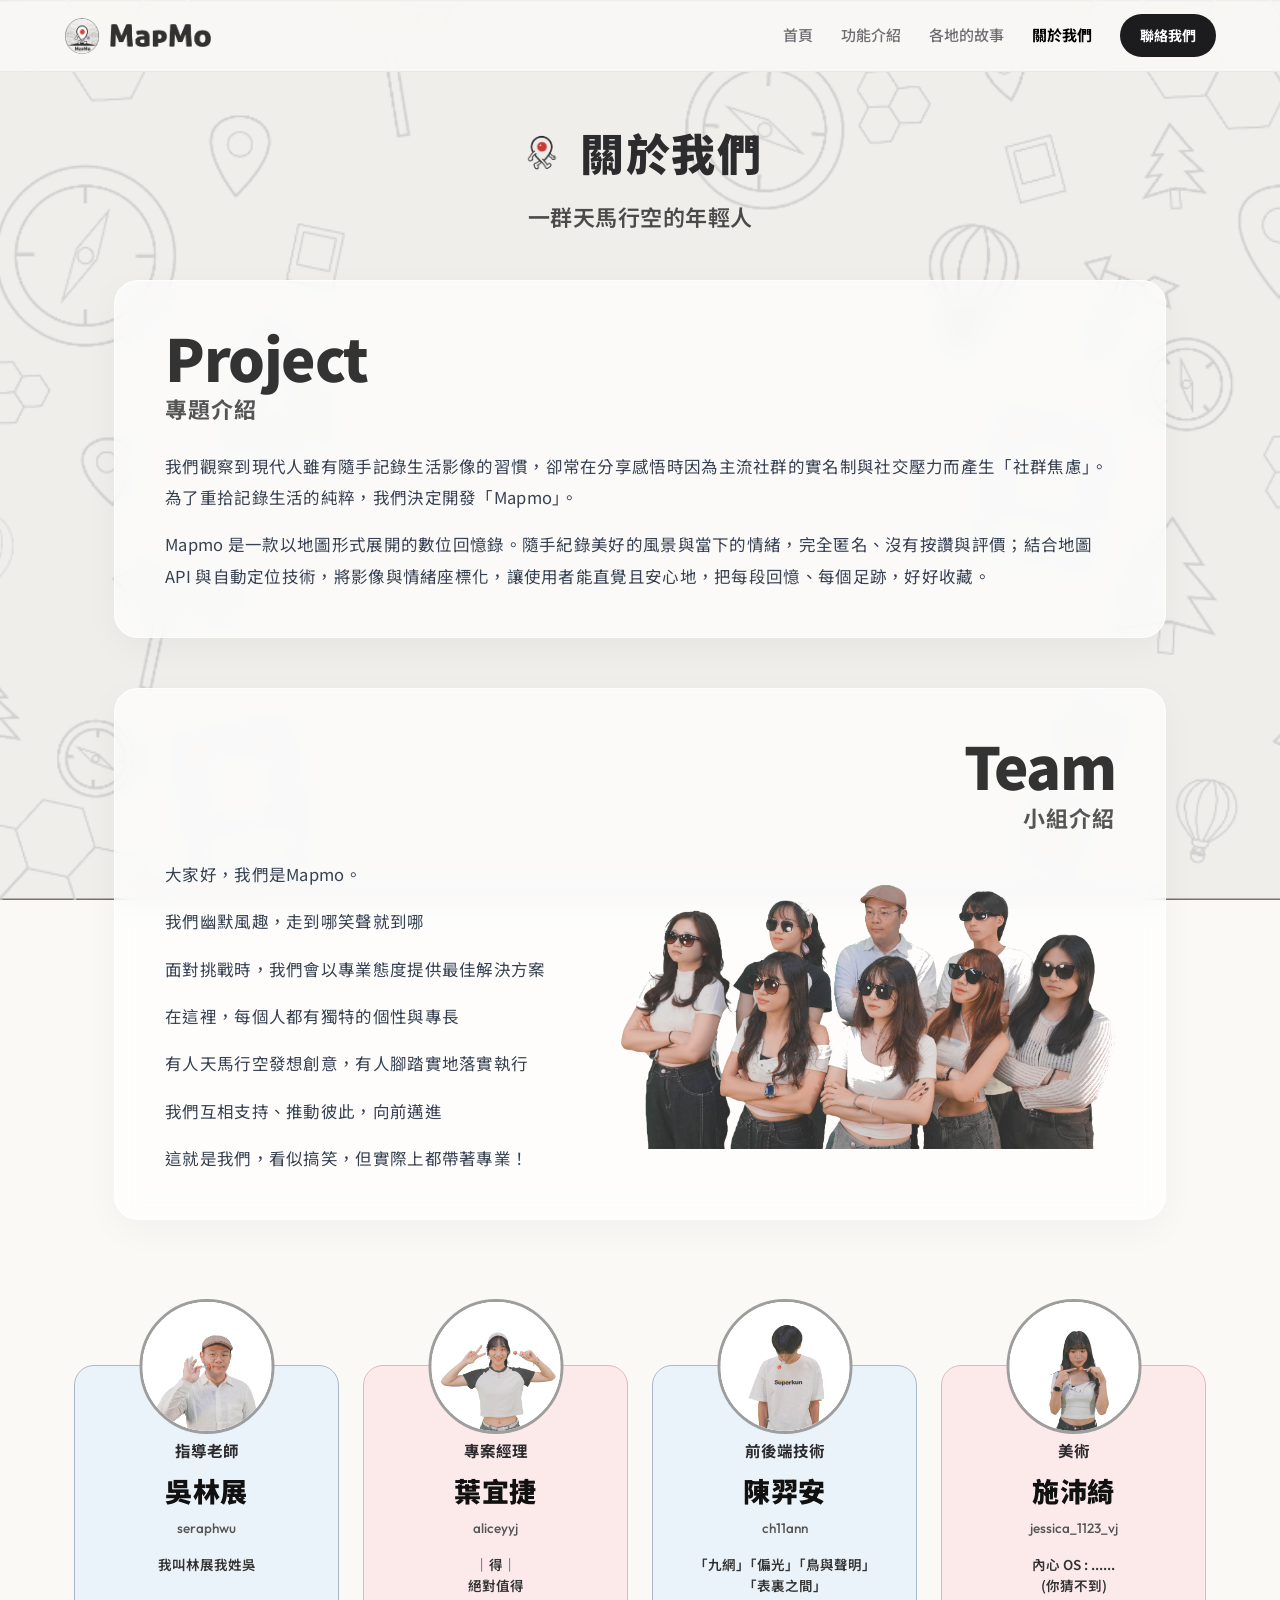
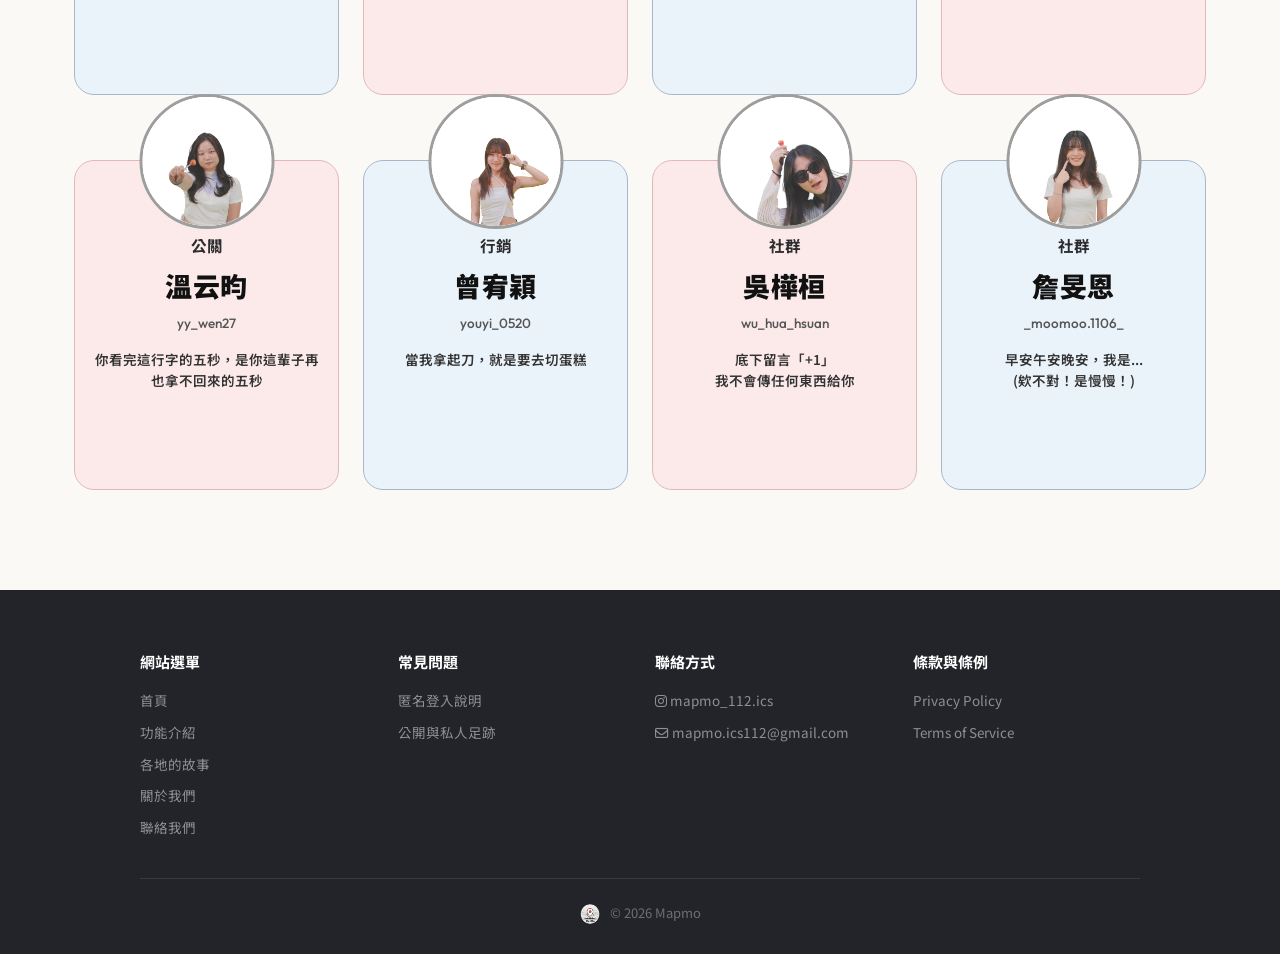
==== about.html @ b504cc84 "Deploy MapMo official introduction website" ====
<!DOCTYPE html>
<html lang="zh-TW">
<head>
    <meta charset="UTF-8">
    <meta name="viewport" content="width=device-width, initial-scale=1.0">
    <title>關於我們 - MapMo | 遇見我們的團隊</title>
    <link rel="preconnect" href="https://fonts.googleapis.com">
    <link rel="preconnect" href="https://fonts.gstatic.com" crossorigin>
    <link href="https://fonts.googleapis.com/css2?family=Noto+Sans+TC:wght@300;400;500;700;900&family=Outfit:wght@400;600;800;900&display=swap" rel="stylesheet">
    <link rel="stylesheet" href="assets/vendor/fontawesome/css/all.min.css">
    <link rel="stylesheet" href="style.css?v=20261004_about">
</head>
<body class="about-page">

    <!-- 1. 吸頂導覽列 -->
    <nav class="navbar" id="navbar">
        <div class="nav-container">
            <a href="index.html" class="logo-box">
                <div class="logo-avatar">
                    <img src="assets/icon.png" alt="MapMo Logo" class="logo-img">
                </div>
                <img src="assets/logo-text.png" alt="MapMo" class="logo-text-img">
            </a>

            <div class="nav-links" id="navLinks">
                <a href="index.html" class="nav-link">首頁</a>
                <a href="features.html" class="nav-link">功能介紹</a>
                <a href="post.html" class="nav-link">各地的故事</a>
                <a href="about.html" class="nav-link active">關於我們</a>
                <a href="contact.html" class="nav-btn-highlight">聯絡我們</a>
            </div>

            <button class="mobile-menu-toggle" id="menuToggle" aria-label="選單">
                <i class="fas fa-bars"></i>
            </button>
        </div>
    </nav>

    <!-- 2. 關於我們頁面開頭標題區 (Header Hero) -->
    <header class="about-header-hero">
        <div class="about-title-group">
            <img src="assets/Red.png" alt="MapMo Mascot" class="about-title-icon">
            <h1 class="about-title-text">關於我們</h1>
        </div>
        <p class="about-subtitle-text">一群天馬行空的年輕人</p>
    </header>

    <!-- 3. Project 專題介紹 & Team 小組介紹 區塊 -->
    <main class="about-sections-wrapper">

        <!-- 3-1. Project 專題介紹 (對齊 圖一) -->
        <article class="about-intro-card">
            <h2 class="about-section-en">Project</h2>
            <h3 class="about-section-cn">專題介紹</h3>
            <div class="about-intro-text">
                <p>我們觀察到現代人雖有隨手記錄生活影像的習慣，卻常在分享感悟時因為主流社群的實名制與社交壓力而產生「社群焦慮」。為了重拾記錄生活的純粹，我們決定開發「Mapmo」。</p>
                <p>Mapmo 是一款以地圖形式展開的數位回憶錄。隨手紀錄美好的風景與當下的情緒，完全匿名、沒有按讚與評價；結合地圖 API 與自動定位技術，將影像與情緒座標化，讓使用者能直覺且安心地，把每段回憶、每個足跡，好好收藏。</p>
            </div>
        </article>

        <!-- 3-2. Team 小組介紹 (對齊 圖二 + 右側去背團體照精緻微縮擺放) -->
        <article class="about-intro-card align-right">
            <h2 class="about-section-en">Team</h2>
            <h3 class="about-section-cn">小組介紹</h3>
            
            <div class="team-card-content-grid">
                <div class="about-intro-text">
                    <p>大家好，我們是Mapmo。</p>
                    <p>我們幽默風趣，走到哪笑聲就到哪</p>
                    <p>面對挑戰時，我們會以專業態度提供最佳解決方案</p>
                    <p>在這裡，每個人都有獨特的個性與專長</p>
                    <p>有人天馬行空發想創意，有人腳踏實地落實執行</p>
                    <p>我們互相支持、推動彼此，向前邁進</p>
                    <p>這就是我們，看似搞笑，但實際上都帶著專業！</p>
                </div>

                <!-- 文字右側：精緻團隊合照卡片 (去背無白框 + 放大排版) -->
                <div class="team-photo-frame">
                    <img src="assets/團體照-無白框.png" alt="MapMo 團隊合照" class="team-photo-img">
                </div>
            </div>
        </article>

    </main>

    <!-- 4. 8 大團隊組員介紹 Grid (對齊 圖三 & 圖四) -->
    <section class="team-grid-section">
        <div class="team-pastel-grid">

            <!-- Card 1: 指導老師 - 吳林展 (藍色主題) -->
            <div class="team-pastel-card blue-theme">
                <div class="team-circle-avatar">
                    <img src="assets/avatar_1.png" alt="吳林展" class="team-avatar-img">
                </div>
                <span class="member-role">指導老師</span>
                <h3 class="member-name">吳林展</h3>
                <span class="member-ig">seraphwu</span>
                <p class="member-quote">我叫林展我姓吳</p>
            </div>

            <!-- Card 2: 專案經理 - 葉宜捷 (粉色主題) -->
            <div class="team-pastel-card pink-theme">
                <div class="team-circle-avatar">
                    <img src="assets/avatar_2.png" alt="葉宜捷" class="team-avatar-img">
                </div>
                <span class="member-role">專案經理</span>
                <h3 class="member-name">葉宜捷</h3>
                <span class="member-ig">aliceyyj</span>
                <p class="member-quote">｜得｜<br>絕對值得</p>
            </div>

            <!-- Card 3: 前後端技術 - 陳羿安 (藍色主題) -->
            <div class="team-pastel-card blue-theme">
                <div class="team-circle-avatar">
                    <img src="assets/avatar_3.png" alt="陳羿安" class="team-avatar-img">
                </div>
                <span class="member-role">前後端技術</span>
                <h3 class="member-name">陳羿安</h3>
                <span class="member-ig">ch11ann</span>
                <p class="member-quote">「九網」「偏光」「鳥與聲明」<br>「表裏之間」</p>
            </div>

            <!-- Card 4: 美術 - 施沛綺 (粉色主題) -->
            <div class="team-pastel-card pink-theme">
                <div class="team-circle-avatar">
                    <img src="assets/avatar_4.png" alt="施沛綺" class="team-avatar-img">
                </div>
                <span class="member-role">美術</span>
                <h3 class="member-name">施沛綺</h3>
                <span class="member-ig">jessica_1123_vj</span>
                <p class="member-quote">內心 OS : ......<br>(你猜不到)</p>
            </div>

            <!-- Card 5: 公關 - 溫云昀 (粉色主題) -->
            <div class="team-pastel-card pink-theme">
                <div class="team-circle-avatar">
                    <img src="assets/avatar_5.png" alt="溫云昀" class="team-avatar-img">
                </div>
                <span class="member-role">公關</span>
                <h3 class="member-name">溫云昀</h3>
                <span class="member-ig">yy_wen27</span>
                <p class="member-quote">你看完這行字的五秒，是你這輩子再也拿不回來的五秒</p>
            </div>

            <!-- Card 6: 行銷 - 曾宥穎 (藍色主題) -->
            <div class="team-pastel-card blue-theme">
                <div class="team-circle-avatar">
                    <img src="assets/avatar_6.png" alt="曾宥穎" class="team-avatar-img">
                </div>
                <span class="member-role">行銷</span>
                <h3 class="member-name">曾宥穎</h3>
                <span class="member-ig">youyi_0520</span>
                <p class="member-quote">當我拿起刀，就是要去切蛋糕</p>
            </div>

            <!-- Card 7: 社群 - 吳樺桓 (粉色主題) -->
            <div class="team-pastel-card pink-theme">
                <div class="team-circle-avatar">
                    <img src="assets/avatar_7.png" alt="吳樺桓" class="team-avatar-img">
                </div>
                <span class="member-role">社群</span>
                <h3 class="member-name">吳樺桓</h3>
                <span class="member-ig">wu_hua_hsuan</span>
                <p class="member-quote">底下留言「+1」<br>我不會傳任何東西給你</p>
            </div>

            <!-- Card 8: 社群 - 詹旻恩 (藍色主題) -->
            <div class="team-pastel-card blue-theme">
                <div class="team-circle-avatar">
                    <img src="assets/avatar_8.png" alt="詹旻恩" class="team-avatar-img">
                </div>
                <span class="member-role">社群</span>
                <h3 class="member-name">詹旻恩</h3>
                <span class="member-ig">_moomoo.1106_</span>
                <p class="member-quote">早安午安晚安，我是...<br>(欸不對！是慢慢！)</p>
            </div>

        </div>
    </section>

    <!-- 5. 頁尾 -->
    <footer class="site-footer">
        <div class="footer-container">
            <div class="pdf-footer-row">
                <div class="pdf-footer-col">
                    <h4 class="pdf-footer-heading">網站選單</h4>
                    <ul class="pdf-footer-list">
                        <li><a href="index.html">首頁</a></li>
                        <li><a href="features.html">功能介紹</a></li>
                        <li><a href="post.html">各地的故事</a></li>
                        <li><a href="about.html">關於我們</a></li>
                        <li><a href="contact.html">聯絡我們</a></li>
                    </ul>
                </div>
                <div class="pdf-footer-col">
                    <h4 class="pdf-footer-heading">常見問題</h4>
                    <ul class="pdf-footer-list">
                        <li><a href="faq.html">匿名登入說明</a></li>
                        <li><a href="faq.html">公開與私人足跡</a></li>
                    </ul>
                </div>
                <div class="pdf-footer-col">
                    <h4 class="pdf-footer-heading">聯絡方式</h4>
                    <ul class="pdf-footer-list">
                        <li><i class="fab fa-instagram"></i> <a href="https://instagram.com/mapmo_112.ics" target="_blank">mapmo_112.ics</a></li>
                        <li><i class="far fa-envelope"></i> <a href="mailto:mapmo.ics112@gmail.com">mapmo.ics112@gmail.com</a></li>
                    </ul>
                </div>
                <div class="pdf-footer-col">
                    <h4 class="pdf-footer-heading">條款與條例</h4>
                    <ul class="pdf-footer-list">
                        <li><a href="privacy-policy.html" target="_blank">Privacy Policy</a></li>
                        <li><a href="terms-of-service.html" target="_blank">Terms of Service</a></li>
                    </ul>
                </div>
            </div>

            <div class="pdf-footer-bottom">
                <img src="assets/icon.png" class="pdf-footer-mini-logo" alt="Logo">
                <span>© 2026 Mapmo</span>
            </div>
        </div>
    </footer>

    <script src="script.js?v=20261004_about"></script>
</body>
</html>
---- style.css ----
/* ==========================================================================
   MapMo Web - Style Sheet (Hand-Drawn Wireframe & Native App Map UI Specs)
   Color Palette: Warm Off-White (#FAF9F6), Dark Carbon (#1C1C1E), Mood Accents
   ========================================================================== */

:root {
    --bg-primary: #FAF9F6;
    --bg-secondary: #F3F1EC;
    --card-bg: #FFFFFF;
    --card-dark: #23242A;
    --text-primary: #2C2C2E;
    --text-muted: #6E6E73;
    --text-light: #F2F2F7;
    --accent-red: #EA4335;
    --accent-yellow: #FBBD04;
    --accent-pink: #F48FB1;
    --accent-blue: #4285F4;
    --accent-green: #30D158;
    --accent-gray: #9E9E9E;
    --nav-height: 72px;
    --radius-lg: 24px;
    --radius-md: 16px;
    --shadow-soft: 0 10px 30px rgba(0, 0, 0, 0.04);
    --shadow-hover: 0 20px 40px rgba(0, 0, 0, 0.12);
    --font-heading: 'Outfit', 'Noto Sans TC', sans-serif;
    --font-body: 'Noto Sans TC', sans-serif;
}

* {
    margin: 0;
    padding: 0;
    box-sizing: border-box;
    scroll-behavior: smooth;
}

body {
    background-color: #FAF9F6;
    background-image: url('assets/bg-pattern.png');
    background-repeat: no-repeat;
    background-position: center top;
    background-size: cover;
    background-attachment: fixed;
    color: var(--text-primary);
    font-family: var(--font-body);
    line-height: 1.6;
    overflow-x: hidden;
}

a {
    text-decoration: none;
    color: inherit;
}

/* Hide Leaflet copyright text completely */
.leaflet-control-attribution, .leaflet-attribution-flag {
    display: none !important;
}

/* ==========================================================================
   1. 吸頂導覽列 (Sticky Top Navbar - 依據 PDF Page 2 / Page 5 手稿還原)
   ========================================================================== */
.navbar {
    position: fixed;
    top: 0;
    left: 0;
    width: 100%;
    height: var(--nav-height);
    background: rgba(250, 249, 246, 0.88);
    backdrop-filter: blur(16px);
    -webkit-backdrop-filter: blur(16px);
    border-bottom: 1px solid rgba(0, 0, 0, 0.06);
    z-index: 1000;
    transition: all 0.3s ease;
}

.nav-container {
    max-width: 1200px;
    height: 100%;
    margin: 0 auto;
    padding: 0 24px;
    display: flex;
    align-items: center;
    justify-content: space-between;
}

.logo-box {
    display: flex;
    align-items: center;
    gap: 10px;
    cursor: pointer;
    text-decoration: none;
}

.logo-avatar {
    width: 36px;
    height: 36px;
    border-radius: 50%;
    overflow: hidden;
    background: transparent;
    box-shadow: none;
    display: flex;
    align-items: center;
    justify-content: center;
    flex-shrink: 0;
}

.logo-img {
    width: 100%;
    height: 100%;
    object-fit: contain;
    border-radius: 50%;
    display: block;
}

.logo-text-img {
    height: 24px;
    width: auto;
    max-height: 24px;
    object-fit: contain;
    display: inline-block;
    vertical-align: middle;
    transition: transform 0.2s ease, opacity 0.2s ease;
}

.logo-box:hover .logo-text-img {
    transform: scale(1.02);
}

.logo-text {
    font-family: var(--font-heading);
    font-size: 26px;
    font-weight: 800;
    color: #111;
    letter-spacing: -0.5px;
}

.nav-links {
    display: flex;
    align-items: center;
    gap: 28px;
}

.nav-link {
    font-size: 15px;
    font-weight: 500;
    color: var(--text-muted);
    transition: color 0.2s ease;
}

.nav-link:hover, .nav-link.active {
    color: #000;
    font-weight: 700;
}

.nav-btn-highlight {
    padding: 10px 20px;
    border-radius: 24px;
    background: #1C1C1E;
    color: #fff;
    font-size: 14px;
    font-weight: 700;
    transition: all 0.25s ease;
}

.nav-btn-highlight:hover {
    background: var(--accent-red);
    transform: translateY(-2px);
    box-shadow: 0 6px 16px rgba(234, 67, 53, 0.3);
}

.mobile-menu-toggle {
    display: none;
    background: none;
    border: none;
    font-size: 22px;
    color: var(--text-primary);
    cursor: pointer;
}

/* ==========================================================================
   2. 首頁 Hero 區塊 (滿版圖二首圖 Banner)
   ========================================================================== */
.hero-section {
    padding-top: calc(var(--nav-height) + 24px);
    padding-bottom: 40px;
    position: relative;
}

.hero-full-container {
    max-width: 1200px;
    margin: 0 auto;
    padding: 0 24px;
}

.hero-full-img {
    width: 100%;
    height: auto;
    display: block;
    border-radius: var(--radius-lg);
    box-shadow: 0 20px 50px rgba(0, 0, 0, 0.12);
    border: 3px solid #FFFFFF;
}

/* Hero Text Block directly under Hero Illustration (依據 PDF Page 1 手稿還原) */
.hero-text-block {
    text-align: center;
    margin-top: 32px;
    margin-bottom: 20px;
}

.hero-title-main {
    font-family: var(--font-heading);
    font-size: 56px;
    font-weight: 900;
    color: #1C1C1E;
    letter-spacing: -1.5px;
    margin-bottom: 6px;
}

.hero-subtitle-motto {
    font-size: 22px;
    font-weight: 700;
    color: var(--accent-red);
    letter-spacing: 2px;
    margin-bottom: 12px;
}

.hero-desc-simple {
    font-size: 16px;
    color: var(--text-muted);
    line-height: 1.7;
    max-width: 680px;
    margin: 0 auto;
}

/* 3-Row Infinite Marquee Quotes Section (三行無限跑馬燈語錄雲) */
.marquee-quotes-section {
    padding-top: 40px;
    padding-bottom: 80px;
    overflow: hidden;
}

.section-container.full-bleed {
    max-width: 100%;
    padding: 0;
}

.marquee-rows-container {
    display: flex;
    flex-direction: column;
    gap: 28px; /* 增加行距，防 Hover 放大被裁切 */
    width: 100%;
    margin-top: 36px;
    padding: 24px 0; /* 上下留出充足溢出空間 */
    position: relative;
    overflow: hidden;
    /* 螢幕左右兩側淡出透明遮罩 (Smooth Fade Edges) */
    mask-image: linear-gradient(to right, transparent 0%, #000 6%, #000 94%, transparent 100%);
    -webkit-mask-image: linear-gradient(to right, transparent 0%, #000 6%, #000 94%, transparent 100%);
}

.marquee-row {
    width: 100%;
    overflow: visible;
    display: flex;
    white-space: nowrap;
    padding: 14px 0;
    margin: -14px 0;
}

.marquee-track {
    display: flex;
    align-items: center;
    gap: 56px; /* 大幅拉開字卡間距，放大 1.18x 時絕不互相擠壓 */
    width: max-content;
    will-change: transform;
    overflow: visible;
}

/* 滑鼠停留在跑馬燈軌道上時自動暫停，方便使用者細看文字 */
.marquee-track:hover {
    animation-play-state: paused;
}

/* 點擊暫停狀態 (支援點選與行動裝置觸控暫停) */
.marquee-track.is-paused,
.marquee-rows-container.is-paused .marquee-track {
    animation-play-state: paused !important;
}

/* 統一向左滑動方向，大幅放慢輪播速率 (70s ~ 85s 超柔和移動) */
.marquee-track.scroll-left {
    animation: marqueeLeft 75s linear infinite;
}

.marquee-track.scroll-left-slow {
    animation: marqueeLeft 85s linear infinite;
}

.marquee-track.scroll-left-fast {
    animation: marqueeLeft 70s linear infinite;
}

@keyframes marqueeLeft {
    0% {
        transform: translateX(0);
    }
    100% {
        transform: translateX(-50%);
    }
}

/* 字卡本體放大與純淨無陰影風格 */
.quote-chip {
    display: inline-flex;
    align-items: center;
    padding: 18px 34px; /* 本體內距加大 */
    border-radius: 36px; /* 圓角同步放大 */
    color: #FFFFFF;
    font-size: 19px; /* 字體本體放大至 19px */
    font-weight: 600;
    box-shadow: none; /* 完全去除陰影 */
    transition: all 0.35s cubic-bezier(0.34, 1.56, 0.64, 1);
    cursor: pointer;
    user-select: none;
    white-space: nowrap;
    border: 1.5px solid rgba(255, 255, 255, 0.18);
    position: relative;
    z-index: 1;
}

.quote-chip p {
    margin: 0;
    line-height: 1.4;
}

/* 懸停平滑微升與微光邊框 (1.08x，柔和不暴衝) */
.quote-chip:hover {
    transform: scale(1.08) translateY(-3px);
    box-shadow: 0 10px 24px rgba(0, 0, 0, 0.25);
    z-index: 50;
    border-color: rgba(255, 255, 255, 0.55);
}

.quote-chip.blue-dark {
    background: linear-gradient(135deg, #1E293B, #0F172A);
}

.quote-chip.dark-navy {
    background: linear-gradient(135deg, #1C1C1E, #282930);
}

.quote-chip.dark-blue {
    background: linear-gradient(135deg, #1A2B4C, #111C33);
}

.quote-chip.dark-gray {
    background: linear-gradient(135deg, #2D2D32, #1F1F24);
}

/* ────────────────────────────────────────────────────────────────
   樹洞來信・晨霧手繪信箋浮層 (Option 3: Ambient Rice-Paper Letter Modal)
   ──────────────────────────────────────────────────────────────── */
.letter-modal-overlay {
    position: fixed;
    top: 0;
    left: 0;
    width: 100vw;
    height: 100vh;
    z-index: 99999;
    display: flex;
    align-items: center;
    justify-content: center;
    padding: 24px;
    opacity: 0;
    visibility: hidden;
    pointer-events: none;
    overscroll-behavior: contain;
    touch-action: none;
    transition: opacity 0.2s ease-out, visibility 0.2s ease-out;
    will-change: opacity;
}

.letter-modal-overlay.is-active {
    opacity: 1;
    visibility: visible;
    pointer-events: auto;
}

/* 奶油宣紙柔和半透遮罩（徹底移除造成 GPU 掉幀與慢半拍的 backdrop-filter 霧化，零延遲 60fps 絲滑響應） */
.letter-modal-backdrop {
    position: absolute;
    top: 0;
    left: 0;
    width: 100%;
    height: 100%;
    background: rgba(250, 248, 242, 0.86);
    cursor: pointer;
}

/* 實體手繪信紙卡片（明信片質感・俐落微彈浮現） */
.letter-card {
    position: relative;
    z-index: 2;
    width: 100%;
    max-width: 620px;
    background: #FFFDF8;
    border: 2px solid #2B2B2B;
    border-radius: 28px;
    padding: 34px 34px 28px;
    box-shadow: 0 20px 48px rgba(43, 43, 43, 0.12), 4px 6px 0px #2B2B2B;
    color: #1A1A1A;
    transform: scale(0.96) translateY(12px);
    transition: transform 0.22s cubic-bezier(0.16, 1, 0.3, 1);
    will-change: transform;
}

.letter-modal-overlay.is-active .letter-card {
    transform: scale(1) translateY(0);
}

/* 關閉按鈕 */
.letter-close-btn {
    position: absolute;
    top: 22px;
    right: 22px;
    width: 36px;
    height: 36px;
    border-radius: 50%;
    background: #FFFFFF;
    border: 1.5px solid #2B2B2B;
    color: #555555;
    font-size: 14px;
    display: flex;
    align-items: center;
    justify-content: center;
    cursor: pointer;
    box-shadow: 2px 2px 0px #2B2B2B;
    transition: all 0.2s ease;
}

.letter-close-btn:hover {
    background: #FEE2E2;
    color: #DC2626;
    transform: translate(-1px, -1px);
    box-shadow: 3px 3px 0px #2B2B2B;
}

/* 頂部信箋火漆印章徽章與心情標籤 */
.letter-header {
    display: flex;
    align-items: center;
    justify-content: space-between;
    gap: 12px;
    margin-bottom: 22px;
    flex-wrap: wrap;
    padding-right: 40px;
}

.letter-tag-group {
    display: inline-flex;
    align-items: center;
    gap: 10px;
}

.letter-stamp-badge {
    display: inline-flex;
    align-items: center;
    gap: 6px;
    font-size: 13px;
    font-weight: 700;
    color: #E26D5C;
    background: rgba(226, 109, 92, 0.14);
    border: 1px solid rgba(226, 109, 92, 0.35);
    padding: 5px 13px;
    border-radius: 18px;
    letter-spacing: 0.3px;
}

.letter-tag {
    display: inline-block;
    padding: 5px 13px;
    border-radius: 18px;
    font-size: 13px;
    font-weight: 700;
    letter-spacing: 0.3px;
    background: rgba(251, 189, 4, 0.16);
    color: #B27B00;
    border: 1px solid rgba(251, 189, 4, 0.4);
    transition: all 0.25s ease;
}

.letter-meta {
    font-size: 13px;
    color: #777777;
    font-weight: 600;
}

/* 心聲引言內容 */
.letter-body {
    margin-bottom: 24px;
}

.letter-quote-box {
    position: relative;
    padding-left: 20px;
}

.letter-quote-mark {
    position: absolute;
    top: -12px;
    left: -4px;
    font-size: 44px;
    font-family: Georgia, serif;
    color: rgba(226, 109, 92, 0.3);
    line-height: 1;
    user-select: none;
}

.letter-quote-text {
    font-size: 23px;
    font-weight: 700;
    line-height: 1.55;
    color: #1A1A1A;
    margin: 0;
    letter-spacing: 0.2px;
}

.letter-divider {
    height: 0;
    border-top: 1.5px dashed rgba(43, 43, 43, 0.2);
    margin: 20px 0;
}

/* MapMo 溫暖回應盒 */
.letter-response-box {
    background: #F8F6F0;
    border: 1.5px solid rgba(43, 43, 43, 0.15);
    border-radius: 20px;
    padding: 18px 22px;
}

.letter-responder {
    display: flex;
    align-items: center;
    gap: 12px;
    margin-bottom: 10px;
}

.letter-responder-avatar {
    width: 26px;
    height: 34px;
    object-fit: contain;
}

.letter-responder-info {
    display: flex;
    align-items: center;
    gap: 8px;
    flex-wrap: wrap;
}

.letter-responder-name {
    font-size: 14px;
    font-weight: 700;
    color: #1A1A1A;
}

.letter-responder-sub {
    font-size: 11px;
    font-weight: 600;
    padding: 2px 8px;
    border-radius: 10px;
    background: rgba(226, 109, 92, 0.15);
    color: #C0392B;
    border: 1px solid rgba(226, 109, 92, 0.3);
}

.letter-response-text {
    font-size: 15px;
    line-height: 1.7;
    color: #333333;
    margin: 0;
}

/* 底部收起按鈕 */
.letter-footer {
    display: flex;
    justify-content: flex-end;
}

.letter-dismiss-btn {
    display: inline-flex;
    align-items: center;
    gap: 8px;
    background: #FFFFFF;
    border: 1.5px solid #2B2B2B;
    border-radius: 18px;
    padding: 9px 20px;
    font-size: 13px;
    font-weight: 600;
    color: #2B2B2B;
    cursor: pointer;
    box-shadow: 2px 2px 0px #2B2B2B;
    transition: all 0.2s ease;
}

.letter-dismiss-btn:hover {
    background: #FFF3CD;
    transform: translate(-1px, -1px);
    box-shadow: 3px 3px 0px #2B2B2B;
}

.letter-dismiss-btn:active {
    transform: translate(1px, 1px);
    box-shadow: 1px 1px 0px #2B2B2B;
}

/* 點擊時被選中字卡的溫柔視覺回饋 */
.quote-chip.is-selected {
    border-color: #E26D5C !important;
    box-shadow: 0 0 0 4px rgba(226, 109, 92, 0.3), 0 8px 24px rgba(0, 0, 0, 0.3) !important;
    transform: scale(1.08) translateY(-3px) !important;
    z-index: 60 !important;
}

@media (max-width: 600px) {
    .treehole-echo-card {
        padding: 20px 18px 18px;
        border-radius: 20px;
        box-shadow: 0 8px 24px rgba(45, 30, 15, 0.08), 3px 4px 0px #2B2B2B;
    }
    .echo-quote-text {
        font-size: 18px;
    }
    .echo-response-text {
        font-size: 14px;
    }
    .echo-card-header {
        margin-bottom: 14px;
    }
}

/* Page 2 Features 主要特點列表卡片 */
.pdf-features-card {
    background: rgba(250, 249, 246, 0.94);
    backdrop-filter: blur(12px);
    border: 1px solid rgba(0, 0, 0, 0.08);
    border-radius: var(--radius-lg);
    padding: 40px 48px;
    max-width: 900px;
    margin: 0 auto;
    box-shadow: var(--shadow-soft);
}

.pdf-features-header {
    text-align: center;
    margin-bottom: 36px;
}

.pdf-features-title {
    display: block;
    font-family: var(--font-heading);
    font-size: 44px;
    font-weight: 900;
    color: var(--text-muted);
    letter-spacing: -1px;
    line-height: 1.1;
}

.pdf-features-sub {
    font-size: 16px;
    font-weight: 700;
    color: var(--text-primary);
}

.pdf-features-grid {
    display: grid;
    grid-template-columns: repeat(2, 1fr);
    gap: 32px 40px;
}

.pdf-feature-item {
    display: flex;
    align-items: flex-start;
    gap: 16px;
}

.feature-pin-icon {
    width: 44px;
    height: 44px;
    border-radius: 22px;
    background: rgba(234, 67, 53, 0.1);
    color: var(--accent-red);
    display: flex;
    align-items: center;
    justify-content: center;
    font-size: 18px;
    flex-shrink: 0;
}

.feature-text-group h3 {
    font-size: 18px;
    font-weight: 800;
    color: var(--text-primary);
    margin-bottom: 4px;
}

.feature-text-group p {
    font-size: 14px;
    color: var(--text-muted);
    line-height: 1.5;
}

@media (max-width: 768px) {
    .pdf-features-grid {
        grid-template-columns: 1fr;
    }
}

.hero-badge-pill {
    display: inline-flex;
    align-items: center;
    gap: 8px;
    padding: 8px 18px;
    background: rgba(234, 67, 53, 0.08);
    color: var(--accent-red);
    border-radius: 30px;
    font-size: 13px;
    font-weight: 700;
    margin-bottom: 18px;
}

.badge-dot {
    width: 8px;
    height: 8px;
    border-radius: 4px;
    background: var(--accent-red);
    box-shadow: 0 0 8px var(--accent-red);
}

.hero-title {
    font-family: var(--font-heading);
    font-size: 64px;
    font-weight: 900;
    letter-spacing: -2px;
    color: #1C1C1E;
    margin-bottom: 6px;
    line-height: 1.1;
}

.hero-subtitle {
    font-size: 20px;
    font-weight: 700;
    color: var(--accent-red);
    letter-spacing: 2px;
    margin-bottom: 14px;
}

.hero-desc {
    font-size: 16px;
    color: var(--text-muted);
    max-width: 640px;
    margin: 0 auto;
    line-height: 1.7;
}

.scene-street {
    width: 100%;
    height: 100%;
    position: relative;
}

.lamp-post {
    position: absolute;
    bottom: 50px;
    width: 6px;
    height: 120px;
    background: #555;
    border-radius: 3px;
    z-index: 5;
}

.lamp-post::before {
    content: '';
    position: absolute;
    top: -12px;
    left: -7px;
    width: 20px;
    height: 20px;
    border-radius: 10px;
    background: #FFD54F;
    box-shadow: 0 0 16px #FFD54F;
}

.lamp-left { left: 8%; }
.lamp-right { right: 8%; }

.path-ribbon {
    position: absolute;
    bottom: 0;
    left: -10%;
    width: 120%;
    height: 140px;
    background: #DED9CF;
    border-radius: 50% 50% 0 0;
    box-shadow: inset 0 6px 12px rgba(0,0,0,0.04);
}

.character-walker {
    position: absolute;
    bottom: 80px;
    left: 48%;
    transform: translateX(-50%);
    z-index: 10;
    animation: bounceWalk 2.5s infinite ease-in-out;
}

.pin-head {
    width: 48px;
    height: 48px;
    border-radius: 24px 24px 24px 4px;
    background: var(--accent-red);
    transform: rotate(-45deg);
    display: flex;
    align-items: center;
    justify-content: center;
    box-shadow: 0 8px 20px rgba(234, 67, 53, 0.4);
}

.pin-inner-dot {
    width: 16px;
    height: 16px;
    background: #fff;
    border-radius: 8px;
}

.walker-body {
    width: 12px;
    height: 24px;
    background: #333;
    border-radius: 6px;
    margin: 4px auto 0 auto;
}

@keyframes bounceWalk {
    0%, 100% { transform: translateX(-50%) translateY(0); }
    50% { transform: translateX(-50%) translateY(-12px); }
}

.floating-pin {
    position: absolute;
    padding: 6px 14px;
    background: #fff;
    border-radius: 20px;
    box-shadow: 0 6px 16px rgba(0,0,0,0.1);
    font-size: 13px;
    font-weight: 700;
    cursor: pointer;
    display: flex;
    align-items: center;
    gap: 8px;
    transition: transform 0.25s ease;
    animation: floatPin 3s infinite ease-in-out;
}

.pin-emo-circle {
    width: 24px;
    height: 24px;
    border-radius: 12px;
    display: flex;
    align-items: center;
    justify-content: center;
}

.pin-mood-img {
    width: 14px;
    height: 14px;
    object-fit: contain;
    filter: brightness(0) invert(1);
}

.floating-pin:hover {
    transform: scale(1.15) !important;
}

@keyframes floatPin {
    0%, 100% { transform: translateY(0); }
    50% { transform: translateY(-8px); }
}

/* ==========================================================================
   3. 社群焦慮心聲語錄區塊 (PDF Page 3 方案一 3D Coverflow vs Page 5 方案二 幾何拼貼)
   ========================================================================== */
.quotes-section {
    padding: 90px 24px;
    background: transparent;
    overflow: hidden;
}

.section-container {
    max-width: 1150px;
    margin: 0 auto;
}

.section-header {
    margin-bottom: 40px;
}

.section-header.center {
    text-align: center;
}

.section-tag {
    display: inline-block;
    padding: 6px 14px;
    background: rgba(0,0,0,0.06);
    border-radius: 20px;
    font-size: 13px;
    font-weight: 700;
    color: var(--text-muted);
    margin-bottom: 12px;
}

.section-title {
    font-size: 38px;
    font-weight: 800;
    color: #111;
    letter-spacing: -1px;
    margin-bottom: 10px;
}

.section-subtitle {
    font-size: 16px;
    color: var(--text-muted);
    margin-bottom: 24px;
}

/* 展示切換按鈕 Toggle Bar */
.gallery-toggle-bar {
    display: inline-flex;
    gap: 8px;
    background: #fff;
    padding: 6px;
    border-radius: 30px;
    box-shadow: 0 4px 16px rgba(0,0,0,0.06);
    border: 1px solid rgba(0,0,0,0.06);
}

.gallery-toggle-btn {
    padding: 10px 20px;
    border-radius: 24px;
    border: none;
    background: transparent;
    font-size: 14px;
    font-weight: 700;
    color: var(--text-muted);
    cursor: pointer;
    transition: all 0.25s ease;
    display: flex;
    align-items: center;
    gap: 8px;
}

.gallery-toggle-btn:hover {
    color: #111;
}

.gallery-toggle-btn.active {
    background: #1C1C1E;
    color: #fff;
    box-shadow: 0 4px 12px rgba(0,0,0,0.15);
}

/* 3D Coverflow Swiper (PDF Page 3) */
.quotes-coverflow-wrapper {
    position: relative;
    padding: 20px 0 50px 0;
}

.quotes-swiper {
    width: 100%;
    padding-bottom: 50px !important;
}

.quotes-swiper .swiper-slide {
    width: 320px;
    height: auto;
    transition: transform 0.4s ease, opacity 0.4s ease;
}

.quote-card-inner {
    border-radius: var(--radius-md);
    padding: 30px 26px;
    display: flex;
    flex-direction: column;
    justify-content: space-between;
    min-height: 220px;
    box-shadow: 0 10px 30px rgba(0,0,0,0.08);
    transition: all 0.4s ease;
}

.swiper-slide-active .quote-card-inner {
    transform: scale(1.06);
    box-shadow: 0 20px 45px rgba(0,0,0,0.22);
}

.dark-card {
    background: var(--card-dark);
    color: #fff;
}

.blue-card {
    background: #1C2C42;
    color: #E2F0FF;
}

.red-card {
    background: #3B1C22;
    color: #FFE2E5;
}

.quote-icon {
    font-size: 24px;
    opacity: 0.35;
    margin-bottom: 14px;
}

.quote-text {
    font-size: 17px;
    font-weight: 700;
    line-height: 1.55;
    margin-bottom: 16px;
}

.quote-tag {
    font-size: 12px;
    font-weight: 600;
    opacity: 0.6;
    letter-spacing: 1px;
}

.quotes-swiper .swiper-pagination-bullet-active {
    background: var(--accent-red) !important;
}

.quotes-swiper .swiper-button-next,
.quotes-swiper .swiper-button-prev {
    color: var(--accent-red) !important;
}

/* 幾何錯落拼貼 (PDF Page 5 藝術拼貼字卡) */
.quotes-mosaic-wrapper {
    padding: 30px 0;
}

.mosaic-grid-canvas {
    display: grid;
    grid-template-columns: repeat(3, 1fr);
    gap: 24px;
    align-items: center;
}

.mosaic-card {
    border-radius: var(--radius-md);
    padding: 32px 24px;
    min-height: 220px;
    display: flex;
    flex-direction: column;
    justify-content: space-between;
    box-shadow: 0 12px 32px rgba(0,0,0,0.12);
    transition: all 0.35s cubic-bezier(0.175, 0.885, 0.32, 1.275);
    cursor: pointer;
}

.mosaic-card:hover {
    transform: scale(1.08) rotate(-1deg) translateY(-8px);
    box-shadow: 0 24px 50px rgba(0,0,0,0.25);
    z-index: 20;
}

.m-vertical-text {
    writing-mode: vertical-rl;
    text-orientation: upright;
    font-size: 18px;
    font-weight: 800;
    letter-spacing: 4px;
    line-height: 1.5;
    margin-bottom: 16px;
}

.m-big-quote {
    font-size: 22px;
    font-weight: 900;
    line-height: 1.4;
}

/* ==========================================================================
   4. 擬真 App 地圖體驗區塊 (100% Native App Map UI Specs)
   ========================================================================== */
.demo-section {
    padding: 90px 24px;
    background: transparent;
}

.app-map-mockup-container {
    max-width: 960px;
    margin: 0 auto;
    background: #fff;
    border-radius: var(--radius-lg);
    padding: 16px;
    box-shadow: var(--shadow-hover);
    border: 1px solid rgba(0,0,0,0.08);
    position: relative;
    overflow: hidden;
}

.app-map-header-overlay {
    position: absolute;
    top: 28px;
    left: 24px;
    right: 24px;
    z-index: 500;
    display: flex;
    justify-content: center;
    pointer-events: none;
}

.app-emotion-bar {
    pointer-events: auto;
    display: flex;
    align-items: center;
    gap: 10px;
    background: rgba(255, 255, 255, 0.95);
    backdrop-filter: blur(14px);
    padding: 8px 16px;
    border-radius: 32px;
    box-shadow: 0 10px 28px rgba(0, 0, 0, 0.14);
    border: 1px solid rgba(0, 0, 0, 0.08);
    flex-wrap: wrap;
    justify-content: center;
}

.app-emo-pill {
    display: flex;
    align-items: center;
    gap: 8px;
    padding: 6px 16px 6px 8px;
    border-radius: 22px;
    border: 2px solid transparent;
    background: #f7f7f7;
    font-size: 14px;
    font-weight: 800;
    color: #222;
    cursor: pointer;
    transition: all 0.25s cubic-bezier(0.175, 0.885, 0.32, 1.275);
}

.emo-icon-badge {
    width: 26px;
    height: 26px;
    min-width: 26px;
    min-height: 26px;
    flex-shrink: 0;
    border-radius: 13px;
    display: flex;
    align-items: center;
    justify-content: center;
    box-shadow: 0 2px 6px rgba(0,0,0,0.15);
}

.emo-img {
    width: 15px;
    height: 15px;
    object-fit: contain;
    filter: brightness(0) invert(1);
}

/* App 5 大正統情緒 Circle Background & Active 狀態 */
.emo-joy-bg   { background: #fbbd04; }
.emo-fun-bg   { background: #f48fb1; }
.emo-angry-bg { background: #ea4335; }
.emo-sad-bg   { background: #4285f4; }
.emo-none-bg  { background: #9e9e9e; }

.app-emo-pill:hover {
    transform: translateY(-2px);
    box-shadow: 0 4px 12px rgba(0,0,0,0.12);
}

.emo-joy-pill.active {
    background: #fcf4d9;
    border-color: #fbbd04;
    box-shadow: 0 4px 14px rgba(251, 189, 4, 0.35);
}

.emo-fun-pill.active {
    background: #fde4ef;
    border-color: #f48fb1;
    box-shadow: 0 4px 14px rgba(244, 143, 177, 0.35);
}

.emo-angry-pill.active {
    background: #fcdcd8;
    border-color: #ea4335;
    box-shadow: 0 4px 14px rgba(234, 67, 53, 0.35);
}

.emo-sad-pill.active {
    background: #dbe5fc;
    border-color: #4285f4;
    box-shadow: 0 4px 14px rgba(66, 133, 244, 0.35);
}

.emo-none-pill.active {
    background: #f0f0f0;
    border-color: #9e9e9e;
    box-shadow: 0 4px 14px rgba(158, 158, 158, 0.35);
}

.map-view-canvas {
    width: 100%;
    height: 500px;
    border-radius: var(--radius-md);
    overflow: hidden;
}

.app-map-footer-hint {
    text-align: center;
    padding-top: 14px;
    font-size: 13px;
    font-weight: 600;
    color: var(--text-muted);
}

/* App Exact Pin Marker (pinBox + pinArrow pointing down) */
.custom-app-pin-marker {
    background: transparent !important;
    border: none !important;
}

.app-pin-wrapper {
    display: flex;
    flex-direction: column;
    align-items: center;
    cursor: pointer;
    transition: transform 0.25s cubic-bezier(0.175, 0.885, 0.32, 1.275);
}

.app-pin-wrapper:hover {
    transform: scale(1.22) translateY(-6px);
    z-index: 1000;
}

.app-pin-box {
    width: 40px;
    height: 40px;
    background: #ffffff;
    border: 2.5px solid #fbbd04;
    border-radius: 10px;
    display: flex;
    align-items: center;
    justify-content: center;
    box-shadow: 0 6px 18px rgba(0, 0, 0, 0.2);
    box-sizing: border-box;
}

.app-pin-icon-bg {
    width: 28px;
    height: 28px;
    border-radius: 14px;
    display: flex;
    align-items: center;
    justify-content: center;
    flex-shrink: 0;
}

.app-pin-img {
    width: 16px;
    height: 16px;
    object-fit: contain;
    filter: brightness(0) invert(1);
    display: block;
}

.app-pin-arrow {
    width: 0;
    height: 0;
    border-left: 6px solid transparent;
    border-right: 6px solid transparent;
    border-top: 8px solid #fbbd04;
    margin-top: -1px;
}

/* App Popup Card Styling */
.app-leaflet-popup .leaflet-popup-content-wrapper {
    padding: 0;
    border-radius: 16px;
    overflow: hidden;
    box-shadow: 0 10px 30px rgba(0,0,0,0.18);
}

.app-leaflet-popup .leaflet-popup-content {
    margin: 0;
}

.app-popup-card {
    overflow: hidden;
}

.popup-header {
    padding: 12px 16px;
    display: flex;
    align-items: center;
    gap: 10px;
}

.popup-title {
    margin: 0;
    font-size: 15px;
    font-weight: 800;
    color: #111;
}

.popup-date {
    font-size: 11px;
    color: #666;
    font-weight: 600;
}

.popup-body {
    padding: 12px 16px;
    background: #fff;
}

.popup-content {
    margin: 0;
    font-size: 13px;
    color: #333;
    line-height: 1.5;
}

/* ==========================================================================
   5. 滿版前言與主要特點區塊 (依據草圖 100% 滿版雜誌風格還原)
   ========================================================================== */
.editorial-full-section {
    width: 100%;
    background: transparent;
    padding: 40px 0 60px 0;
    margin: 0;
    position: relative;
}

.editorial-container {
    max-width: 1080px;
    margin: 0 auto;
    padding: 0 24px;
    position: relative;
}

/* ══════════════════════════════════════════════
   WHITE CARD LAYOUT FOR FOREWORD & FEATURES
   ══════════════════════════════════════════════ */
.card-box-white {
    background: #FFFFFF;
    border-radius: 36px;
    padding: 56px 64px 64px 64px;
    box-shadow: 0 16px 48px rgba(0, 0, 0, 0.04), 0 4px 16px rgba(0, 0, 0, 0.02);
    position: relative;
    width: 100%;
    margin: 0 auto 56px auto;
    border: 1px solid rgba(0, 0, 0, 0.04);
}

.foreword-user-card {
    width: 100%;
    margin: 0 auto 56px auto;
    position: relative;
    border-radius: 36px;
    overflow: hidden;
    box-shadow: 0 16px 48px rgba(0, 0, 0, 0.04), 0 4px 16px rgba(0, 0, 0, 0.02);
}

.foreword-user-img {
    width: 100%;
    height: auto;
    display: block;
    object-fit: contain;
}

.card-header-top-right {
    position: absolute;
    top: 48px;
    right: 64px;
    text-align: right;
}

.card-title-en {
    font-family: 'Outfit', sans-serif;
    font-size: clamp(42px, 4.5vw, 56px);
    font-weight: 800;
    color: #4A4A4D;
    line-height: 1;
    margin: 0 0 4px 0;
    letter-spacing: -0.5px;
}

.card-title-zh {
    font-size: 19px;
    font-weight: 700;
    color: #666666;
    letter-spacing: 2px;
    display: block;
}

/* ── Foreword Card Internal Grid ── */
.foreword-card-grid {
    display: grid;
    grid-template-columns: 140px 1fr;
    gap: 48px;
    padding-top: 20px;
    align-items: flex-start;
}

.foreword-left-col {
    display: flex;
    flex-direction: column;
    align-items: flex-start;
    gap: 16px;
}

.fw-big-ni {
    font-size: 104px;
    font-weight: 900;
    line-height: 0.85;
    color: #000000;
    margin: 0;
    letter-spacing: -2px;
}

.fw-vertical-sub {
    writing-mode: vertical-rl;
    text-orientation: upright;
    font-size: 17px;
    font-weight: 800;
    color: #111111;
    letter-spacing: 4px;
    line-height: 1.4;
    padding-left: 8px;
}

.foreword-right-col {
    padding-top: 12px;
}

.fw-text-group-1 {
    margin-bottom: 56px;
}

.fw-heading-lead {
    font-size: 23px;
    font-weight: 500;
    color: #111111;
    margin-bottom: 12px;
    letter-spacing: -0.2px;
}

.fw-heading-lead strong {
    font-weight: 900;
    font-size: 24px;
    color: #000000;
}

.fw-desc-lead {
    font-size: 16.5px;
    color: #55555C;
    line-height: 1.75;
    margin: 0;
}

.fw-brand-name {
    font-family: 'Outfit', sans-serif;
    font-size: 38px;
    font-weight: 900;
    color: #000000;
    margin-bottom: 16px;
    letter-spacing: -0.5px;
}

.fw-line-text {
    font-size: 17.5px;
    color: #1A1A1A;
    line-height: 2.1;
    margin: 4px 0;
}

.badge-pill-black {
    display: inline-block;
    padding: 1px 9px;
    background: #000000;
    color: #FFFFFF;
    font-size: 15px;
    font-weight: 900;
    border-radius: 4px;
    margin: 0 4px;
    vertical-align: baseline;
}

.text-underline-thick {
    font-weight: 900;
    border-bottom: 3.5px solid #000000;
    padding-bottom: 1px;
    color: #000000;
}

/* ══════════════════════════════════════════════
   FEATURES INTERACTIVE WIREFRAME (依據草圖與對齊規格還原)
   ══════════════════════════════════════════════ */
/* ══════════════════════════════════════════════
   FEATURES INTERACTIVE WIREFRAME (依據草圖與精確 100px 對齊規格還原)
   ══════════════════════════════════════════════ */
.features-interactive-box {
    position: relative;
    padding: 30px 0 60px 0;
    max-width: 860px;
    margin: 0 auto 50px auto;
    background: transparent;
    border-radius: 0;
    box-shadow: none;
    border: none;
}

.features-header-left {
    text-align: left;
    margin-bottom: 40px;
}

.features-path-wrapper {
    position: relative;
    width: 100%;
}

.features-svg-path {
    position: absolute;
    top: 0;
    left: 0;
    width: 100%;
    height: 100%;
    pointer-events: none;
    z-index: 1;
    overflow: visible;
}

/* 4 Interleaved Cards Flow - 相差 100px (橘色手寫標註) */
.features-cards-flow {
    display: flex;
    flex-direction: column;
    gap: 100px; /* 用戶橙色手寫標註：相差 100px */
    position: relative;
    z-index: 5;
    padding: 10px 0;
}

.feat-row {
    display: flex;
    align-items: flex-start;
    position: relative;
    width: 100%;
}

.feat-row-right {
    justify-content: flex-end;
}

.feat-row-left {
    justify-content: flex-start;
}

/* 單一移動小人 (沿著虛線隨滾輪平滑向下走，絕不壓字卡) */
.walking-pin-follower {
    position: absolute;
    width: 54px;
    height: 54px;
    top: 0;
    left: 0;
    margin-left: -27px;
    margin-top: -38px;
    z-index: 12;
    pointer-events: none;
    will-change: transform;
    filter: drop-shadow(0 4px 12px rgba(0, 0, 0, 0.15));
}

.pin-follower-img {
    width: 100%;
    height: 100%;
    object-fit: contain;
    display: block;
}

/* 虛線拐點定位錨點 (純佈局間距與計算軌跡，絕不壓字卡) */
.feat-curve-anchor {
    width: 56px;
    height: 56px;
    flex-shrink: 0;
    position: relative;
    pointer-events: none;
    visibility: hidden;
}

.feat-curve-anchor.anchor-left {
    margin-right: 18px;
    margin-top: 4px;
}

.feat-curve-anchor.anchor-right {
    margin-left: 18px;
    margin-top: 4px;
}

/* 字卡卡片 (純白圓角，字卡絕不在虛線上，且左右兩邊寬度完全相等) */
.feat-float-card {
    width: 320px; /* 用戶綠色手寫標註：這邊寬度 等於 這邊寬度 */
    max-width: 100%;
    background: #FFFFFF;
    border-radius: 22px;
    padding: 24px 28px;
    box-shadow: 0 8px 28px rgba(0, 0, 0, 0.04), 0 2px 6px rgba(0, 0, 0, 0.02);
    border: 1.5px solid rgba(0, 0, 0, 0.06);
    flex-shrink: 0;
    will-change: transform, opacity, filter;
    transition: opacity 0.75s cubic-bezier(0.16, 1, 0.3, 1),
                transform 0.75s cubic-bezier(0.16, 1, 0.3, 1),
                filter 0.6s ease,
                box-shadow 0.35s ease,
                border-color 0.35s ease;
}

/* 初始狀態：當滾輪尚未滑到該卡片時，處於隱藏、微外偏位與輕度模糊的浮現準備狀態 */
.feat-row-right .feat-float-card {
    opacity: 0;
    transform: translateX(38px) translateY(18px) scale(0.95);
    filter: blur(4px);
    pointer-events: none;
}

.feat-row-left .feat-float-card {
    opacity: 0;
    transform: translateX(-38px) translateY(18px) scale(0.95);
    filter: blur(4px);
    pointer-events: none;
}

/* 滾輪往下滑動浮現狀態 (配合滾輪與小人移動平滑浮現) */
.feat-row-right .feat-float-card.feat-revealed,
.feat-row-left .feat-float-card.feat-revealed {
    opacity: 1;
    transform: translate(0, 0) scale(1);
    filter: blur(0);
    pointer-events: auto;
}

/* 滑鼠懸停浮起微交互 */
.feat-float-card.feat-revealed:hover {
    transform: translateY(-4px) scale(1.01);
    box-shadow: 0 14px 34px rgba(0, 0, 0, 0.08);
}

/* 當小人走到該字卡里程碑時的高亮聚焦狀態 */
.feat-float-card.feat-revealed.active-step {
    border-color: rgba(234, 67, 53, 0.4);
    box-shadow: 0 16px 36px rgba(234, 67, 53, 0.12), 0 4px 14px rgba(0, 0, 0, 0.05);
    transform: translateY(-4px) scale(1.02);
}

.feat-float-card.feat-revealed.active-step:hover {
    transform: translateY(-6px) scale(1.025);
    box-shadow: 0 18px 40px rgba(234, 67, 53, 0.16), 0 6px 16px rgba(0, 0, 0, 0.06);
}

/* 行動版窄螢幕自適應偏位 (垂直平移浮現，防止水平溢出) */
@media (max-width: 600px) {
    .feat-row-right .feat-float-card,
    .feat-row-left .feat-float-card {
        transform: translateY(24px) scale(0.96);
    }
}

/* 無障礙設定 (減少動態環境常態顯示) */
@media (prefers-reduced-motion: reduce) {
    .feat-row-right .feat-float-card,
    .feat-row-left .feat-float-card {
        opacity: 1 !important;
        transform: none !important;
        filter: none !important;
        transition: none !important;
        pointer-events: auto !important;
    }
}

/* 標題全部靠左排版 */
.feat-card-title,
.feat-card-title-box {
    display: block;
    width: 100%;
    font-size: 28px;
    font-weight: 900;
    color: #111111;
    margin-bottom: 12px;
    text-align: left;
    letter-spacing: 1px;
}

.feat-card-title span,
.feat-card-title-box span {
    display: inline-block;
}

/* 內文字體 */
.feat-card-sub {
    font-size: 16px;
    color: #333333;
    font-weight: 500;
    text-align: left;
    margin: 0;
    line-height: 1.6;
}

@media (max-width: 768px) {
    .card-box-white {
        padding: 36px 24px;
        border-radius: 24px;
    }
    .card-header-top-right {
        position: relative;
        top: 0; right: 0;
        text-align: left;
        margin-bottom: 24px;
    }
    .features-card-rows {
        padding-top: 0;
        gap: 24px;
    }
    .feature-card-row {
        grid-template-columns: 1fr;
        gap: 8px;
    }
    .foreword-card-grid {
        grid-template-columns: 1fr;
        gap: 24px;
    }
}

.editorial-watermark-right .wm-title {
    display: block;
    font-family: var(--font-heading);
    font-size: 110px;
    font-weight: 900;
    color: rgba(0, 0, 0, 0.14);
    line-height: 0.85;
    letter-spacing: -2px;
}

.editorial-watermark-right .wm-sub {
    font-size: 28px;
    font-weight: 700;
    color: #777;
    margin-top: 4px;
    display: block;
}

.editorial-foreword-grid {
    display: grid;
    grid-template-columns: 180px 1fr;
    gap: 48px;
    align-items: flex-start;
}

.editorial-col-left {
    display: flex;
    flex-direction: column;
    align-items: flex-start;
}

.editorial-big-ni {
    font-size: 130px;
    font-weight: 900;
    color: #111;
    line-height: 0.9;
    margin-bottom: 16px;
}

.editorial-vertical-title {
    writing-mode: vertical-rl;
    text-orientation: upright;
    font-size: 22px;
    font-weight: 800;
    color: #2C2C2E;
    letter-spacing: 6px;
    line-height: 1.4;
}

.editorial-col-right {
    padding-top: 10px;
}

.editorial-quote-lead {
    font-size: 32px;
    color: #111;
    margin-bottom: 12px;
}

.editorial-quote-lead strong {
    font-weight: 900;
    font-size: 36px;
}

.editorial-quote-lead .lead-sub {
    font-size: 24px;
    color: #555;
    font-weight: 500;
}

.editorial-quote-desc {
    font-size: 20px;
    color: #555;
    line-height: 1.8;
    margin-bottom: 36px;
}

.editorial-treehole-card {
    background: transparent;
    padding-left: 0;
}

.treehole-brand {
    font-family: var(--font-heading);
    font-size: 46px;
    font-weight: 900;
    color: #111;
    margin-bottom: 10px;
}

.treehole-motto {
    font-size: 22px;
    font-weight: 700;
    color: #222;
    margin-bottom: 14px;
}

.badge-black {
    display: inline-block;
    padding: 4px 14px;
    background: #111;
    color: #fff;
    font-size: 18px;
    font-weight: 700;
    border-radius: 6px;
    margin: 0 6px;
}

.treehole-body {
    font-size: 21px;
    color: #333;
    line-height: 1.85;
}

.text-underline-bold {
    font-weight: 900;
    border-bottom: 3px solid #111;
    padding-bottom: 2px;
}

/* Features 水印與特點列表 */
.editorial-features-block {
    position: relative;
    padding-top: 60px;
    border-top: 2px dashed rgba(0, 0, 0, 0.12);
}

.editorial-watermark-left {
    text-align: left;
    margin-bottom: 36px;
}

.editorial-watermark-left .wm-title {
    display: block;
    font-family: var(--font-heading);
    font-size: 110px;
    font-weight: 900;
    color: rgba(0, 0, 0, 0.14);
    line-height: 0.85;
    letter-spacing: -2px;
}

.editorial-watermark-left .wm-sub {
    font-size: 28px;
    font-weight: 700;
    color: #777;
    margin-top: 4px;
    display: block;
}

.editorial-features-list {
    display: flex;
    flex-direction: column;
    gap: 28px;
    margin-top: 24px;
    padding-left: 10px;
}

.editorial-feature-row {
    display: flex;
    align-items: center;
    gap: 48px;
    padding-bottom: 18px;
}

.feature-title-group {
    display: flex;
    align-items: center;
    gap: 16px;
    min-width: 280px;
}

.feature-pin-img {
    width: 36px;
    height: 36px;
    object-fit: contain;
}

.feature-title-group h3 {
    font-size: 32px;
    font-weight: 900;
    color: #111;
    letter-spacing: -0.5px;
}

.feature-desc {
    font-size: 22px;
    font-weight: 600;
    color: #333;
}

@media (max-width: 768px) {
    .editorial-container {
        padding: 0 20px;
    }
    .editorial-foreword-grid {
        grid-template-columns: 1fr;
    }
    .editorial-col-left {
        flex-direction: row;
        align-items: center;
        gap: 16px;
        margin-bottom: 20px;
    }
    .editorial-vertical-title {
        writing-mode: horizontal-tb;
        letter-spacing: 2px;
    }
    .editorial-feature-row {
        flex-direction: column;
        align-items: flex-start;
        gap: 6px;
    }
    .editorial-watermark-right .wm-title,
    .editorial-watermark-left .wm-title {
        font-size: 60px;
    }
}

.pdf-page6-grid {
    display: grid;
    grid-template-columns: 150px 1fr;
    gap: 48px;
}

/* Page 6 左欄：超大字「你」與豎排標題 */
.pdf-col-left {
    display: flex;
    flex-direction: column;
    align-items: center;
    border-right: 2px solid #F0F0F0;
    padding-right: 24px;
}

.big-character-ni {
    font-size: 120px;
    font-weight: 900;
    color: #1C1C1E;
    line-height: 1;
    margin-bottom: 12px;
    font-family: var(--font-body);
}

.vertical-sub-title {
    writing-mode: vertical-rl;
    text-orientation: upright;
    font-size: 20px;
    font-weight: 800;
    color: var(--accent-red);
    letter-spacing: 6px;
}

/* Page 6 右欄：Foreword 與 Features 經典視覺 */
.pdf-col-right {
    display: flex;
    flex-direction: column;
}

.pdf-section-header {
    display: flex;
    align-items: baseline;
    gap: 12px;
    margin-bottom: 18px;
}

.pdf-section-header.margin-top-40 {
    margin-top: 48px;
}

.pdf-english-title {
    font-family: var(--font-heading);
    font-size: 46px;
    font-weight: 900;
    color: #1C1C1E;
    letter-spacing: -1.5px;
    line-height: 1;
}

.pdf-chinese-sub {
    font-size: 16px;
    font-weight: 700;
    color: #9E9E9E;
}

.pdf-foreword-body {
    margin-bottom: 10px;
}

.pdf-quote-lead {
    font-size: 24px;
    color: #1C1C1E;
    margin-bottom: 10px;
}

.pdf-quote-lead strong {
    font-weight: 900;
    font-size: 26px;
}

.text-light-sub {
    font-size: 18px;
    color: #6E6E73;
}

.pdf-quote-desc {
    font-size: 15px;
    color: #6E6E73;
    line-height: 1.75;
    margin-bottom: 24px;
}

/* PDF Page 6 樹洞微型卡片 */
.pdf-treehole-card {
    background: #FAF9F6;
    padding: 24px;
    border-radius: var(--radius-md);
    border: 1px solid rgba(0,0,0,0.04);
}

.pdf-treehole-brand {
    font-family: var(--font-heading);
    font-size: 30px;
    font-weight: 900;
    color: #1C1C1E;
    margin-bottom: 6px;
}

.pdf-treehole-motto {
    font-size: 15px;
    font-weight: 700;
    color: #1C1C1E;
    margin-bottom: 12px;
    display: flex;
    align-items: center;
    flex-wrap: wrap;
    gap: 4px;
}

.pdf-badge-black {
    background: #1C1C1E;
    color: #fff;
    font-size: 12px;
    font-weight: 800;
    padding: 2px 10px;
    border-radius: 12px;
}

.pdf-treehole-body {
    font-size: 14.5px;
    color: #6E6E73;
    line-height: 1.7;
}

.pdf-underline-bold {
    font-weight: 800;
    color: #1C1C1E;
    border-bottom: 2.5px solid var(--accent-red);
    padding-bottom: 1px;
}

/* Features 四大重點列表 (PDF Page 6 地標 Pin Bullets) */
.pdf-features-list {
    display: flex;
    flex-direction: column;
    gap: 16px;
}

.pdf-feature-item {
    display: flex;
    align-items: center;
    gap: 16px;
}

.pdf-pin-icon {
    width: 32px;
    height: 32px;
    border-radius: 16px;
    background: rgba(234, 67, 53, 0.1);
    color: var(--accent-red);
    display: flex;
    align-items: center;
    justify-content: center;
    font-size: 15px;
    flex-shrink: 0;
}

.pdf-feature-content {
    display: flex;
    align-items: baseline;
    gap: 20px;
}

.pdf-feature-name {
    font-size: 18px;
    font-weight: 900;
    color: #1C1C1E;
    white-space: nowrap;
}

.pdf-feature-detail {
    font-size: 14px;
    color: #6E6E73;
}

/* ==========================================================================
   6. 常見問題 (FAQ Section)
   ========================================================================== */
.faq-section {
    padding: 90px 24px;
    background: transparent;
}

.faq-accordion {
    max-width: 800px;
    margin: 0 auto;
    display: flex;
    flex-direction: column;
    gap: 16px;
}

.faq-item {
    background: rgba(255, 255, 255, 0.9);
    backdrop-filter: blur(10px);
    -webkit-backdrop-filter: blur(10px);
    border-radius: var(--radius-md);
    border: 1px solid rgba(0,0,0,0.06);
    overflow: hidden;
    box-shadow: var(--shadow-soft);
}

.faq-question {
    width: 100%;
    padding: 22px 28px;
    background: none;
    border: none;
    display: flex;
    align-items: center;
    justify-content: space-between;
    font-size: 17px;
    font-weight: 700;
    color: #111;
    text-align: left;
    cursor: pointer;
    transition: background 0.2s ease;
}

.faq-question:hover {
    background: rgba(0,0,0,0.02);
}

.faq-answer {
    padding: 0 28px 22px 28px;
    font-size: 15px;
    color: var(--text-muted);
    line-height: 1.7;
    display: none;
}

.faq-item.active .faq-answer {
    display: block;
}

.faq-item.active .faq-question i {
    transform: rotate(180deg);
}

/* ==========================================================================
   7. 深色質感頁尾 (Footer - 依據 PDF Page 6 規範 100% 擬真還原)
   ========================================================================== */
.site-footer {
    background: #23242A;
    color: #F2F2F7;
    padding: 60px 24px 30px 24px;
}

.footer-container {
    max-width: 1000px;
    margin: 0 auto;
}

.pdf-footer-row {
    display: grid;
    grid-template-columns: repeat(4, 1fr);
    gap: 30px;
    margin-bottom: 40px;
}

.pdf-footer-heading {
    font-size: 15px;
    font-weight: 700;
    color: #FFFFFF;
    margin-bottom: 16px;
}

.pdf-footer-list {
    list-style: none;
    display: flex;
    flex-direction: column;
    gap: 10px;
    font-size: 13.5px;
    color: #8E8E93;
}

.pdf-footer-list a {
    color: #8E8E93;
    transition: color 0.2s ease;
}

.pdf-footer-list a:hover {
    color: #FFFFFF;
}

.pdf-footer-bottom {
    border-top: 1px solid rgba(255, 255, 255, 0.1);
    padding-top: 24px;
    display: flex;
    align-items: center;
    justify-content: center;
    gap: 10px;
    font-size: 13px;
    color: #6E6E73;
}

.pdf-footer-mini-logo {
    width: 20px;
    height: 20px;
    border-radius: 10px;
}

/* Responsive Breakdown */
@media (max-width: 900px) {
    .pdf-page6-grid {
        grid-template-columns: 1fr;
        gap: 24px;
    }
    .pdf-col-left {
        border-right: none;
        border-bottom: 2px solid #F0F0F0;
        padding-right: 0;
        padding-bottom: 24px;
    }
    .vertical-sub-title {
        writing-mode: horizontal-tb;
    }
    .big-character-ni {
        font-size: 80px;
    }
    .mosaic-grid-canvas {
        grid-template-columns: 1fr;
    }
    .pdf-feature-content {
        flex-direction: column;
        gap: 4px;
    }
    .pdf-footer-row {
        grid-template-columns: repeat(2, 1fr);
    }
}

@media (max-width: 600px) {
    .hero-title {
        font-size: 48px;
    }
    .hero-cta-group {
        flex-direction: column;
    }
    .nav-links {
        display: none;
    }
    .mobile-menu-toggle {
        display: block;
    }
    .pdf-footer-row {
        grid-template-columns: 1fr;
    }
}

/* ==========================================================================
   Multi-Page Website Architecture Styles
   ========================================================================== */
.page-header-banner {
    padding-top: calc(var(--nav-height) + 36px);
    padding-bottom: 0px;
    background: transparent;
    text-align: center;
    border-bottom: none;
}

.page-title {
    font-size: 40px;
    font-weight: 900;
    color: var(--text-primary);
    margin-top: 12px;
    margin-bottom: 8px;
}

.page-subtitle {
    font-size: 16px;
    color: var(--text-muted);
    max-width: 640px;
    margin: 0 auto;
}

.page-body-padding {
    padding-top: 16px;
    padding-bottom: 80px;
}

/* Home Multi-Page Cards Grid */
.home-pages-overview {
    padding: 80px 0;
    background-color: rgba(243, 241, 236, 0.65);
    backdrop-filter: blur(8px);
    -webkit-backdrop-filter: blur(8px);
}

.pages-grid {
    display: grid;
    grid-template-columns: repeat(auto-fit, minmax(240px, 1fr));
    gap: 24px;
    margin-top: 40px;
}

.page-entry-card {
    background: rgba(255, 255, 255, 0.9);
    backdrop-filter: blur(10px);
    -webkit-backdrop-filter: blur(10px);
    border-radius: var(--radius-lg);
    padding: 32px 24px;
    box-shadow: var(--shadow-soft);
    border: 1px solid rgba(0, 0, 0, 0.06);
    transition: all 0.3s cubic-bezier(0.16, 1, 0.3, 1);
    display: flex;
    flex-direction: column;
    text-decoration: none;
    color: inherit;
    position: relative;
    overflow: hidden;
}

.page-entry-card:hover {
    transform: translateY(-8px);
    box-shadow: var(--shadow-hover);
}

.card-icon-circle {
    width: 52px;
    height: 52px;
    border-radius: 26px;
    background: rgba(0, 0, 0, 0.05);
    display: flex;
    align-items: center;
    justify-content: center;
    font-size: 20px;
    margin-bottom: 20px;
    color: var(--text-primary);
    transition: transform 0.3s ease;
}

.page-entry-card:hover .card-icon-circle {
    transform: scale(1.1);
}

.page-entry-card.dark-style .card-icon-circle { background: #2C2C2E; color: #FFF; }
.page-entry-card.blue-style .card-icon-circle { background: #E8F0FE; color: #4285F4; }
.page-entry-card.gold-style .card-icon-circle { background: #FEF7E0; color: #FBBD04; }
.page-entry-card.red-style .card-icon-circle { background: #FCE8E6; color: #EA4335; }

.page-entry-card h3 {
    font-size: 22px;
    font-weight: 800;
    margin-bottom: 10px;
}

.page-entry-card p {
    font-size: 14px;
    color: var(--text-muted);
    line-height: 1.6;
    margin-bottom: 24px;
    flex: 1;
}

.card-link-btn {
    font-size: 14px;
    font-weight: 700;
    color: var(--text-primary);
    display: flex;
    align-items: center;
    gap: 8px;
}

.page-entry-card:hover .card-link-btn i {
    transform: translateX(4px);
}

/* Contact Cards Grid */
.contact-cards-grid {
    display: grid;
    grid-template-columns: repeat(auto-fit, minmax(280px, 1fr));
    gap: 32px;
    margin-top: 20px;
}

.contact-card {
    background: rgba(255, 255, 255, 0.9);
    backdrop-filter: blur(10px);
    -webkit-backdrop-filter: blur(10px);
    border-radius: var(--radius-lg);
    padding: 36px 28px;
    box-shadow: var(--shadow-soft);
    border: 1px solid rgba(0, 0, 0, 0.06);
    text-align: center;
    transition: all 0.3s ease;
}

.contact-card:hover {
    transform: translateY(-6px);
    box-shadow: var(--shadow-hover);
}

.contact-icon-wrapper {
    width: 64px;
    height: 64px;
    border-radius: 32px;
    margin: 0 auto 20px auto;
    display: flex;
    align-items: center;
    justify-content: center;
    font-size: 28px;
    color: #FFF;
}

.contact-icon-wrapper.ig-bg { background: linear-gradient(45deg, #f09433, #e6683c, #dc2743, #cc2366, #bc1888); }
.contact-icon-wrapper.mail-bg { background: #4285F4; }
.contact-icon-wrapper.shield-bg { background: #30D158; }
.contact-icon-wrapper.terms-bg { background: #FF9500; }

.contact-card h3 {
    font-size: 20px;
    font-weight: 800;
    margin-bottom: 8px;
}

.contact-card p {
    font-size: 14px;
    color: var(--text-muted);
    margin-bottom: 20px;
}

.contact-link-text {
    font-size: 15px;
    font-weight: 700;
    color: #4285F4;
    display: inline-flex;
    align-items: center;
    gap: 6px;
}

.contact-mini-btn:hover {
    transform: translateY(-2px);
    box-shadow: 0 4px 12px rgba(0, 0, 0, 0.08);
}

/* ==========================================================================
   Features Page Interactive Timeline & Wireframe Layout
   ========================================================================== */
.features-timeline-wrapper {
    max-width: 1040px;
    margin: 0 auto;
    position: relative;
    padding: 20px 0 60px;
}

.feature-block-card {
    background: rgba(255, 255, 255, 0.92);
    backdrop-filter: blur(14px);
    -webkit-backdrop-filter: blur(14px);
    border-radius: 28px;
    padding: 44px 48px;
    margin-bottom: 48px;
    border: 1px solid rgba(0, 0, 0, 0.06);
    box-shadow: 0 12px 36px rgba(0, 0, 0, 0.04);
    position: relative;
    transition: all 0.3s cubic-bezier(0.16, 1, 0.3, 1);
}

.feature-block-card:hover {
    transform: translateY(-4px);
    box-shadow: 0 18px 48px rgba(0, 0, 0, 0.08);
}

.feature-grid-row {
    display: grid;
    grid-template-columns: 1fr 1fr;
    gap: 48px;
    align-items: center;
}

.feature-grid-row.reverse {
    direction: rtl;
}

.feature-grid-row.reverse > * {
    direction: ltr;
}

/* Feature Text Side */
.feature-text-side {
    display: flex;
    flex-direction: column;
    justify-content: center;
}

.feature-emotion-bar {
    display: flex;
    gap: 10px;
    align-items: center;
    margin-bottom: 20px;
}

.emotion-icon-badge {
    width: 36px;
    height: 36px;
    border-radius: 18px;
    display: flex;
    align-items: center;
    justify-content: center;
    font-size: 15px;
    font-weight: 800;
    color: #FFF;
    box-shadow: 0 4px 10px rgba(0, 0, 0, 0.12);
    transition: transform 0.2s;
}

.emotion-icon-badge:hover {
    transform: scale(1.15);
}

.emotion-icon-badge.joy { background: #FFD600; color: #1C1C1E; }
.emotion-icon-badge.fun { background: #FF3B30; }
.emotion-icon-badge.angry { background: #AF52DE; }
.emotion-icon-badge.sad { background: #0A84FF; }
.emotion-icon-badge.none { background: #8E8E93; }

.feature-icon-header {
    display: flex;
    gap: 12px;
    align-items: center;
    margin-bottom: 18px;
}

.feature-mini-icon-circle {
    width: 44px;
    height: 44px;
    border-radius: 22px;
    display: flex;
    align-items: center;
    justify-content: center;
    font-size: 20px;
}

.feature-mini-icon-circle.yellow { background: rgba(255, 204, 0, 0.15); color: #D4A000; }
.feature-mini-icon-circle.green { background: rgba(48, 209, 88, 0.15); color: #24A143; }
.feature-mini-icon-circle.blue { background: rgba(0, 122, 255, 0.15); color: #007AFF; }
.feature-mini-icon-circle.red { background: rgba(255, 59, 48, 0.15); color: #FF3B30; }
.feature-mini-icon-circle.purple { background: rgba(175, 82, 222, 0.15); color: #AF52DE; }

.feature-block-title {
    font-size: 28px;
    font-weight: 900;
    color: #1C1C1E;
    margin-bottom: 16px;
    letter-spacing: -0.5px;
}

.feature-block-desc {
    font-size: 15px;
    color: #555;
    line-height: 1.8;
}

.feature-sub-item {
    margin-top: 20px;
    padding-left: 16px;
    border-left: 3.5px solid #FF9500;
}

.feature-sub-item.blue { border-left-color: #0A84FF; }
.feature-sub-item.green { border-left-color: #30D158; }
.feature-sub-item.red { border-left-color: #FF3B30; }
.feature-sub-item.purple { border-left-color: #AF52DE; }

.feature-sub-title {
    font-size: 17px;
    font-weight: 800;
    color: #1C1C1E;
    margin-bottom: 6px;
    display: flex;
    align-items: center;
    gap: 8px;
}

.feature-sub-desc {
    font-size: 14px;
    color: #666;
    line-height: 1.7;
}

/* Phone Mockup Side */
.phone-mockup-wrapper {
    display: flex;
    justify-content: center;
    align-items: center;
    position: relative;
}

.iphone-frame {
    width: 250px;
    height: 500px;
    background: #1C1C1E;
    border-radius: 40px;
    padding: 8px;
    box-shadow: 0 20px 40px rgba(0,0,0,0.18), inset 0 0 0 2px rgba(255,255,255,0.15);
    position: relative;
}

.iphone-screen {
    width: 100%;
    height: 100%;
    background: #FAF9F6;
    border-radius: 32px;
    overflow: hidden;
    position: relative;
    display: flex;
    flex-direction: column;
}

.iphone-island {
    width: 80px;
    height: 18px;
    background: #000;
    border-radius: 12px;
    position: absolute;
    top: 6px;
    left: 50%;
    transform: translateX(-50%);
    z-index: 10;
}

@media (max-width: 860px) {
    .feature-grid-row {
        grid-template-columns: 1fr;
        gap: 32px;
    }
    .feature-grid-row.reverse {
        direction: ltr;
    }
}

/* About Us Vision & Team Grid Styles */
.about-vision-card {
    background: rgba(255, 255, 255, 0.9);
    backdrop-filter: blur(10px);
    -webkit-backdrop-filter: blur(10px);
    border-radius: var(--radius-lg);
    padding: 48px;
    box-shadow: var(--shadow-soft);
    border: 1px solid rgba(0, 0, 0, 0.06);
    text-align: center;
    max-width: 900px;
    margin: 0 auto 60px auto;
}

.vision-badge {
    display: inline-flex;
    align-items: center;
    gap: 8px;
    padding: 6px 16px;
    background: rgba(48, 209, 88, 0.1);
    color: #30D158;
    border-radius: 20px;
    font-size: 13px;
    font-weight: 700;
    margin-bottom: 16px;
}

.about-vision-card h2 {
    font-size: 32px;
    font-weight: 900;
    margin-bottom: 16px;
    color: var(--text-primary);
}

.about-vision-card p {
    font-size: 16px;
    color: var(--text-muted);
    line-height: 1.8;
}

.margin-top-60 {
    margin-top: 60px;
}

.team-grid {
    display: grid;
    grid-template-columns: repeat(auto-fit, minmax(230px, 1fr));
    gap: 28px;
    margin-top: 36px;
}

.team-card {
    background: rgba(255, 255, 255, 0.9);
    backdrop-filter: blur(10px);
    -webkit-backdrop-filter: blur(10px);
    border-radius: var(--radius-lg);
    padding: 32px 20px;
    box-shadow: var(--shadow-soft);
    border: 1px solid rgba(0, 0, 0, 0.06);
    text-align: center;
    transition: all 0.3s cubic-bezier(0.16, 1, 0.3, 1);
}

.team-card:hover {
    transform: translateY(-8px);
    box-shadow: var(--shadow-hover);
}

.team-avatar-frame {
    width: 100px;
    height: 100px;
    border-radius: 50px;
    margin: 0 auto 20px auto;
    overflow: hidden;
    background: var(--bg-secondary);
    border: 3px solid #FFF;
    box-shadow: 0 8px 20px rgba(0,0,0,0.08);
}

.avatar-placeholder {
    width: 100%;
    height: 100%;
    display: flex;
    align-items: center;
    justify-content: center;
    font-size: 64px;
    color: #DED9CF;
}

.team-role-tag {
    display: inline-block;
    padding: 4px 12px;
    background: rgba(0,0,0,0.05);
    border-radius: 12px;
    font-size: 12px;
    font-weight: 700;
    color: var(--text-muted);
    margin-bottom: 8px;
}

.team-member-name {
    font-size: 20px;
    font-weight: 800;
    margin-bottom: 8px;
}

.team-bio {
    font-size: 13.5px;
    color: var(--text-muted);
    line-height: 1.6;
}

/* ==========================================================================
   投稿頁面專用標題區塊樣式 (Post Page Header)
   ========================================================================== */
.post-header-hero {
    text-align: center;
    padding-top: calc(var(--nav-height) + 40px);
    padding-bottom: 30px;
}

.post-title-group {
    display: inline-flex;
    align-items: center;
    justify-content: center;
    gap: 12px;
    margin-bottom: 12px;
}

.post-title-icon {
    width: 48px;
    height: 48px;
    object-fit: contain;
    image-rendering: -webkit-optimize-contrast;
}

.post-title-text {
    font-size: 42px;
    font-weight: 900;
    color: #111;
    letter-spacing: 2px;
    margin: 0;
}

.post-subtitle-text {
    font-size: 18px;
    font-weight: 500;
    color: #555;
    margin: 0;
    letter-spacing: 0.5px;
}

/* ==========================================================================
   關於我們頁面標題區塊樣式 (About Page Header)
   ========================================================================== */
.about-header-hero {
    text-align: center;
    padding-top: calc(var(--nav-height) + 45px);
    padding-bottom: 25px;
}

.about-title-group {
    display: inline-flex;
    align-items: center;
    justify-content: center;
    gap: 14px;
    margin-bottom: 12px;
}

.about-title-icon {
    width: 48px;
    height: 48px;
    object-fit: contain;
    mix-blend-mode: multiply;
}

.about-title-text {
    font-size: 44px;
    font-weight: 900;
    color: #2C2C2E;
    letter-spacing: 1.5px;
    margin: 0;
}

.about-subtitle-text {
    font-size: 22px;
    font-weight: 600;
    color: #4A4A4A;
    margin: 0;
    letter-spacing: 0.5px;
}

/* 關於我們頁面 - Project 專題與 Team 小組介紹區塊 (對齊 Wireframe Mockup) */
.about-sections-wrapper {
    max-width: 1100px;
    margin: 0 auto;
    padding: 20px 24px 80px 24px;
    display: flex;
    flex-direction: column;
    gap: 50px;
}

.about-intro-card {
    background: rgba(255, 255, 255, 0.7);
    backdrop-filter: blur(12px);
    -webkit-backdrop-filter: blur(12px);
    border-radius: 24px;
    padding: 45px 50px;
    box-shadow: 0 10px 35px rgba(0, 0, 0, 0.04);
    border: 1.5px solid rgba(255, 255, 255, 0.8);
}

.about-section-en {
    font-size: 58px;
    font-weight: 900;
    color: #333333;
    letter-spacing: -1.5px;
    line-height: 1.1;
    margin: 0 0 2px 0;
}

.about-section-cn {
    font-size: 22px;
    font-weight: 700;
    color: #555555;
    margin: 0 0 24px 0;
    letter-spacing: 1px;
}

.about-intro-card.align-right .about-section-en,
.about-intro-card.align-right .about-section-cn {
    text-align: right;
}

/* 小組介紹卡片文字與右側團體照左右排版 (無白框 + 大圖去背排版) */
.team-card-content-grid {
    display: flex;
    align-items: center;
    justify-content: space-between;
    gap: 36px;
    margin-top: 12px;
}

.team-card-content-grid .about-intro-text {
    flex: 1;
}

.team-photo-frame {
    flex-shrink: 0;
    width: 560px; /* 大圖放大呈現 */
    max-width: 52%;
    background: transparent; /* 無白底 */
    border-radius: 0;
    padding: 0;
    border: none; /* 無白框 */
    outline: none;
    box-shadow: none; /* 無陰影 */
    display: flex;
    justify-content: center;
    align-items: center;
    transition: transform 0.35s ease;
}

.team-photo-frame:hover {
    transform: scale(1.04) translateY(-3px);
}

.team-photo-img {
    width: 100%;
    height: auto;
    display: block;
    border-radius: 0; /* 撕掉矩形邊框，完全原汁原味去背人物 */
    border: none;
    outline: none;
    background: transparent;
    box-shadow: none;
    object-fit: contain;
    mix-blend-mode: multiply; /* 徹底揉合背景，消弭任何微弱白邊 */
}

@media (max-width: 900px) {
    .team-card-content-grid {
        flex-direction: column-reverse;
        align-items: flex-end;
        gap: 24px;
    }
    .team-photo-frame {
        width: 100%;
        max-width: 380px;
    }
}

.about-intro-text {
    font-size: 16.5px;
    line-height: 1.9;
    color: #374151;
    font-weight: 400;
    letter-spacing: 0.3px;
}

.about-intro-text p {
    margin-bottom: 16px;
}

.about-intro-text p:last-child {
    margin-bottom: 0;
}

/* 8 大組員卡片網格 (對齊 圖三、圖四 粉藍馬卡龍錯落色塊排版) */
.team-grid-section {
    max-width: 1180px;
    margin: 0 auto;
    padding: 0 24px 100px 24px;
}

.team-pastel-grid {
    display: grid;
    grid-template-columns: repeat(4, 1fr);
    gap: 24px;
    row-gap: 65px;
    margin-top: 65px;
}

@media (max-width: 1024px) {
    .team-pastel-grid {
        grid-template-columns: repeat(2, 1fr);
        row-gap: 65px;
    }
}

@media (max-width: 600px) {
    .team-pastel-grid {
        grid-template-columns: 1fr;
        row-gap: 65px;
    }
}

.team-pastel-card {
    border-radius: 20px;
    padding: 72px 16px 28px 16px;
    min-height: 330px;
    text-align: center;
    position: relative;
    transition: all 0.35s cubic-bezier(0.16, 1, 0.3, 1);
    display: flex;
    flex-direction: column;
    align-items: center;
    justify-content: flex-start;
    box-sizing: border-box;
}

.team-pastel-card.blue-theme {
    background-color: #EBF3FA;
    border: 1.5px solid #a8b8ca;
}

.team-pastel-card.pink-theme {
    background-color: #FCEAEB;
    border: 1.5px solid #e0b8ba;
}

.team-pastel-card:hover {
    transform: translateY(-6px);
    box-shadow: 0 14px 32px rgba(0, 0, 0, 0.08);
}

.team-circle-avatar {
    width: 135px;
    height: 135px;
    border-radius: 50%;
    border: 3px solid #9e9e9e;
    position: absolute;
    top: -67.5px;
    left: 50%;
    transform: translateX(-50%);
    background-color: #FFFFFF;
    overflow: hidden;
    display: flex;
    align-items: center;
    justify-content: center;
}

.team-avatar-img {
    width: 100%;
    height: 100%;
    object-fit: cover;
    background-color: #FFFFFF;
}

.team-avatar-icon {
    font-size: 48px;
    color: #9CA3AF;
}

.member-role {
    font-size: 15.5px;
    font-weight: 700;
    color: #2C2C2E;
    margin-bottom: 6px;
}

.member-name {
    font-size: 27px;
    font-weight: 900;
    color: #111111;
    letter-spacing: 0.8px;
    margin-bottom: 6px;
}

.member-ig {
    font-size: 13.5px;
    font-weight: 500;
    color: #555555;
    margin-bottom: 14px;
    font-family: 'Outfit', sans-serif;
}

.member-quote {
    font-size: 13.5px;
    font-weight: 600;
    color: #333333;
    line-height: 1.55;
    margin: 0;
}

/* ==========================================================================
   投稿頁面 3D 可互動翻轉照片故事卡牌 (3D Interactive Flip Memory Cards)
   ========================================================================== */
.post-cards-section {
    max-width: 1280px;
    margin: 20px auto 90px auto;
    padding: 0 24px;
}

.cards-container {
    display: grid;
    grid-template-columns: repeat(4, 1fr);
    gap: 24px;
}

/* 橫向照片專用 3 欄網格排版 (Landscape Grid) */
.cards-container.landscape-grid,
.cards-container.grid-3 {
    grid-template-columns: repeat(3, 1fr);
    gap: 24px;
}

@media (max-width: 1024px) {
    .cards-container {
        grid-template-columns: repeat(2, 1fr);
        gap: 20px;
    }
    .cards-container.landscape-grid,
    .cards-container.grid-3 {
        grid-template-columns: repeat(2, 1fr);
        gap: 20px;
    }
}

@media (max-width: 640px) {
    .cards-container,
    .cards-container.landscape-grid,
    .cards-container.grid-3 {
        grid-template-columns: 1fr;
    }
}

/* 3D 翻轉卡牌容器 */
.flip-card {
    perspective: 1200px;
    height: 480px;
    cursor: pointer;
}

/* 橫向照片卡牌樣式 (高度約 310px，呈現 4:3 / 16:10 黃金比例) */
.flip-card.landscape {
    height: 310px;
}

.flip-card-inner {
    position: relative;
    width: 100%;
    height: 100%;
    transition: transform 0.65s cubic-bezier(0.4, 0, 0.2, 1);
    transform-style: preserve-3d;
    border-radius: 20px;
    box-shadow: 0 10px 30px rgba(0, 0, 0, 0.08);
}

.flip-card:hover .flip-card-inner {
    transform: translateY(-6px);
    box-shadow: 0 16px 40px rgba(0, 0, 0, 0.14);
}

.flip-card.flipped .flip-card-inner {
    transform: rotateY(180deg) translateY(0);
}

.flip-card-front,
.flip-card-back {
    position: absolute;
    width: 100%;
    height: 100%;
    top: 0;
    left: 0;
    -webkit-backface-visibility: hidden;
    backface-visibility: hidden;
    border-radius: 20px;
    overflow: hidden;
}

/* 正面 (照片) */
.flip-card-front {
    background: #000;
}

.card-img {
    width: 100%;
    height: 100%;
    object-fit: cover;
    display: block;
    transition: transform 0.4s ease;
}

.flip-card:hover .card-img {
    transform: scale(1.03);
}

.flip-hint-badge {
    position: absolute;
    bottom: 16px;
    right: 16px;
    background: rgba(0, 0, 0, 0.65);
    backdrop-filter: blur(8px);
    -webkit-backdrop-filter: blur(8px);
    color: #ffffff;
    font-size: 12.5px;
    font-weight: 700;
    padding: 6px 14px;
    border-radius: 20px;
    display: flex;
    align-items: center;
    gap: 6px;
    pointer-events: none;
    box-shadow: 0 4px 12px rgba(0, 0, 0, 0.2);
}

/* 背面 - 共同基礎 */
.flip-card-back {
    transform: rotateY(180deg);
    padding: 28px 24px;
    display: flex;
    flex-direction: column;
    justify-content: space-between;
    box-sizing: border-box;
}

/* 深灰色背景主題 (Card 1 & 3) */
.flip-card-back.dark-theme {
    background-color: #404246;
    color: #ffffff;
}

/* 淺米灰背景主題 (Card 2 & 4) */
.flip-card-back.light-theme {
    background-color: #dfdcd4;
    color: #222222;
}

.card-back-header {
    display: flex;
    justify-content: flex-end;
    align-items: center;
}

.emo-tag {
    font-size: 19px;
    font-weight: 800;
    display: inline-flex;
    align-items: center;
    gap: 10px;
    letter-spacing: 0.5px;
}

.emo-person-img {
    width: 46px;
    height: 46px;
    object-fit: contain;
    display: inline-block;
    flex-shrink: 0;
    vertical-align: middle;
    transition: transform 0.2s ease;
    filter: drop-shadow(0 3px 6px rgba(0, 0, 0, 0.14));
}

.emo-tag:hover .emo-person-img {
    transform: scale(1.15);
}

.dark-theme .emo-tag {
    color: #ffffff;
}

.light-theme .emo-tag {
    color: #333333;
}

.emo-anxious {
    color: #d93025 !important;
}

.card-back-body {
    flex: 1;
    display: flex;
    align-items: flex-end;
    padding-bottom: 24px;
}

.story-text {
    font-size: 14.5px;
    line-height: 1.7;
    font-weight: 500;
    letter-spacing: 0.3px;
    margin: 0;
}

.dark-theme .story-text {
    color: #e5e7eb;
}

.light-theme .story-text {
    color: #374151;
}

.card-back-footer {
    display: flex;
    align-items: center;
    gap: 8px;
    font-size: 15px;
    font-weight: 800;
}

.dark-theme .location-label {
    color: #ffffff;
}

.light-theme .location-label {
    color: #111111;
}

/* 橫向卡牌背面專屬排版 (對齊圖一：地點統一於底部) */
.flip-card.landscape .flip-card-back {
    padding: 22px 22px;
    display: flex;
    flex-direction: column;
    justify-content: space-between;
}

.flip-card.landscape .card-back-body {
    flex: 1;
    display: flex;
    align-items: flex-end;
    padding-bottom: 12px;
}

.flip-card.landscape .story-text {
    font-size: 13.8px;
    line-height: 1.6;
    font-weight: 500;
}

/* ════════════════════════════════════════════════════════════════════
   裝置偵測與行動版 / 平板智慧樣式系統 (Device Detection Adaptive Styles)
   ════════════════════════════════════════════════════════════════════ */

/* 全域邊界溢出與觸控與安全區域保護 */
html[data-device="mobile"],
html[data-device="tablet"] {
    overflow-x: hidden !important;
    -webkit-tap-highlight-color: transparent;
}

body.is-mobile,
body.is-tablet {
    overflow-x: hidden !important;
}

/* 行動版 / 平板自動最佳化 notification banner */
.device-adaptive-banner {
    position: fixed;
    top: 0;
    left: 0;
    width: 100%;
    z-index: 10000;
    background: linear-gradient(90deg, #333333, #1A1A1A);
    color: #ffffff;
    padding: 8px 16px;
    font-size: 13px;
    font-weight: 600;
    box-shadow: 0 4px 12px rgba(0, 0, 0, 0.15);
    transition: all 0.3s ease;
}

.device-banner-content {
    max-width: 1100px;
    margin: 0 auto;
    display: flex;
    justify-content: space-between;
    align-items: center;
}

.device-banner-content button {
    background: transparent;
    border: none;
    color: #ffffff;
    font-size: 18px;
    cursor: pointer;
    padding: 0 4px;
}

/* 當有通知 Banner 時，navbar 自動下移以免擋住 */
body.is-mobile.has-notice .navbar,
body.is-tablet.has-notice .navbar {
    top: 36px;
}

/* ────────────────────────────────────────────────────────────────
   1. 手機專屬樣式 (data-device="mobile" / screen <= 767px)
   ──────────────────────────────────────────────────────────────── */
html[data-device="mobile"] .nav-container,
body.is-mobile .nav-container {
    padding: 0 16px;
}

body.is-mobile .logo-avatar {
    width: 30px;
    height: 30px;
}

body.is-mobile .logo-text-img {
    height: 19px;
}

body.is-mobile .hero-section {
    padding-top: 100px;
}

body.is-mobile .hero-full-img {
    border-radius: 16px;
}

/* 手機版跑馬燈晶片排版 */
body.is-mobile .marquee-track {
    gap: 36px !important;
}

body.is-mobile .quote-chip {
    padding: 12px 20px !important;
    font-size: 15px !important;
    border-radius: 24px !important;
}

/* 手機版 4 大入口卡牌 1 欄排版 */
body.is-mobile .page-entries-grid {
    grid-template-columns: 1fr !important;
    gap: 16px !important;
    padding: 0 16px !important;
}

/* 手機版小組介紹 (about.html) */
body.is-mobile .team-card-content-grid {
    flex-direction: column-reverse !important;
    gap: 20px !important;
}

body.is-mobile .team-photo-frame {
    width: 100% !important;
    max-width: 100% !important;
}

body.is-mobile .team-pastel-grid {
    grid-template-columns: 1fr !important;
    gap: 20px !important;
}

/* 手機版 3D 故事翻轉卡牌 (post.html) */
body.is-mobile .cards-container,
body.is-mobile .landscape-cards-container {
    grid-template-columns: 1fr !important;
    gap: 20px !important;
}

body.is-mobile .flip-card {
    width: 100% !important;
    height: 480px !important;
}

/* ────────────────────────────────────────────────────────────────
   2. 平板專屬樣式 (data-device="tablet" / 768px <= screen <= 1024px)
   ──────────────────────────────────────────────────────────────── */
body.is-tablet .hero-section {
    padding-top: 110px;
}

body.is-tablet .page-entries-grid {
    grid-template-columns: repeat(2, 1fr) !important;
    gap: 20px !important;
}

body.is-tablet .team-pastel-grid {
    grid-template-columns: repeat(2, 1fr) !important;
    gap: 24px !important;
}

body.is-tablet .cards-container,
body.is-tablet .landscape-cards-container {
    grid-template-columns: repeat(2, 1fr) !important;
    gap: 24px !important;
}

/* DEPLOY_VERSION: 20261010_device_adaptive_v1 */
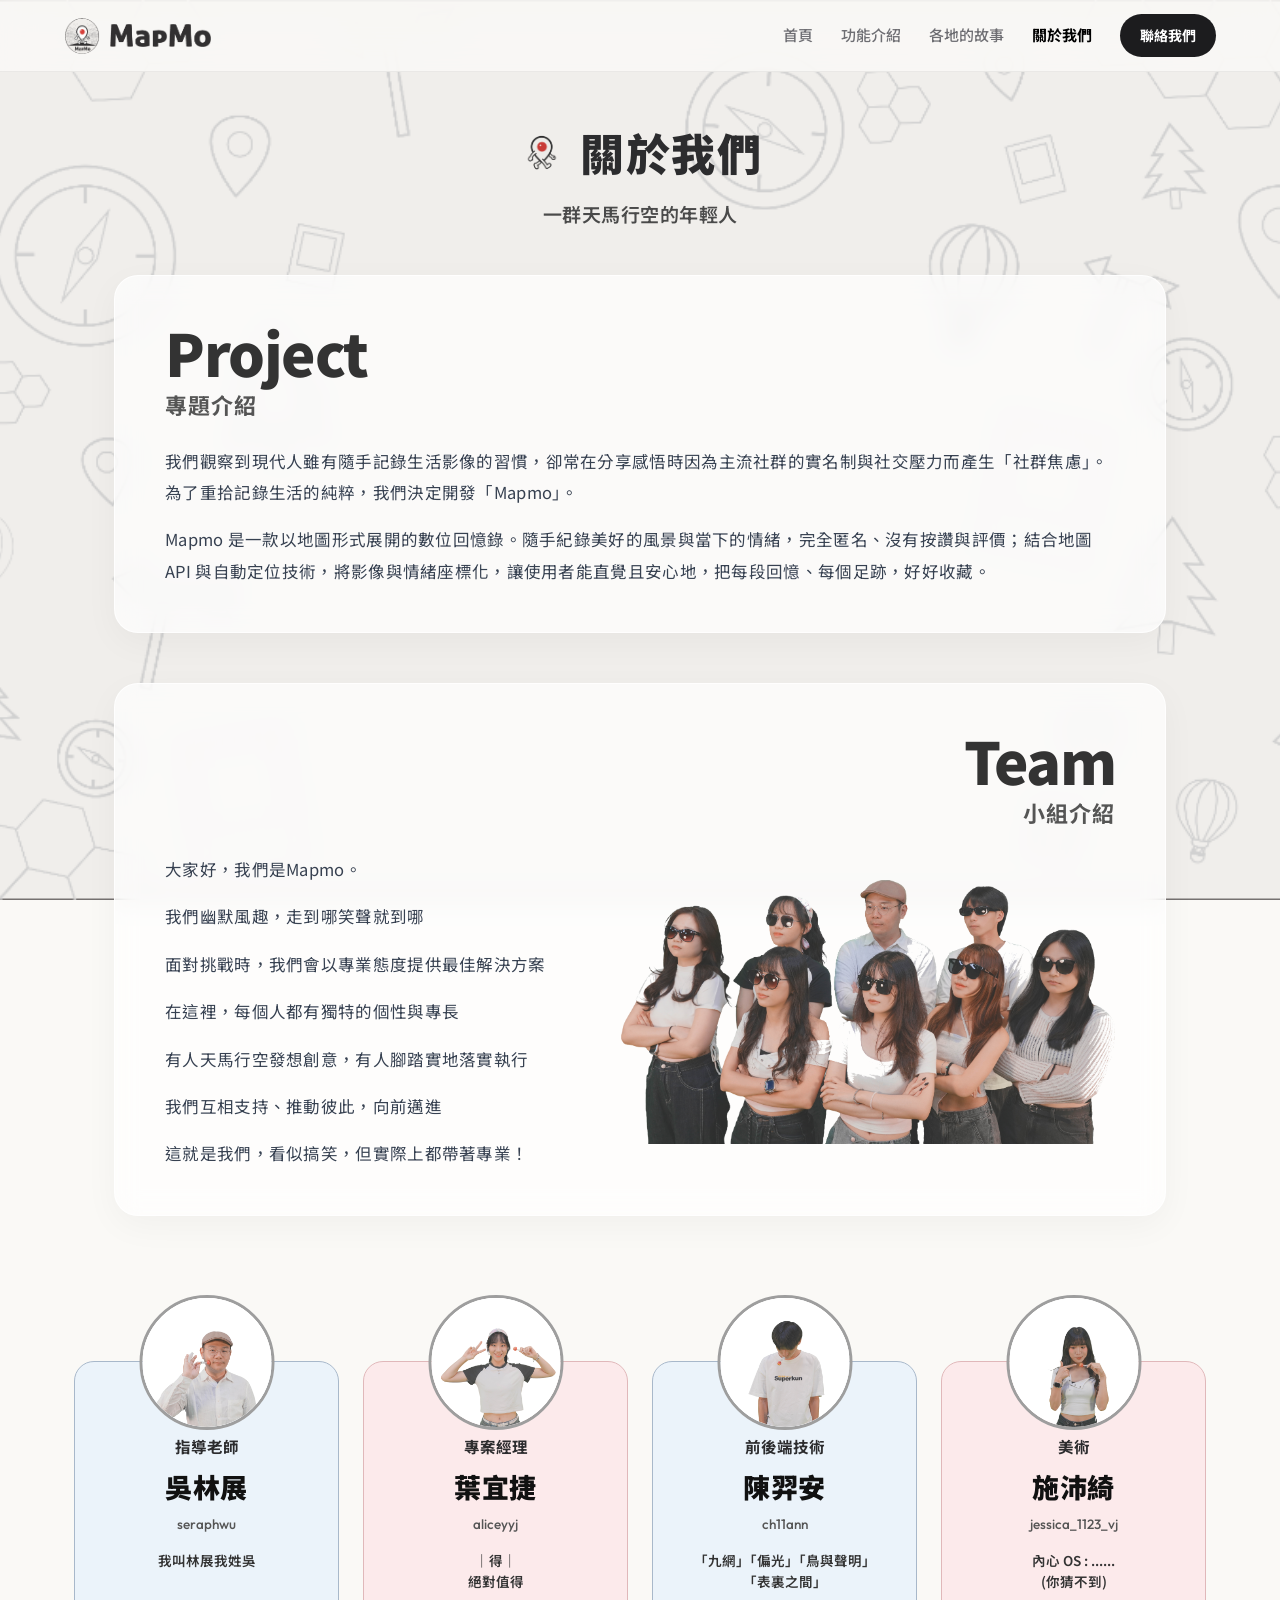
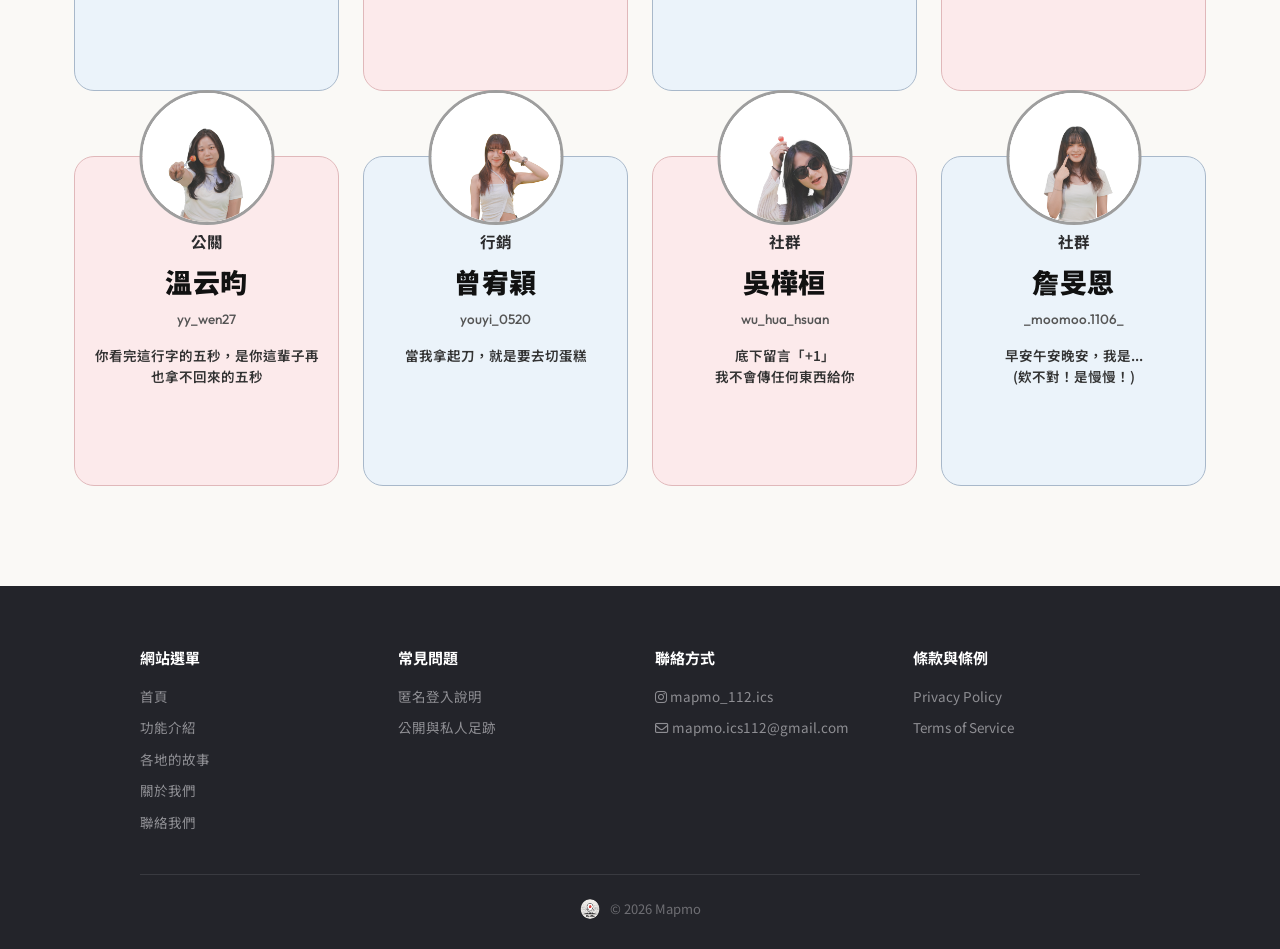
==== commit 35306549: "Update MapMo website (2026-11-16 06:13:08)" ====
--- a/about.html
+++ b/about.html
@@ -2,13 +2,14 @@
 <html lang="zh-TW">
 <head>
     <meta charset="UTF-8">
-    <meta name="viewport" content="width=device-width, initial-scale=1.0">
+    <meta name="viewport" content="width=device-width, initial-scale=1.0, viewport-fit=cover">
     <title>關於我們 - MapMo | 遇見我們的團隊</title>
+    <link rel="icon" type="image/png" href="assets/icon.png">
     <link rel="preconnect" href="https://fonts.googleapis.com">
     <link rel="preconnect" href="https://fonts.gstatic.com" crossorigin>
     <link href="https://fonts.googleapis.com/css2?family=Noto+Sans+TC:wght@300;400;500;700;900&family=Outfit:wght@400;600;800;900&display=swap" rel="stylesheet">
     <link rel="stylesheet" href="assets/vendor/fontawesome/css/all.min.css">
-    <link rel="stylesheet" href="style.css?v=20261004_about">
+    <link rel="stylesheet" href="style.css?v=20261116_rwd">
 </head>
 <body class="about-page">
 
@@ -30,8 +31,8 @@
                 <a href="contact.html" class="nav-btn-highlight">聯絡我們</a>
             </div>
 
-            <button class="mobile-menu-toggle" id="menuToggle" aria-label="選單">
-                <i class="fas fa-bars"></i>
+            <button type="button" class="mobile-menu-toggle" id="menuToggle" aria-label="選單" aria-expanded="false" aria-controls="navLinks">
+                <i class="fas fa-bars" aria-hidden="true"></i>
             </button>
         </div>
     </nav>
@@ -222,6 +223,6 @@
         </div>
     </footer>
 
-    <script src="script.js?v=20261004_about"></script>
+    <script src="script.js?v=20261116_rwd"></script>
 </body>
 </html>
--- a/style.css
+++ b/style.css
@@ -24,13 +24,32 @@
     --shadow-hover: 0 20px 40px rgba(0, 0, 0, 0.12);
     --font-heading: 'Outfit', 'Noto Sans TC', sans-serif;
     --font-body: 'Noto Sans TC', sans-serif;
+    --target-size: 24px;
+}
+
+@media (pointer: coarse) {
+    :root {
+        --target-size: 44px;
+    }
 }
 
 * {
     margin: 0;
     padding: 0;
     box-sizing: border-box;
-    scroll-behavior: smooth;
+}
+
+html {
+    overflow-x: hidden;
+    overflow-x: clip;
+    -webkit-text-size-adjust: 100%;
+    -webkit-tap-highlight-color: transparent;
+}
+
+@media (prefers-reduced-motion: no-preference) {
+    html {
+        scroll-behavior: smooth;
+    }
 }
 
 body {
@@ -44,6 +63,33 @@
     font-family: var(--font-body);
     line-height: 1.6;
     overflow-x: hidden;
+    overflow-x: clip;
+}
+
+@media (max-width: 1024px), (pointer: coarse) {
+    body {
+        background-attachment: scroll;
+    }
+}
+
+h1, h2, h3 {
+    text-wrap: balance;
+}
+
+.legal-content-body p,
+.legal-content-body li,
+.faq-answer p,
+.story-text,
+.about-text p,
+.letter-response-text,
+.letter-quote-text {
+    text-wrap: pretty;
+}
+
+.contact-link-text,
+.legal-content-body a,
+.pdf-footer-list a {
+    overflow-wrap: anywhere;
 }
 
 a {
@@ -64,7 +110,8 @@
     top: 0;
     left: 0;
     width: 100%;
-    height: var(--nav-height);
+    height: calc(var(--nav-height) + env(safe-area-inset-top, 0px));
+    padding-top: env(safe-area-inset-top, 0px);
     background: rgba(250, 249, 246, 0.88);
     backdrop-filter: blur(16px);
     -webkit-backdrop-filter: blur(16px);
@@ -77,10 +124,11 @@
     max-width: 1200px;
     height: 100%;
     margin: 0 auto;
-    padding: 0 24px;
+    padding-inline: max(clamp(16px, 3vw, 24px), env(safe-area-inset-left, 0px)) max(clamp(16px, 3vw, 24px), env(safe-area-inset-right, 0px));
     display: flex;
     align-items: center;
     justify-content: space-between;
+    gap: 12px;
 }
 
 .logo-box {
@@ -89,6 +137,7 @@
     gap: 10px;
     cursor: pointer;
     text-decoration: none;
+    flex-shrink: 0;
 }
 
 .logo-avatar {
@@ -137,7 +186,7 @@
 .nav-links {
     display: flex;
     align-items: center;
-    gap: 28px;
+    gap: clamp(16px, 2.2vw, 28px);
 }
 
 .nav-link {
@@ -145,6 +194,10 @@
     font-weight: 500;
     color: var(--text-muted);
     transition: color 0.2s ease;
+    white-space: nowrap;
+    min-block-size: var(--target-size);
+    display: inline-flex;
+    align-items: center;
 }
 
 .nav-link:hover, .nav-link.active {
@@ -154,12 +207,17 @@
 
 .nav-btn-highlight {
     padding: 10px 20px;
+    min-block-size: var(--target-size);
     border-radius: 24px;
     background: #1C1C1E;
     color: #fff;
     font-size: 14px;
     font-weight: 700;
     transition: all 0.25s ease;
+    white-space: nowrap;
+    display: inline-flex;
+    align-items: center;
+    justify-content: center;
 }
 
 .nav-btn-highlight:hover {
@@ -170,33 +228,96 @@
 
 .mobile-menu-toggle {
     display: none;
+    align-items: center;
+    justify-content: center;
+    min-inline-size: 44px;
+    min-block-size: 44px;
     background: none;
     border: none;
+    border-radius: 12px;
     font-size: 22px;
     color: var(--text-primary);
     cursor: pointer;
+    transition: background-color 0.2s ease;
+}
+
+.mobile-menu-toggle:hover,
+.mobile-menu-toggle.is-open {
+    background: rgba(0, 0, 0, 0.06);
+}
+
+.mobile-menu-toggle:focus-visible,
+.nav-link:focus-visible,
+.nav-btn-highlight:focus-visible {
+    outline: 2px solid var(--accent-red);
+    outline-offset: 2px;
+}
+
+.navbar.is-measuring .nav-links,
+.navbar.is-measuring .mobile-menu-toggle {
+    transition: none !important;
+}
+
+.navbar.navbar--collapsed .mobile-menu-toggle {
+    display: inline-flex;
+}
+
+.navbar.navbar--collapsed .nav-links {
+    display: none;
+}
+
+.navbar.navbar--collapsed .nav-links.open {
+    display: flex;
+    position: fixed;
+    top: calc(var(--nav-height) + env(safe-area-inset-top, 0px));
+    left: 0;
+    right: 0;
+    width: 100%;
+    max-block-size: calc(100dvh - var(--nav-height) - env(safe-area-inset-top, 0px));
+    overflow-y: auto;
+    overscroll-behavior: contain;
+    background: rgba(250, 249, 246, 0.98);
+    backdrop-filter: blur(20px);
+    -webkit-backdrop-filter: blur(20px);
+    flex-direction: column;
+    align-items: stretch;
+    gap: 8px;
+    padding: 14px max(20px, env(safe-area-inset-right, 0px)) max(20px, env(safe-area-inset-bottom, 0px)) max(20px, env(safe-area-inset-left, 0px));
+    border-bottom: 1px solid rgba(0, 0, 0, 0.08);
+    box-shadow: 0 20px 40px rgba(0, 0, 0, 0.12);
+    z-index: 999;
+}
+
+.navbar.navbar--collapsed .nav-links.open .nav-link,
+.navbar.navbar--collapsed .nav-links.open .nav-btn-highlight {
+    width: 100%;
+    min-block-size: 46px;
+    padding: 10px 16px;
+    border-radius: 14px;
+    justify-content: center;
+    font-size: 16px;
 }
 
 /* ==========================================================================
    2. 首頁 Hero 區塊 (滿版圖二首圖 Banner)
    ========================================================================== */
 .hero-section {
-    padding-top: calc(var(--nav-height) + 24px);
-    padding-bottom: 40px;
+    padding-top: calc(var(--nav-height) + env(safe-area-inset-top, 0px) + clamp(14px, 2.5vw, 24px));
+    padding-bottom: clamp(24px, 4vw, 40px);
     position: relative;
 }
 
 .hero-full-container {
     max-width: 1200px;
     margin: 0 auto;
-    padding: 0 24px;
+    padding: 0 clamp(14px, 3vw, 24px);
 }
 
 .hero-full-img {
     width: 100%;
     height: auto;
     display: block;
-    border-radius: var(--radius-lg);
+    border-radius: clamp(16px, 2.5vw, var(--radius-lg));
     box-shadow: 0 20px 50px rgba(0, 0, 0, 0.12);
     border: 3px solid #FFFFFF;
 }
@@ -253,7 +374,9 @@
     margin-top: 36px;
     padding: 24px 0; /* 上下留出充足溢出空間 */
     position: relative;
-    overflow: hidden;
+    overflow-x: hidden;
+    overflow-x: clip;
+    overflow-y: visible;
     /* 螢幕左右兩側淡出透明遮罩 (Smooth Fade Edges) */
     mask-image: linear-gradient(to right, transparent 0%, #000 6%, #000 94%, transparent 100%);
     -webkit-mask-image: linear-gradient(to right, transparent 0%, #000 6%, #000 94%, transparent 100%);
@@ -270,6 +393,7 @@
 
 .marquee-track {
     display: flex;
+    flex-wrap: nowrap;
     align-items: center;
     gap: 56px; /* 大幅拉開字卡間距，放大 1.18x 時絕不互相擠壓 */
     width: max-content;
@@ -277,8 +401,11 @@
     overflow: visible;
 }
 
-/* 滑鼠停留在跑馬燈軌道上時自動暫停，方便使用者細看文字 */
-.marquee-track:hover {
+/* 滑鼠停留或鍵盤聚焦在跑馬燈軌道上時自動暫停，方便使用者細看文字與點選 */
+.marquee-track:hover,
+.marquee-track:focus-within,
+.marquee-rows-container:has(.quote-chip:hover) .marquee-track,
+.marquee-rows-container:has(.quote-chip:focus-visible) .marquee-track {
     animation-play-state: paused;
 }
 
@@ -288,6 +415,20 @@
     animation-play-state: paused !important;
 }
 
+@media (prefers-reduced-motion: reduce) {
+    .marquee-track.scroll-left,
+    .marquee-track.scroll-left-slow,
+    .marquee-track.scroll-left-fast {
+        animation: none;
+        transform: none;
+    }
+
+    .marquee-row {
+        overflow-x: auto;
+        scrollbar-width: thin;
+    }
+}
+
 /* 統一向左滑動方向，大幅放慢輪播速率 (70s ~ 85s 超柔和移動) */
 .marquee-track.scroll-left {
     animation: marqueeLeft 75s linear infinite;
@@ -310,28 +451,40 @@
     }
 }
 
-/* 字卡本體放大與純淨無陰影風格 */
+/* 字卡本體與流體自適應尺寸 */
 .quote-chip {
     display: inline-flex;
-    align-items: center;
-    padding: 18px 34px; /* 本體內距加大 */
-    border-radius: 36px; /* 圓角同步放大 */
+    flex-shrink: 0;
+    align-items: center;
+    padding: clamp(11px, 1.4vw, 18px) clamp(18px, 2.4vw, 34px);
+    border-radius: clamp(22px, 2.5vw, 36px);
     color: #FFFFFF;
-    font-size: 19px; /* 字體本體放大至 19px */
+    font-size: clamp(14.5px, 1.6vw, 19px);
     font-weight: 600;
     box-shadow: none; /* 完全去除陰影 */
     transition: all 0.35s cubic-bezier(0.34, 1.56, 0.64, 1);
     cursor: pointer;
     user-select: none;
     white-space: nowrap;
+    text-wrap: nowrap;
     border: 1.5px solid rgba(255, 255, 255, 0.18);
     position: relative;
     z-index: 1;
+    min-block-size: var(--target-size);
 }
 
 .quote-chip p {
     margin: 0;
     line-height: 1.4;
+    white-space: nowrap;
+    text-wrap: nowrap;
+}
+
+.quote-chip:focus-visible {
+    outline: 2.5px solid #38BDF8;
+    outline-offset: 4px;
+    transform: scale(1.04);
+    z-index: 50;
 }
 
 /* 懸停平滑微升與微光邊框 (1.08x，柔和不暴衝) */
@@ -363,20 +516,19 @@
    ──────────────────────────────────────────────────────────────── */
 .letter-modal-overlay {
     position: fixed;
-    top: 0;
-    left: 0;
-    width: 100vw;
+    inset: 0;
+    width: 100%;
     height: 100vh;
+    height: 100dvh;
     z-index: 99999;
     display: flex;
     align-items: center;
     justify-content: center;
-    padding: 24px;
+    padding: max(clamp(12px, 3vw, 24px), env(safe-area-inset-top, 0px)) max(clamp(12px, 3vw, 24px), env(safe-area-inset-right, 0px)) max(clamp(12px, 3vw, 24px), env(safe-area-inset-bottom, 0px)) max(clamp(12px, 3vw, 24px), env(safe-area-inset-left, 0px));
     opacity: 0;
     visibility: hidden;
     pointer-events: none;
     overscroll-behavior: contain;
-    touch-action: none;
     transition: opacity 0.2s ease-out, visibility 0.2s ease-out;
     will-change: opacity;
 }
@@ -390,11 +542,11 @@
 /* 奶油宣紙柔和半透遮罩（徹底移除造成 GPU 掉幀與慢半拍的 backdrop-filter 霧化，零延遲 60fps 絲滑響應） */
 .letter-modal-backdrop {
     position: absolute;
-    top: 0;
-    left: 0;
+    inset: 0;
     width: 100%;
     height: 100%;
     background: rgba(250, 248, 242, 0.86);
+    touch-action: none;
     cursor: pointer;
 }
 
@@ -404,10 +556,14 @@
     z-index: 2;
     width: 100%;
     max-width: 620px;
+    max-block-size: calc(100dvh - 32px);
+    overflow-y: auto;
+    overscroll-behavior: contain;
+    touch-action: pan-y;
     background: #FFFDF8;
     border: 2px solid #2B2B2B;
-    border-radius: 28px;
-    padding: 34px 34px 28px;
+    border-radius: clamp(20px, 3vw, 28px);
+    padding: clamp(22px, 4vw, 34px) clamp(18px, 3.8vw, 34px) clamp(20px, 3vw, 28px);
     box-shadow: 0 20px 48px rgba(43, 43, 43, 0.12), 4px 6px 0px #2B2B2B;
     color: #1A1A1A;
     transform: scale(0.96) translateY(12px);
@@ -422,8 +578,8 @@
 /* 關閉按鈕 */
 .letter-close-btn {
     position: absolute;
-    top: 22px;
-    right: 22px;
+    top: clamp(14px, 3vw, 22px);
+    right: clamp(14px, 3vw, 22px);
     width: 36px;
     height: 36px;
     border-radius: 50%;
@@ -437,6 +593,12 @@
     cursor: pointer;
     box-shadow: 2px 2px 0px #2B2B2B;
     transition: all 0.2s ease;
+}
+
+.letter-close-btn::after {
+    content: "";
+    position: absolute;
+    inset: -6px;
 }
 
 .letter-close-btn:hover {
@@ -2312,19 +2474,49 @@
 
 @media (max-width: 600px) {
     .hero-title {
-        font-size: 48px;
+        font-size: clamp(32px, 10vw, 48px);
     }
     .hero-cta-group {
         flex-direction: column;
     }
+}
+
+@media (max-width: 767px) {
+    .mobile-menu-toggle {
+        display: inline-flex;
+    }
     .nav-links {
         display: none;
     }
-    .mobile-menu-toggle {
-        display: block;
-    }
-    .pdf-footer-row {
-        grid-template-columns: 1fr;
+    .nav-links.open {
+        display: flex;
+        position: fixed;
+        top: calc(var(--nav-height) + env(safe-area-inset-top, 0px));
+        left: 0;
+        right: 0;
+        width: 100%;
+        max-block-size: calc(100dvh - var(--nav-height) - env(safe-area-inset-top, 0px));
+        overflow-y: auto;
+        overscroll-behavior: contain;
+        background: rgba(250, 249, 246, 0.98);
+        backdrop-filter: blur(20px);
+        -webkit-backdrop-filter: blur(20px);
+        flex-direction: column;
+        align-items: stretch;
+        gap: 8px;
+        padding: 14px max(20px, env(safe-area-inset-right, 0px)) max(20px, env(safe-area-inset-bottom, 0px)) max(20px, env(safe-area-inset-left, 0px));
+        border-bottom: 1px solid rgba(0, 0, 0, 0.08);
+        box-shadow: 0 20px 40px rgba(0, 0, 0, 0.12);
+        z-index: 999;
+    }
+    .nav-links.open .nav-link,
+    .nav-links.open .nav-btn-highlight {
+        width: 100%;
+        min-block-size: 46px;
+        padding: 10px 16px;
+        border-radius: 14px;
+        justify-content: center;
+        font-size: 16px;
     }
 }
 
@@ -3382,152 +3574,493 @@
 }
 
 /* ════════════════════════════════════════════════════════════════════
-   裝置偵測與行動版 / 平板智慧樣式系統 (Device Detection Adaptive Styles)
+   統一跨裝置響應式系統 (Container Queries + Breakpoints + Touch & Safe Area)
+   斷點語意：Phone (< 640px) ｜ Tablet (640px ~ 1024px) ｜ Desktop (>= 1025px)
    ════════════════════════════════════════════════════════════════════ */
 
-/* 全域邊界溢出與觸控與安全區域保護 */
-html[data-device="mobile"],
-html[data-device="tablet"] {
-    overflow-x: hidden !important;
-    -webkit-tap-highlight-color: transparent;
-}
-
-body.is-mobile,
-body.is-tablet {
-    overflow-x: hidden !important;
-}
-
-/* 行動版 / 平板自動最佳化 notification banner */
-.device-adaptive-banner {
-    position: fixed;
-    top: 0;
-    left: 0;
-    width: 100%;
-    z-index: 10000;
-    background: linear-gradient(90deg, #333333, #1A1A1A);
-    color: #ffffff;
-    padding: 8px 16px;
-    font-size: 13px;
-    font-weight: 600;
-    box-shadow: 0 4px 12px rgba(0, 0, 0, 0.15);
-    transition: all 0.3s ease;
-}
-
-.device-banner-content {
-    max-width: 1100px;
-    margin: 0 auto;
+/* 1. 卡片容器查詢環境設定 (讓元件依父層實寬自適應，而不僅依賴視窗寬度) */
+.home-pages-overview .section-container,
+.post-cards-section,
+.team-grid-section,
+.contact-section .section-container {
+    container-type: inline-size;
+}
+
+@supports (container-type: inline-size) {
+    @container (max-width: 560px) {
+        .page-entry-card {
+            padding: 24px 20px;
+        }
+        .flip-card-back {
+            padding: 20px 18px;
+        }
+        .contact-card {
+            padding: 28px 20px;
+        }
+    }
+}
+
+/* 2. 觸控裝置與無懸停裝置人體工學（消除 Sticky Hover ＋ 確保 >= 44px 點擊熱區） */
+@media (hover: none) and (pointer: coarse) {
+    .page-entry-card:hover,
+    .team-pastel-card:hover,
+    .contact-card:hover,
+    .team-card:hover,
+    .feature-block-card:hover,
+    .quote-chip:hover,
+    .flip-card:hover .flip-card-inner,
+    .flip-card:hover .card-img {
+        transform: none;
+    }
+    .flip-card.flipped .flip-card-inner {
+        transform: rotateY(180deg);
+    }
+}
+
+@media (pointer: coarse) {
+    .letter-dismiss-btn,
+    .gallery-toggle-btn,
+    .app-emo-pill,
+    .faq-question,
+    .contact-mini-btn,
+    .policy-tab-btn,
+    .pdf-footer-list a {
+        min-block-size: var(--target-size);
+        display: inline-flex;
+        align-items: center;
+    }
+    .faq-question {
+        display: flex;
+    }
+}
+
+/* 3. 全站流體字體與容器 Padding 強化 */
+.section-container {
+    padding-inline: clamp(16px, 3.2vw, 24px);
+}
+
+.section-title {
+    font-size: clamp(26px, 4vw, 38px);
+}
+
+.page-title,
+.post-title-text,
+.about-title-text {
+    font-size: clamp(28px, 4.8vw, 44px);
+}
+
+.page-subtitle,
+.post-subtitle-text,
+.about-subtitle-text {
+    font-size: clamp(15px, 2.2vw, 19px);
+    padding-inline: 12px;
+}
+
+.about-section-en {
+    font-size: clamp(34px, 5vw, 58px);
+}
+
+.flip-card-back {
+    overflow-y: auto;
+    overscroll-behavior: contain;
+}
+
+.legal-meta-bar {
     display: flex;
     justify-content: space-between;
     align-items: center;
-}
-
-.device-banner-content button {
-    background: transparent;
-    border: none;
-    color: #ffffff;
-    font-size: 18px;
-    cursor: pointer;
-    padding: 0 4px;
-}
-
-/* 當有通知 Banner 時，navbar 自動下移以免擋住 */
-body.is-mobile.has-notice .navbar,
-body.is-tablet.has-notice .navbar {
-    top: 36px;
-}
-
-/* ────────────────────────────────────────────────────────────────
-   1. 手機專屬樣式 (data-device="mobile" / screen <= 767px)
-   ──────────────────────────────────────────────────────────────── */
-html[data-device="mobile"] .nav-container,
-body.is-mobile .nav-container {
-    padding: 0 16px;
-}
-
-body.is-mobile .logo-avatar {
-    width: 30px;
-    height: 30px;
-}
-
-body.is-mobile .logo-text-img {
-    height: 19px;
-}
-
-body.is-mobile .hero-section {
-    padding-top: 100px;
-}
-
-body.is-mobile .hero-full-img {
-    border-radius: 16px;
-}
-
-/* 手機版跑馬燈晶片排版 */
-body.is-mobile .marquee-track {
-    gap: 36px !important;
-}
-
-body.is-mobile .quote-chip {
-    padding: 12px 20px !important;
-    font-size: 15px !important;
-    border-radius: 24px !important;
-}
-
-/* 手機版 4 大入口卡牌 1 欄排版 */
-body.is-mobile .page-entries-grid {
-    grid-template-columns: 1fr !important;
-    gap: 16px !important;
-    padding: 0 16px !important;
-}
-
-/* 手機版小組介紹 (about.html) */
-body.is-mobile .team-card-content-grid {
-    flex-direction: column-reverse !important;
-    gap: 20px !important;
-}
-
-body.is-mobile .team-photo-frame {
-    width: 100% !important;
-    max-width: 100% !important;
-}
-
-body.is-mobile .team-pastel-grid {
-    grid-template-columns: 1fr !important;
-    gap: 20px !important;
-}
-
-/* 手機版 3D 故事翻轉卡牌 (post.html) */
-body.is-mobile .cards-container,
-body.is-mobile .landscape-cards-container {
-    grid-template-columns: 1fr !important;
-    gap: 20px !important;
-}
-
-body.is-mobile .flip-card {
-    width: 100% !important;
-    height: 480px !important;
-}
-
-/* ────────────────────────────────────────────────────────────────
-   2. 平板專屬樣式 (data-device="tablet" / 768px <= screen <= 1024px)
-   ──────────────────────────────────────────────────────────────── */
-body.is-tablet .hero-section {
-    padding-top: 110px;
-}
-
-body.is-tablet .page-entries-grid {
-    grid-template-columns: repeat(2, 1fr) !important;
-    gap: 20px !important;
-}
-
-body.is-tablet .team-pastel-grid {
-    grid-template-columns: repeat(2, 1fr) !important;
-    gap: 24px !important;
-}
-
-body.is-tablet .cards-container,
-body.is-tablet .landscape-cards-container {
-    grid-template-columns: repeat(2, 1fr) !important;
-    gap: 24px !important;
-}
-
-/* DEPLOY_VERSION: 20261010_device_adaptive_v1 */
+    flex-wrap: wrap;
+    gap: 8px 16px;
+}
+
+.policy-tab-bar {
+    flex-wrap: wrap;
+}
+
+.policy-tab-btn {
+    gap: 8px;
+    justify-content: center;
+}
+
+/* 4. 平板直向與橫向過渡區間 (<= 1024px，含 768 / 820 / 834 / 1024px) */
+@media (max-width: 1024px) {
+    .home-pages-overview {
+        padding: clamp(48px, 6vw, 72px) 0;
+    }
+
+    /* 首頁 4 大入口固定 2×2 對稱，杜絕平板出現 3+1 孤兒卡片 */
+    .pages-grid {
+        grid-template-columns: repeat(2, minmax(0, 1fr));
+        gap: 20px;
+    }
+
+    /* 各地故事 3D 翻轉卡在平板固定 2 欄並依寬度比例縮放高度 */
+    .cards-container,
+    .cards-container.landscape-grid,
+    .cards-container.grid-3 {
+        grid-template-columns: repeat(2, minmax(0, 1fr));
+        gap: 20px;
+    }
+
+    .flip-card {
+        height: clamp(380px, 46vw, 470px);
+        aspect-ratio: auto;
+    }
+
+    .flip-card.landscape {
+        height: clamp(230px, 31vw, 300px);
+        aspect-ratio: auto;
+    }
+
+    .team-pastel-grid {
+        grid-template-columns: repeat(2, minmax(0, 1fr));
+        gap: 20px;
+        row-gap: 64px;
+    }
+
+    .mosaic-grid-canvas {
+        grid-template-columns: repeat(2, minmax(0, 1fr));
+        gap: 18px;
+    }
+
+    .contact-cards-grid {
+        grid-template-columns: repeat(2, minmax(0, 1fr));
+        gap: 20px;
+    }
+
+    .contact-card:last-child:nth-child(odd) {
+        grid-column: 1 / -1;
+        max-width: 480px;
+        width: 100%;
+        justify-self: center;
+    }
+
+    .map-view-canvas {
+        height: clamp(340px, 56dvh, 500px);
+    }
+
+    .pdf-footer-row {
+        grid-template-columns: repeat(2, minmax(0, 1fr));
+        gap: 26px 24px;
+    }
+}
+
+/* 關於我們小組卡片在直向 iPad 與手機提早改為上下排版（避免 560px 合照把文字擠爆） */
+@media (max-width: 960px) {
+    .team-card-content-grid {
+        flex-direction: column-reverse;
+        align-items: center;
+        gap: 24px;
+    }
+
+    .team-photo-frame {
+        width: min(380px, 100%);
+        max-width: 100%;
+    }
+
+    .about-intro-card {
+        padding: clamp(26px, 4.5vw, 40px);
+    }
+
+    .about-intro-card.align-right .about-section-en,
+    .about-intro-card.align-right .about-section-cn {
+        text-align: left;
+    }
+}
+
+/* 首頁 S 型路線與卡片在平板 (640px ~ 860px) 改流體寬度，維持曲線不越界 */
+@media (max-width: 860px) and (min-width: 640px) {
+    .feat-float-card {
+        width: clamp(230px, 41vw, 300px);
+        padding: 20px 22px;
+    }
+    .features-cards-flow {
+        gap: 72px;
+    }
+    .feat-card-title,
+    .feat-card-title-box {
+        font-size: 24px;
+    }
+}
+
+/* 5. 手機專屬版面 (< 640px) */
+@media (max-width: 639px) {
+    .logo-avatar {
+        width: 32px;
+        height: 32px;
+    }
+
+    .logo-text-img {
+        height: 20px;
+    }
+
+    .page-header-banner,
+    .post-header-hero,
+    .about-header-hero {
+        padding-top: calc(var(--nav-height) + env(safe-area-inset-top, 0px) + 22px);
+        padding-inline: 16px;
+    }
+
+    .page-body-padding {
+        padding-bottom: 56px;
+    }
+
+    /* 首頁跑馬燈：更緊湊間距與窄漸層邊界，防止裁切太深 */
+    .marquee-rows-container {
+        gap: 18px;
+        margin-top: 22px;
+        padding: 16px 0;
+        mask-image: linear-gradient(to right, transparent 0%, #000 3%, #000 97%, transparent 100%);
+        -webkit-mask-image: linear-gradient(to right, transparent 0%, #000 3%, #000 97%, transparent 100%);
+    }
+
+    .marquee-quotes-section {
+        padding-top: 20px;
+        padding-bottom: 44px;
+    }
+
+    .marquee-track {
+        gap: 20px;
+    }
+
+    /* 信箋彈窗文案縮放 */
+    .letter-quote-text {
+        font-size: 18.5px;
+    }
+
+    .letter-response-box {
+        padding: 14px 16px;
+    }
+
+    .letter-response-text {
+        font-size: 14px;
+    }
+
+    /* 前言圖卡 */
+    .editorial-full-section {
+        padding: 20px 0 36px;
+    }
+
+    .editorial-container {
+        padding: 0 16px;
+    }
+
+    .foreword-user-card {
+        border-radius: 20px;
+        margin-bottom: 32px;
+    }
+
+    /* 首頁 #featuresSection：手機版轉為左直虛線＋右側卡片時間軸（保留走路小人動畫） */
+    .features-interactive-box {
+        padding: 12px 0 28px;
+        margin-bottom: 20px;
+    }
+
+    .features-header-left {
+        margin-bottom: 24px;
+    }
+
+    .features-cards-flow {
+        gap: 24px;
+    }
+
+    .feat-row,
+    .feat-row-right,
+    .feat-row-left {
+        justify-content: flex-start;
+        align-items: stretch;
+        gap: 12px;
+    }
+
+    .feat-row-left .feat-curve-anchor {
+        order: -1;
+    }
+
+    .feat-curve-anchor,
+    .feat-curve-anchor.anchor-left,
+    .feat-curve-anchor.anchor-right {
+        width: 42px;
+        height: 42px;
+        margin: 6px 0 0 0;
+    }
+
+    .walking-pin-follower {
+        width: 38px;
+        height: 38px;
+        margin-left: -19px;
+        margin-top: -26px;
+    }
+
+    .feat-float-card {
+        flex: 1;
+        width: auto;
+        min-width: 0;
+        padding: 18px 20px;
+        border-radius: 18px;
+        transform: translateY(20px) scale(0.97);
+    }
+
+    .feat-card-title,
+    .feat-card-title-box {
+        font-size: clamp(20px, 5.5vw, 24px);
+        margin-bottom: 6px;
+    }
+
+    .feat-card-sub {
+        font-size: 14.5px;
+    }
+
+    /* 各類卡片網格在手機全面轉為單欄 */
+    .pages-grid,
+    .cards-container,
+    .cards-container.landscape-grid,
+    .cards-container.grid-3,
+    .team-pastel-grid,
+    .contact-cards-grid,
+    .mosaic-grid-canvas {
+        grid-template-columns: 1fr;
+        gap: 18px;
+    }
+
+    .contact-card:last-child:nth-child(odd) {
+        grid-column: auto;
+        max-width: none;
+    }
+
+    .post-cards-section {
+        padding: 0 16px;
+        margin-bottom: 56px;
+    }
+
+    .flip-card {
+        height: auto;
+        aspect-ratio: 3 / 4;
+        min-height: 360px;
+        max-height: 460px;
+    }
+
+    .flip-card.landscape {
+        height: auto;
+        aspect-ratio: 4 / 3;
+        min-height: 220px;
+    }
+
+    /* 關於我們：縮小過大頭像確保卡片均衡 */
+    .about-sections-wrapper {
+        padding: 12px 16px 48px;
+        gap: 28px;
+    }
+
+    .team-grid-section {
+        padding: 0 16px 64px;
+    }
+
+    .team-pastel-grid {
+        row-gap: 64px;
+        margin-top: 52px;
+    }
+
+    .team-circle-avatar {
+        width: 112px;
+        height: 112px;
+        top: -56px;
+    }
+
+    .team-pastel-card {
+        padding: 66px 16px 24px;
+        min-height: 260px;
+    }
+
+    /* 互動地圖 demo.html：情緒按鈕列移到地圖上方，避免蓋住台北地標 */
+    .demo-section {
+        padding: 28px 14px 52px;
+    }
+
+    .app-map-mockup-container {
+        padding: 12px;
+        border-radius: 20px;
+    }
+
+    .app-map-header-overlay {
+        position: static;
+        margin-bottom: 10px;
+        pointer-events: auto;
+    }
+
+    .app-emotion-bar {
+        width: 100%;
+        padding: 8px 10px;
+        gap: 6px;
+        border-radius: 20px;
+        box-shadow: 0 4px 14px rgba(0, 0, 0, 0.06);
+    }
+
+    .app-emo-pill {
+        padding: 6px 12px 6px 6px;
+        font-size: 13px;
+        border-radius: 18px;
+    }
+
+    .map-view-canvas {
+        height: clamp(320px, 52dvh, 420px);
+    }
+
+    /* 心聲語錄 quotes.html */
+    .quotes-section {
+        padding: 32px 14px 56px;
+    }
+
+    .quotes-swiper .swiper-slide {
+        width: min(300px, 82vw);
+    }
+
+    .quotes-swiper .swiper-button-next,
+    .quotes-swiper .swiper-button-prev {
+        display: none;
+    }
+
+    /* 常見問題 faq.html */
+    .faq-section {
+        padding: 28px 16px 56px;
+    }
+
+    .faq-question {
+        padding: 16px 18px;
+        font-size: 15.5px;
+        gap: 12px;
+    }
+
+    .faq-answer {
+        padding: 0 18px 18px;
+        font-size: 14px;
+    }
+
+    /* 隱私權與服務條款 */
+    .legal-page .about-vision-card {
+        padding: 22px 18px !important;
+        border-radius: 18px;
+    }
+
+    .policy-tab-btn {
+        padding: 10px 16px !important;
+        font-size: 13.5px;
+    }
+
+    /* 頁尾雙欄（420px+）與超窄機單欄（< 420px）＋底部安全區 */
+    .site-footer {
+        padding: 44px 18px max(26px, env(safe-area-inset-bottom, 0px));
+    }
+
+    .pdf-footer-row {
+        grid-template-columns: repeat(2, minmax(0, 1fr));
+        gap: 24px 16px;
+    }
+}
+
+@media (max-width: 419px) {
+    .pdf-footer-row {
+        grid-template-columns: 1fr;
+    }
+}
+
+/* DEPLOY_VERSION: 20261116_rwd_unified_v2 */
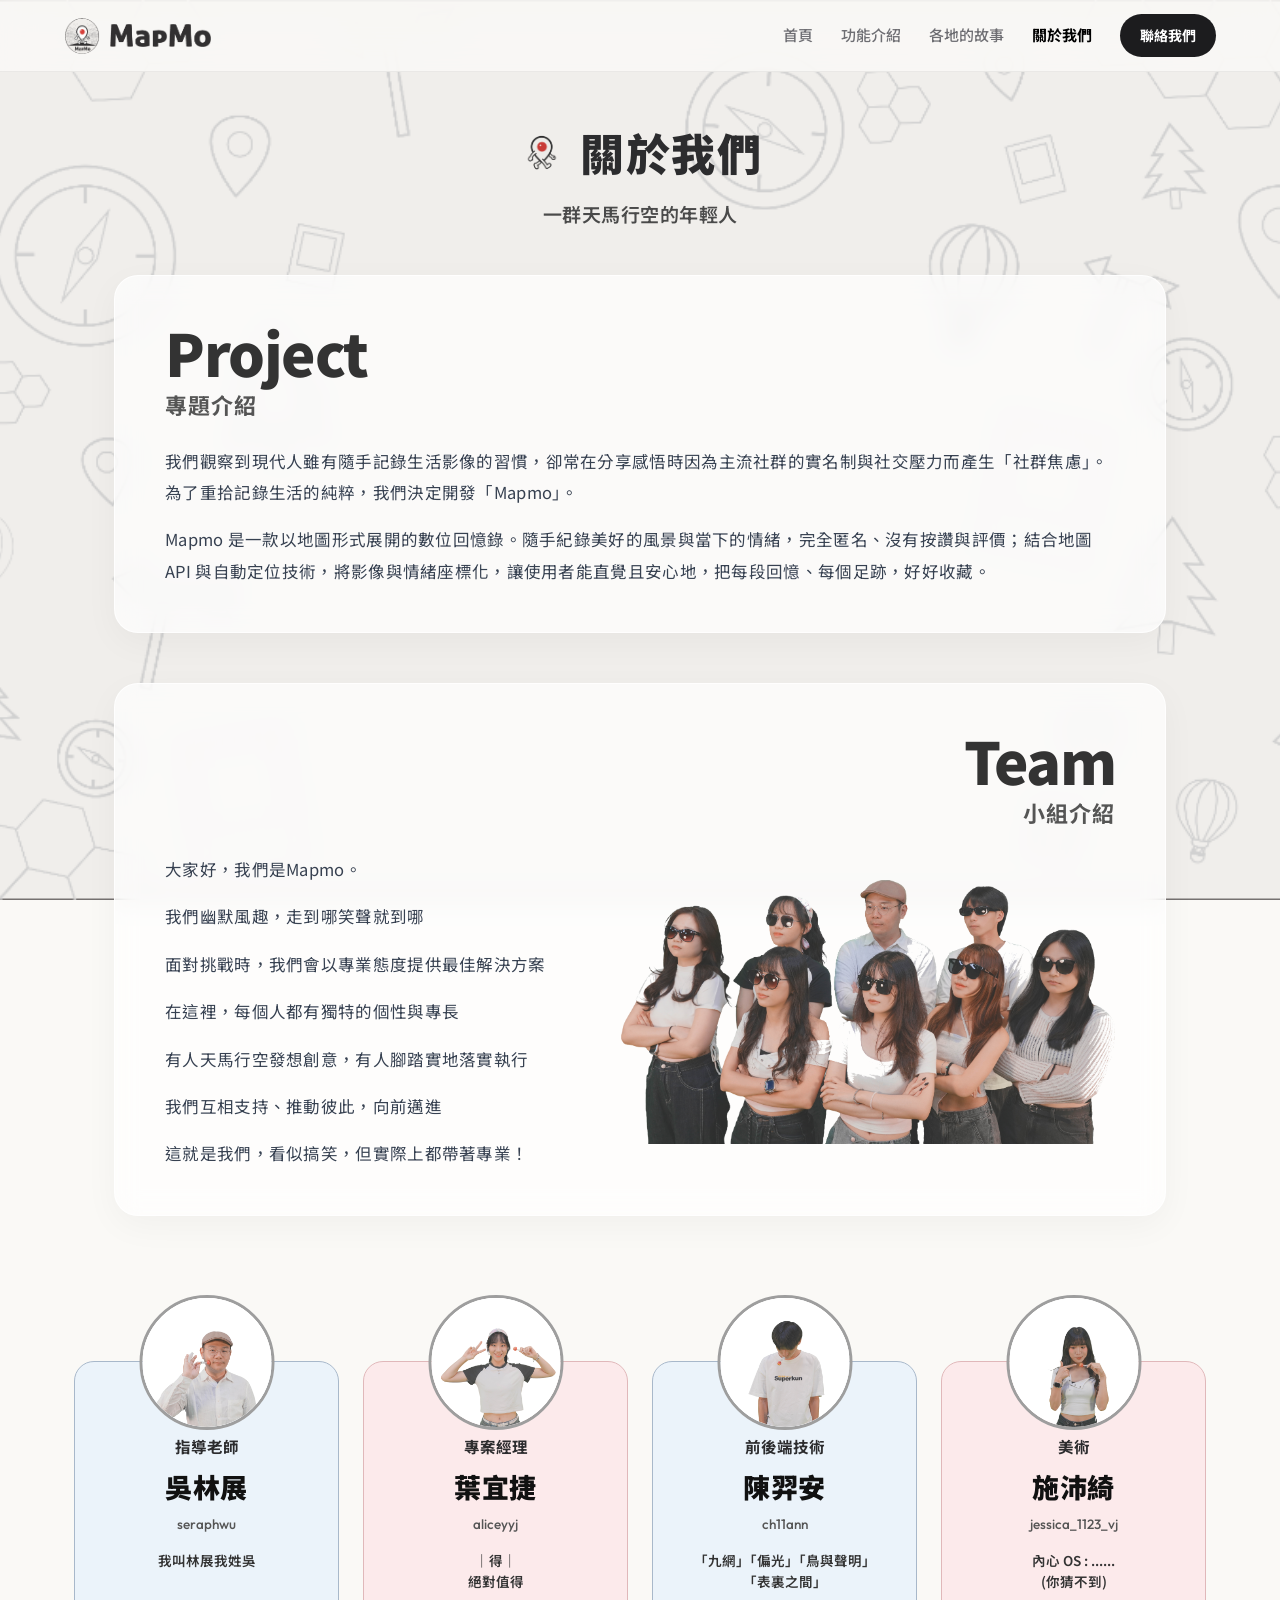
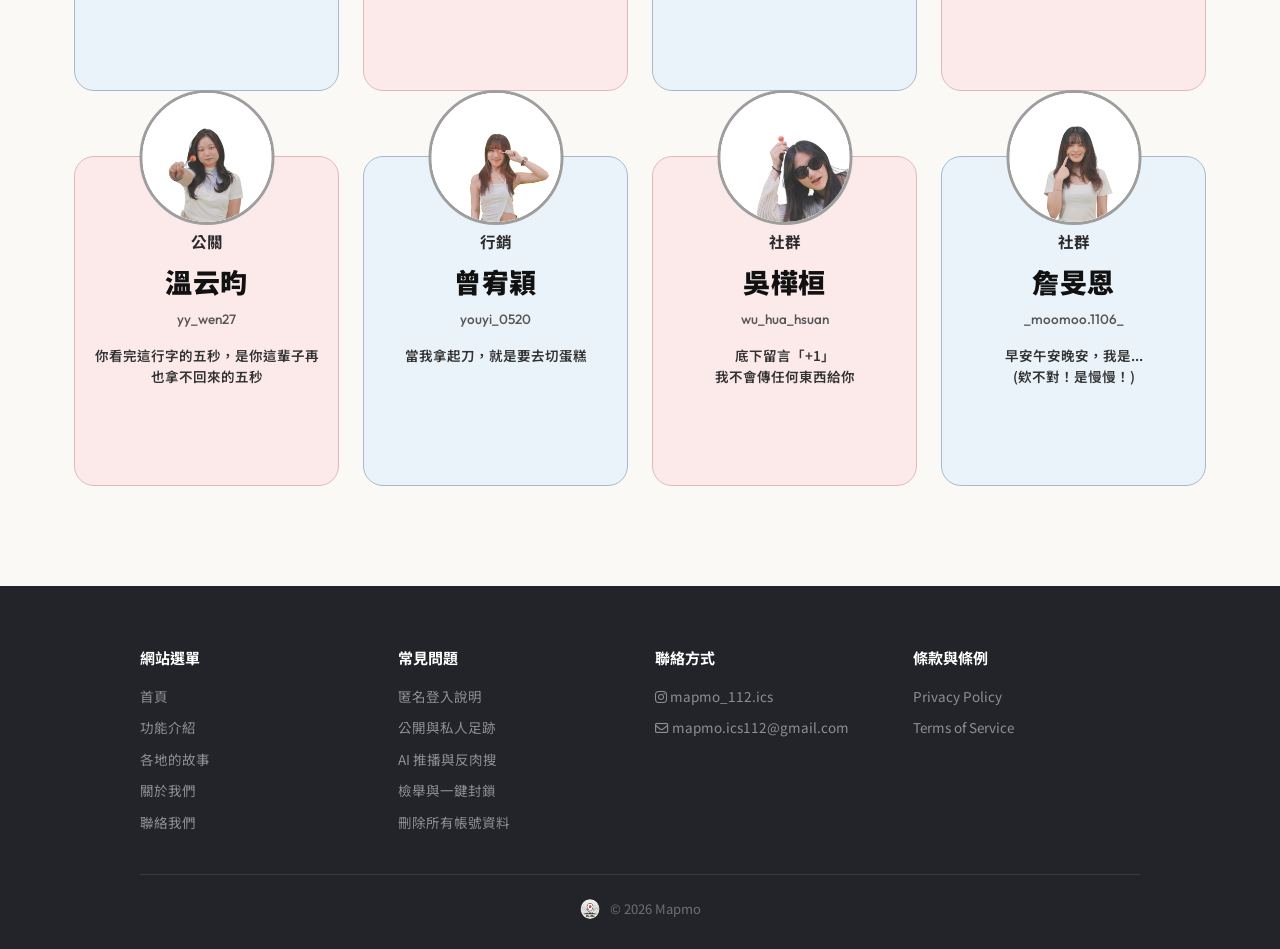
==== commit 53d28ef3: "Update MapMo website (2026-11-20 02:35:33)" ====
--- a/about.html
+++ b/about.html
@@ -9,7 +9,7 @@
     <link rel="preconnect" href="https://fonts.gstatic.com" crossorigin>
     <link href="https://fonts.googleapis.com/css2?family=Noto+Sans+TC:wght@300;400;500;700;900&family=Outfit:wght@400;600;800;900&display=swap" rel="stylesheet">
     <link rel="stylesheet" href="assets/vendor/fontawesome/css/all.min.css">
-    <link rel="stylesheet" href="style.css?v=20261116_rwd">
+    <link rel="stylesheet" href="style.css?v=20261116_faq2">
 </head>
 <body class="about-page">
 
@@ -196,8 +196,11 @@
                 <div class="pdf-footer-col">
                     <h4 class="pdf-footer-heading">常見問題</h4>
                     <ul class="pdf-footer-list">
-                        <li><a href="faq.html">匿名登入說明</a></li>
-                        <li><a href="faq.html">公開與私人足跡</a></li>
+                        <li><a href="faq.html#faq-anonymous">匿名登入說明</a></li>
+                        <li><a href="faq.html#faq-visibility">公開與私人足跡</a></li>
+                        <li><a href="faq.html#faq-ai-vibe">AI 推播與反肉搜</a></li>
+                        <li><a href="faq.html#faq-safety">檢舉與一鍵封鎖</a></li>
+                        <li><a href="faq.html#faq-delete">刪除所有帳號資料</a></li>
                     </ul>
                 </div>
                 <div class="pdf-footer-col">
@@ -223,6 +226,6 @@
         </div>
     </footer>
 
-    <script src="script.js?v=20261116_rwd"></script>
+    <script src="script.js?v=20261116_faq2"></script>
 </body>
 </html>
--- a/style.css
+++ b/style.css
@@ -82,7 +82,8 @@
 .story-text,
 .about-text p,
 .letter-response-text,
-.letter-quote-text {
+.letter-quote-text,
+.app-update-card p {
     text-wrap: pretty;
 }
 
@@ -2341,6 +2342,13 @@
     border: 1px solid rgba(0,0,0,0.06);
     overflow: hidden;
     box-shadow: var(--shadow-soft);
+    scroll-margin-top: calc(var(--nav-height) + env(safe-area-inset-top, 0px) + 28px);
+    transition: border-color 0.25s ease, box-shadow 0.25s ease;
+}
+
+.faq-item.is-hash-target {
+    border-color: rgba(217, 155, 0, 0.55);
+    box-shadow: 0 12px 32px rgba(251, 189, 4, 0.16), 0 0 0 3px rgba(251, 189, 4, 0.14);
 }
 
 .faq-question {
@@ -2359,6 +2367,11 @@
     transition: background 0.2s ease;
 }
 
+.faq-question i {
+    transition: transform 0.25s ease;
+    flex-shrink: 0;
+}
+
 .faq-question:hover {
     background: rgba(0,0,0,0.02);
 }
@@ -2377,6 +2390,125 @@
 
 .faq-item.active .faq-question i {
     transform: rotate(180deg);
+}
+
+/* ==========================================================================
+   6.5 App 全新進化核心引擎 Bento Showcase (共用首頁精選與功能詳情頁)
+   ========================================================================== */
+.app-updates-section {
+    padding: clamp(56px, 7vw, 88px) 0;
+    position: relative;
+}
+
+.app-updates-section.compact-home {
+    padding: clamp(32px, 5vw, 56px) 0 clamp(24px, 4vw, 40px);
+}
+
+.app-updates-grid {
+    display: grid;
+    grid-template-columns: repeat(3, minmax(0, 1fr));
+    gap: 22px;
+    margin-top: 34px;
+}
+
+.app-update-card {
+    background: rgba(255, 255, 255, 0.92);
+    backdrop-filter: blur(12px);
+    -webkit-backdrop-filter: blur(12px);
+    border: 1px solid rgba(28, 28, 30, 0.08);
+    border-radius: 22px;
+    padding: 26px 24px;
+    box-shadow: 0 10px 28px rgba(0, 0, 0, 0.045);
+    display: flex;
+    flex-direction: column;
+    gap: 12px;
+    transition: transform 0.28s cubic-bezier(0.22, 1, 0.36, 1), box-shadow 0.28s ease, border-color 0.28s ease;
+}
+
+.app-update-card:hover {
+    transform: translateY(-4px);
+    box-shadow: 0 18px 36px rgba(0, 0, 0, 0.08);
+    border-color: rgba(28, 28, 30, 0.16);
+}
+
+.app-update-top {
+    display: flex;
+    align-items: center;
+    justify-content: space-between;
+    gap: 10px;
+}
+
+.app-update-icon {
+    width: 44px;
+    height: 44px;
+    border-radius: 14px;
+    display: inline-flex;
+    align-items: center;
+    justify-content: center;
+    font-size: 18px;
+    flex-shrink: 0;
+}
+
+.app-update-badge {
+    font-size: 12px;
+    font-weight: 800;
+    padding: 5px 11px;
+    border-radius: 99px;
+    letter-spacing: 0.2px;
+    white-space: nowrap;
+}
+
+.app-update-card h3 {
+    font-size: 19px;
+    font-weight: 800;
+    color: #1C1C1E;
+    line-height: 1.35;
+    margin: 2px 0 0;
+}
+
+.app-update-card p {
+    font-size: 14.5px;
+    line-height: 1.65;
+    color: #555862;
+    margin: 0;
+}
+
+.app-updates-cta-row {
+    display: flex;
+    justify-content: center;
+    align-items: center;
+    flex-wrap: wrap;
+    gap: 12px;
+    margin-top: 32px;
+}
+
+.app-updates-cta-btn {
+    display: inline-flex;
+    align-items: center;
+    justify-content: center;
+    gap: 8px;
+    padding: 13px 24px;
+    border-radius: 99px;
+    font-size: 15px;
+    font-weight: 700;
+    min-block-size: var(--target-size);
+    transition: transform 0.25s ease, box-shadow 0.25s ease, background 0.25s ease;
+}
+
+.app-updates-cta-btn.primary {
+    background: #1C1C1E;
+    color: #FFFFFF;
+    box-shadow: 0 8px 20px rgba(28, 28, 30, 0.16);
+}
+
+.app-updates-cta-btn.secondary {
+    background: rgba(255, 255, 255, 0.92);
+    color: #1C1C1E;
+    border: 1.5px solid rgba(28, 28, 30, 0.14);
+}
+
+.app-updates-cta-btn:hover {
+    transform: translateY(-2px);
 }
 
 /* ==========================================================================
@@ -3580,6 +3712,7 @@
 
 /* 1. 卡片容器查詢環境設定 (讓元件依父層實寬自適應，而不僅依賴視窗寬度) */
 .home-pages-overview .section-container,
+.app-updates-section .section-container,
 .post-cards-section,
 .team-grid-section,
 .contact-section .section-container {
@@ -3590,6 +3723,9 @@
     @container (max-width: 560px) {
         .page-entry-card {
             padding: 24px 20px;
+        }
+        .app-update-card {
+            padding: 20px 18px;
         }
         .flip-card-back {
             padding: 20px 18px;
@@ -3607,6 +3743,8 @@
     .contact-card:hover,
     .team-card:hover,
     .feature-block-card:hover,
+    .app-update-card:hover,
+    .app-updates-cta-btn:hover,
     .quote-chip:hover,
     .flip-card:hover .flip-card-inner,
     .flip-card:hover .card-img {
@@ -3728,6 +3866,11 @@
         gap: 20px;
     }
 
+    .app-updates-grid {
+        grid-template-columns: repeat(2, minmax(0, 1fr));
+        gap: 18px;
+    }
+
     .contact-card:last-child:nth-child(odd) {
         grid-column: 1 / -1;
         max-width: 480px;
@@ -3917,9 +4060,15 @@
     .cards-container.grid-3,
     .team-pastel-grid,
     .contact-cards-grid,
-    .mosaic-grid-canvas {
+    .mosaic-grid-canvas,
+    .app-updates-grid {
         grid-template-columns: 1fr;
-        gap: 18px;
+        gap: 16px;
+    }
+
+    .app-update-card {
+        padding: 20px 18px;
+        border-radius: 18px;
     }
 
     .contact-card:last-child:nth-child(odd) {
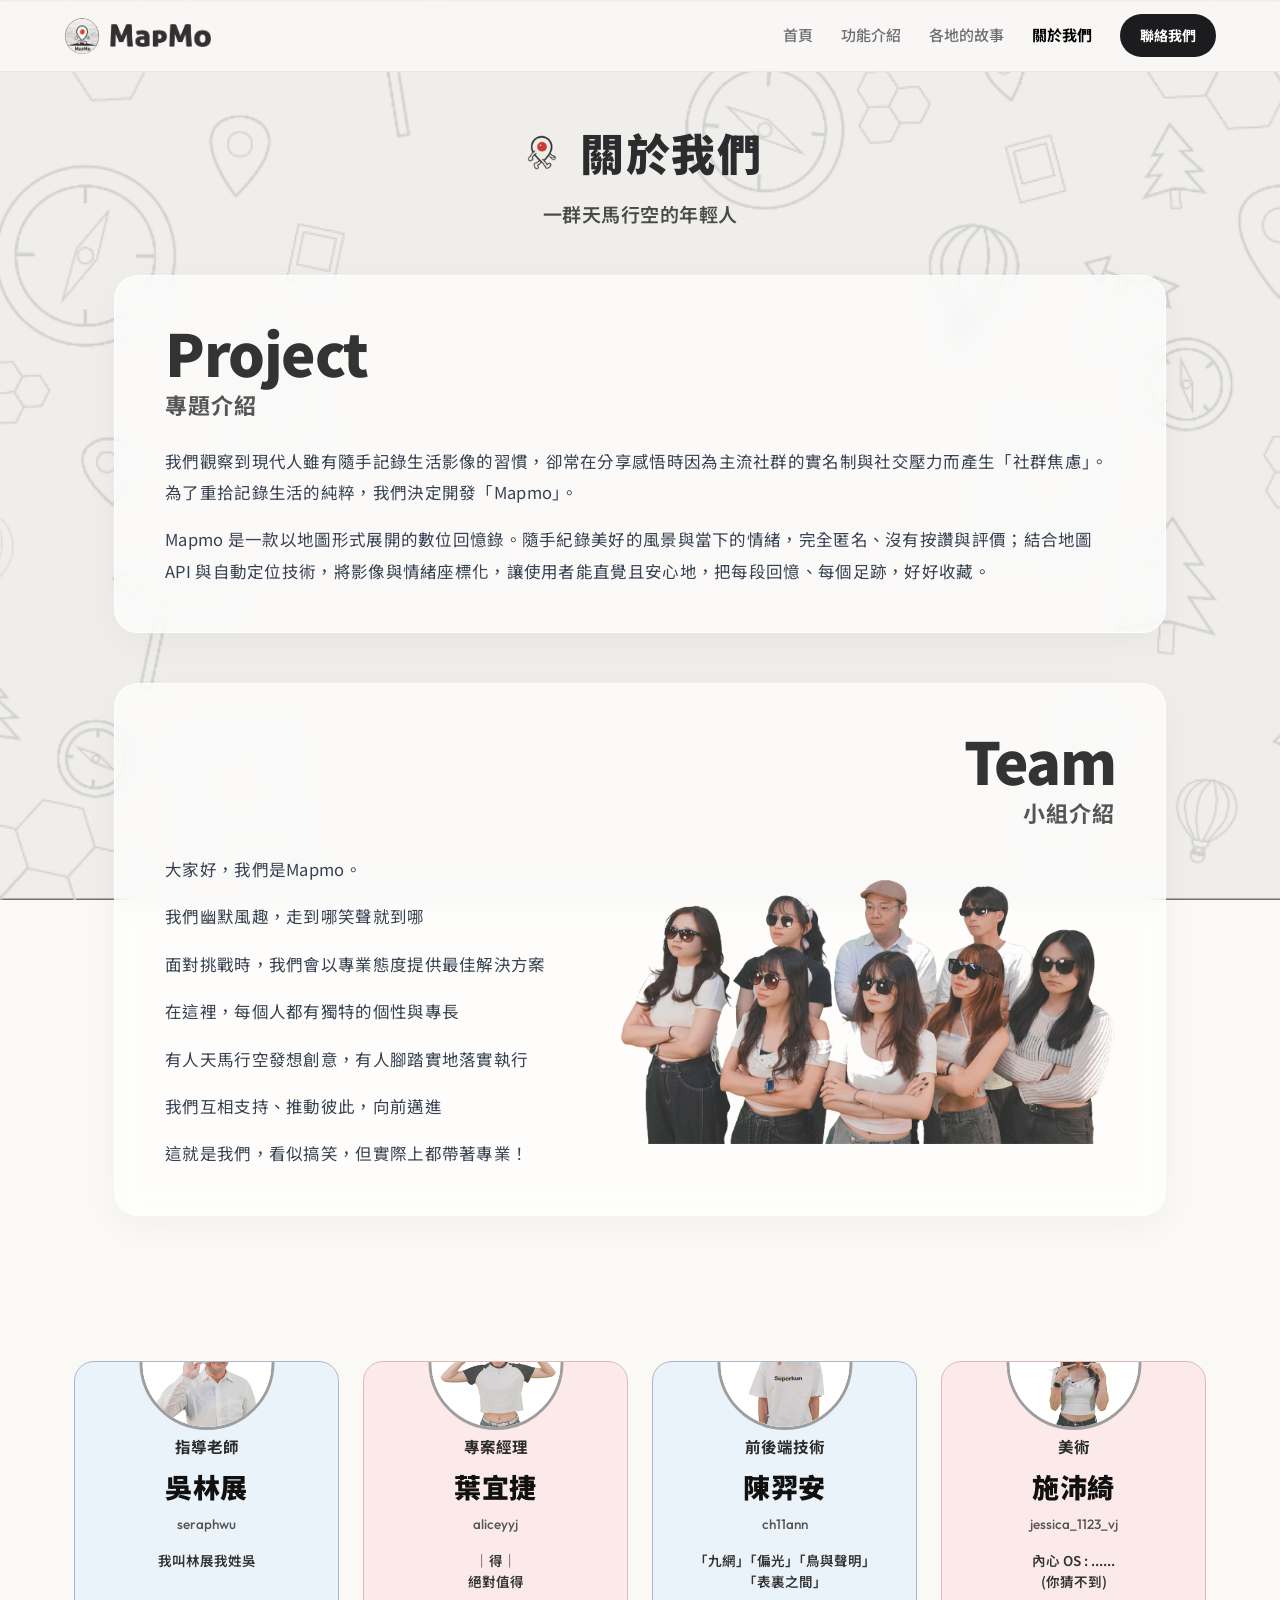
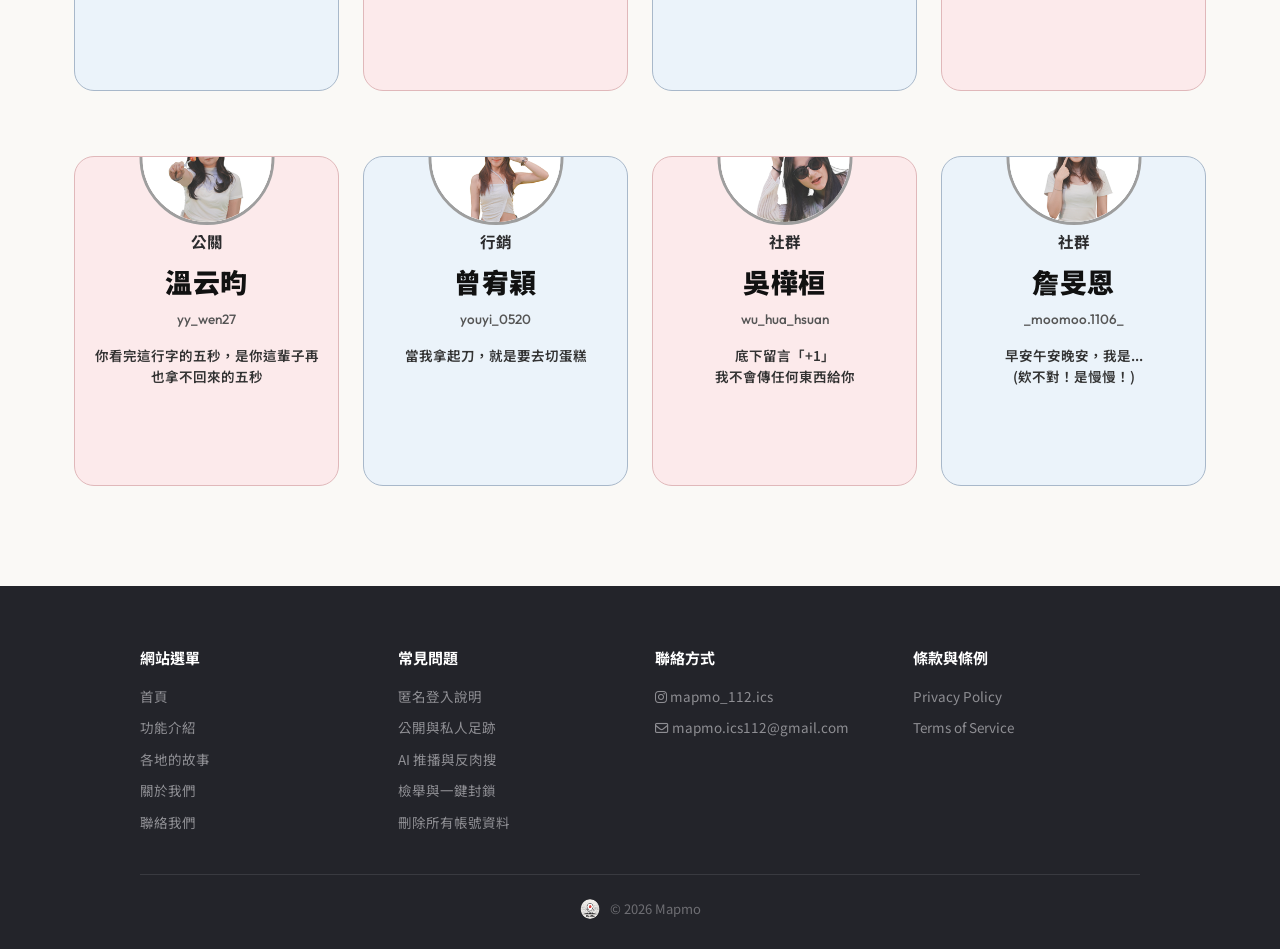
==== commit ac3bc05b: "perf(web): compress 56MB/20MB assets, add lazy loading, defer scripts, and drop mobile blur" ====
--- a/about.html
+++ b/about.html
@@ -3,13 +3,14 @@
 <head>
     <meta charset="UTF-8">
     <meta name="viewport" content="width=device-width, initial-scale=1.0, viewport-fit=cover">
+    <meta name="text-scale" content="scale">
     <title>關於我們 - MapMo | 遇見我們的團隊</title>
     <link rel="icon" type="image/png" href="assets/icon.png">
     <link rel="preconnect" href="https://fonts.googleapis.com">
     <link rel="preconnect" href="https://fonts.gstatic.com" crossorigin>
     <link href="https://fonts.googleapis.com/css2?family=Noto+Sans+TC:wght@300;400;500;700;900&family=Outfit:wght@400;600;800;900&display=swap" rel="stylesheet">
     <link rel="stylesheet" href="assets/vendor/fontawesome/css/all.min.css">
-    <link rel="stylesheet" href="style.css?v=20261116_faq2">
+    <link rel="stylesheet" href="style.css?v=20261124_perf1">
 </head>
 <body class="about-page">
 
@@ -18,9 +19,9 @@
         <div class="nav-container">
             <a href="index.html" class="logo-box">
                 <div class="logo-avatar">
-                    <img src="assets/icon.png" alt="MapMo Logo" class="logo-img">
-                </div>
-                <img src="assets/logo-text.png" alt="MapMo" class="logo-text-img">
+                    <img src="assets/icon.png" alt="MapMo Logo" class="logo-img" width="156" height="156" decoding="async">
+                </div>
+                <img src="assets/logo-text.png" alt="MapMo" class="logo-text-img" width="913" height="218" decoding="async">
             </a>
 
             <div class="nav-links" id="navLinks">
@@ -40,7 +41,7 @@
     <!-- 2. 關於我們頁面開頭標題區 (Header Hero) -->
     <header class="about-header-hero">
         <div class="about-title-group">
-            <img src="assets/Red.png" alt="MapMo Mascot" class="about-title-icon">
+            <img src="assets/Red.png" alt="MapMo Mascot" class="about-title-icon" width="128" height="128" decoding="async">
             <h1 class="about-title-text">關於我們</h1>
         </div>
         <p class="about-subtitle-text">一群天馬行空的年輕人</p>
@@ -77,7 +78,7 @@
 
                 <!-- 文字右側：精緻團隊合照卡片 (去背無白框 + 放大排版) -->
                 <div class="team-photo-frame">
-                    <img src="assets/團體照-無白框.png" alt="MapMo 團隊合照" class="team-photo-img">
+                    <img src="assets/團體照-無白框.png" alt="MapMo 團隊合照" class="team-photo-img" width="1280" height="684" decoding="async" fetchpriority="high">
                 </div>
             </div>
         </article>
@@ -91,7 +92,7 @@
             <!-- Card 1: 指導老師 - 吳林展 (藍色主題) -->
             <div class="team-pastel-card blue-theme">
                 <div class="team-circle-avatar">
-                    <img src="assets/avatar_1.png" alt="吳林展" class="team-avatar-img">
+                    <img src="assets/avatar_1.png" alt="吳林展" class="team-avatar-img" width="240" height="240" decoding="async" loading="lazy">
                 </div>
                 <span class="member-role">指導老師</span>
                 <h3 class="member-name">吳林展</h3>
@@ -102,7 +103,7 @@
             <!-- Card 2: 專案經理 - 葉宜捷 (粉色主題) -->
             <div class="team-pastel-card pink-theme">
                 <div class="team-circle-avatar">
-                    <img src="assets/avatar_2.png" alt="葉宜捷" class="team-avatar-img">
+                    <img src="assets/avatar_2.png" alt="葉宜捷" class="team-avatar-img" width="240" height="240" decoding="async" loading="lazy">
                 </div>
                 <span class="member-role">專案經理</span>
                 <h3 class="member-name">葉宜捷</h3>
@@ -113,7 +114,7 @@
             <!-- Card 3: 前後端技術 - 陳羿安 (藍色主題) -->
             <div class="team-pastel-card blue-theme">
                 <div class="team-circle-avatar">
-                    <img src="assets/avatar_3.png" alt="陳羿安" class="team-avatar-img">
+                    <img src="assets/avatar_3.png" alt="陳羿安" class="team-avatar-img" width="240" height="240" decoding="async" loading="lazy">
                 </div>
                 <span class="member-role">前後端技術</span>
                 <h3 class="member-name">陳羿安</h3>
@@ -124,7 +125,7 @@
             <!-- Card 4: 美術 - 施沛綺 (粉色主題) -->
             <div class="team-pastel-card pink-theme">
                 <div class="team-circle-avatar">
-                    <img src="assets/avatar_4.png" alt="施沛綺" class="team-avatar-img">
+                    <img src="assets/avatar_4.png" alt="施沛綺" class="team-avatar-img" width="240" height="240" decoding="async" loading="lazy">
                 </div>
                 <span class="member-role">美術</span>
                 <h3 class="member-name">施沛綺</h3>
@@ -135,7 +136,7 @@
             <!-- Card 5: 公關 - 溫云昀 (粉色主題) -->
             <div class="team-pastel-card pink-theme">
                 <div class="team-circle-avatar">
-                    <img src="assets/avatar_5.png" alt="溫云昀" class="team-avatar-img">
+                    <img src="assets/avatar_5.png" alt="溫云昀" class="team-avatar-img" width="240" height="240" decoding="async" loading="lazy">
                 </div>
                 <span class="member-role">公關</span>
                 <h3 class="member-name">溫云昀</h3>
@@ -146,7 +147,7 @@
             <!-- Card 6: 行銷 - 曾宥穎 (藍色主題) -->
             <div class="team-pastel-card blue-theme">
                 <div class="team-circle-avatar">
-                    <img src="assets/avatar_6.png" alt="曾宥穎" class="team-avatar-img">
+                    <img src="assets/avatar_6.png" alt="曾宥穎" class="team-avatar-img" width="240" height="240" decoding="async" loading="lazy">
                 </div>
                 <span class="member-role">行銷</span>
                 <h3 class="member-name">曾宥穎</h3>
@@ -157,7 +158,7 @@
             <!-- Card 7: 社群 - 吳樺桓 (粉色主題) -->
             <div class="team-pastel-card pink-theme">
                 <div class="team-circle-avatar">
-                    <img src="assets/avatar_7.png" alt="吳樺桓" class="team-avatar-img">
+                    <img src="assets/avatar_7.png" alt="吳樺桓" class="team-avatar-img" width="240" height="240" decoding="async" loading="lazy">
                 </div>
                 <span class="member-role">社群</span>
                 <h3 class="member-name">吳樺桓</h3>
@@ -168,7 +169,7 @@
             <!-- Card 8: 社群 - 詹旻恩 (藍色主題) -->
             <div class="team-pastel-card blue-theme">
                 <div class="team-circle-avatar">
-                    <img src="assets/avatar_8.png" alt="詹旻恩" class="team-avatar-img">
+                    <img src="assets/avatar_8.png" alt="詹旻恩" class="team-avatar-img" width="240" height="240" decoding="async" loading="lazy">
                 </div>
                 <span class="member-role">社群</span>
                 <h3 class="member-name">詹旻恩</h3>
@@ -220,12 +221,12 @@
             </div>
 
             <div class="pdf-footer-bottom">
-                <img src="assets/icon.png" class="pdf-footer-mini-logo" alt="Logo">
+                <img src="assets/icon.png" class="pdf-footer-mini-logo" alt="Logo" width="156" height="156" decoding="async" loading="lazy">
                 <span>© 2026 Mapmo</span>
             </div>
         </div>
     </footer>
 
-    <script src="script.js?v=20261116_faq2"></script>
+    <script defer src="script.js?v=20261116_faq2"></script>
 </body>
 </html>
--- a/style.css
+++ b/style.css
@@ -332,7 +332,7 @@
 
 .hero-title-main {
     font-family: var(--font-heading);
-    font-size: 56px;
+    font-size: clamp(2rem, 1.35rem + 2.8vw, 3.5rem);
     font-weight: 900;
     color: #1C1C1E;
     letter-spacing: -1.5px;
@@ -340,7 +340,7 @@
 }
 
 .hero-subtitle-motto {
-    font-size: 22px;
+    font-size: clamp(1.05rem, 0.9rem + 0.65vw, 1.375rem);
     font-weight: 700;
     color: var(--accent-red);
     letter-spacing: 2px;
@@ -348,11 +348,12 @@
 }
 
 .hero-desc-simple {
-    font-size: 16px;
+    font-size: clamp(0.94rem, 0.9rem + 0.25vw, 1.05rem);
     color: var(--text-muted);
     line-height: 1.7;
     max-width: 680px;
     margin: 0 auto;
+    text-wrap: pretty;
 }
 
 /* 3-Row Infinite Marquee Quotes Section (三行無限跑馬燈語錄雲) */
@@ -1383,7 +1384,7 @@
 
 .map-view-canvas {
     width: 100%;
-    height: 500px;
+    height: clamp(15rem, 56dvh, 31.25rem);
     border-radius: var(--radius-md);
     overflow: hidden;
 }
@@ -1549,6 +1550,10 @@
     height: auto;
     display: block;
     object-fit: contain;
+}
+
+.foreword-mobile-editorial {
+    display: none;
 }
 
 .card-header-top-right {
@@ -2412,12 +2417,13 @@
 }
 
 .app-update-card {
+    container-type: inline-size;
     background: rgba(255, 255, 255, 0.92);
     backdrop-filter: blur(12px);
     -webkit-backdrop-filter: blur(12px);
     border: 1px solid rgba(28, 28, 30, 0.08);
-    border-radius: 22px;
-    padding: 26px 24px;
+    border-radius: clamp(1rem, 4vw, 1.375rem);
+    padding: clamp(1.1rem, 3.5vw, 1.625rem);
     box-shadow: 0 10px 28px rgba(0, 0, 0, 0.045);
     display: flex;
     flex-direction: column;
@@ -2425,16 +2431,27 @@
     transition: transform 0.28s cubic-bezier(0.22, 1, 0.36, 1), box-shadow 0.28s ease, border-color 0.28s ease;
 }
 
-.app-update-card:hover {
-    transform: translateY(-4px);
-    box-shadow: 0 18px 36px rgba(0, 0, 0, 0.08);
-    border-color: rgba(28, 28, 30, 0.16);
+@supports (padding: 1cqi) {
+    .app-update-card {
+        padding: clamp(1.05rem, 5.5cqi, 1.625rem);
+        border-radius: clamp(1rem, 5.2cqi, 1.375rem);
+        gap: clamp(0.6rem, 3cqi, 0.85rem);
+    }
+}
+
+@media (hover: hover) and (pointer: fine) {
+    .app-update-card:hover {
+        transform: translateY(-4px);
+        box-shadow: 0 18px 36px rgba(0, 0, 0, 0.08);
+        border-color: rgba(28, 28, 30, 0.16);
+    }
 }
 
 .app-update-top {
     display: flex;
     align-items: center;
     justify-content: space-between;
+    flex-wrap: wrap;
     gap: 10px;
 }
 
@@ -2450,7 +2467,7 @@
 }
 
 .app-update-badge {
-    font-size: 12px;
+    font-size: clamp(0.72rem, 0.68rem + 0.2vw, 0.8rem);
     font-weight: 800;
     padding: 5px 11px;
     border-radius: 99px;
@@ -2459,7 +2476,7 @@
 }
 
 .app-update-card h3 {
-    font-size: 19px;
+    font-size: clamp(1.06rem, 0.94rem + 0.9cqi, 1.22rem);
     font-weight: 800;
     color: #1C1C1E;
     line-height: 1.35;
@@ -2467,7 +2484,7 @@
 }
 
 .app-update-card p {
-    font-size: 14.5px;
+    font-size: clamp(0.88rem, 0.83rem + 0.35cqi, 0.95rem);
     line-height: 1.65;
     color: #555862;
     margin: 0;
@@ -2693,17 +2710,18 @@
 
 .pages-grid {
     display: grid;
-    grid-template-columns: repeat(auto-fit, minmax(240px, 1fr));
-    gap: 24px;
-    margin-top: 40px;
+    grid-template-columns: repeat(auto-fit, minmax(min(100%, 15rem), 1fr));
+    gap: clamp(1rem, 2.5vw, 1.5rem);
+    margin-top: clamp(1.5rem, 4vw, 2.5rem);
 }
 
 .page-entry-card {
+    container-type: inline-size;
     background: rgba(255, 255, 255, 0.9);
     backdrop-filter: blur(10px);
     -webkit-backdrop-filter: blur(10px);
     border-radius: var(--radius-lg);
-    padding: 32px 24px;
+    padding: clamp(1.25rem, 5cqi, 2rem) clamp(1.15rem, 4.5cqi, 1.5rem);
     box-shadow: var(--shadow-soft);
     border: 1px solid rgba(0, 0, 0, 0.06);
     transition: all 0.3s cubic-bezier(0.16, 1, 0.3, 1);
@@ -2768,6 +2786,108 @@
 
 .page-entry-card:hover .card-link-btn i {
     transform: translateX(4px);
+}
+
+/* ── Homepage Exhibition Quiz Banner (below 2x2 pages-grid) ── */
+.quiz-promo-banner {
+    container-type: inline-size;
+    display: flex;
+    align-items: center;
+    justify-content: space-between;
+    gap: clamp(1rem, 3vw, 1.75rem);
+    margin-top: clamp(1rem, 2.5vw, 1.5rem);
+    padding: clamp(1.25rem, 4cqi, 1.75rem) clamp(1.25rem, 4.5cqi, 2rem);
+    border-radius: var(--radius-lg);
+    background: linear-gradient(135deg, rgba(255, 253, 249, 0.96) 0%, rgba(248, 244, 232, 0.94) 100%);
+    border: 1px solid rgba(28, 28, 30, 0.08);
+    box-shadow: var(--shadow-soft);
+    text-decoration: none;
+    color: inherit;
+    transition: transform 0.3s cubic-bezier(0.16, 1, 0.3, 1), box-shadow 0.3s ease;
+}
+
+.quiz-promo-banner:hover {
+    transform: translateY(-4px);
+    box-shadow: var(--shadow-hover);
+}
+
+.quiz-promo-content {
+    flex: 1 1 auto;
+    min-width: 0;
+}
+
+.quiz-promo-eyebrow {
+    display: inline-flex;
+    align-items: center;
+    gap: 8px;
+    padding: 5px 12px;
+    border-radius: 999px;
+    background: rgba(28, 28, 30, 0.06);
+    font-size: 11.5px;
+    font-weight: 800;
+    letter-spacing: 0.06em;
+    color: var(--text-primary);
+    margin-bottom: 10px;
+}
+
+.quiz-promo-dots {
+    display: inline-flex;
+    align-items: center;
+    gap: 4px;
+}
+
+.quiz-promo-dots i {
+    width: 7px;
+    height: 7px;
+    border-radius: 50%;
+    display: inline-block;
+}
+
+.quiz-promo-banner h3 {
+    font-size: clamp(1.2rem, 1.05rem + 1.1cqi, 1.5rem);
+    font-weight: 900;
+    color: var(--text-primary);
+    margin: 0 0 6px;
+}
+
+.quiz-promo-banner p {
+    font-size: clamp(0.875rem, 0.84rem + 0.35cqi, 0.95rem);
+    color: var(--text-muted);
+    line-height: 1.6;
+    margin: 0;
+}
+
+.quiz-promo-cta {
+    flex-shrink: 0;
+    display: inline-flex;
+    align-items: center;
+    justify-content: center;
+    gap: 8px;
+    min-block-size: var(--target-size);
+    padding: 12px 22px;
+    border-radius: 999px;
+    background: var(--text-primary);
+    color: #FFFFFF;
+    font-size: 14px;
+    font-weight: 800;
+    white-space: nowrap;
+    box-shadow: 0 6px 16px rgba(28, 28, 30, 0.16);
+    transition: transform 0.25s ease;
+}
+
+.quiz-promo-banner:hover .quiz-promo-cta {
+    transform: translateX(3px);
+}
+
+@media (max-width: 767px) {
+    .quiz-promo-banner {
+        flex-direction: column;
+        align-items: flex-start;
+    }
+
+    .quiz-promo-cta {
+        width: 100%;
+    }
 }
 
 /* Contact Cards Grid */
@@ -3504,13 +3624,13 @@
 /* 3D 翻轉卡牌容器 */
 .flip-card {
     perspective: 1200px;
-    height: 480px;
+    height: clamp(24rem, 54dvh, 30rem);
     cursor: pointer;
 }
 
-/* 橫向照片卡牌樣式 (高度約 310px，呈現 4:3 / 16:10 黃金比例) */
+/* 橫向照片卡牌樣式 */
 .flip-card.landscape {
-    height: 310px;
+    height: clamp(15.5rem, 38dvh, 19.5rem);
 }
 
 .flip-card-inner {
@@ -3523,9 +3643,11 @@
     box-shadow: 0 10px 30px rgba(0, 0, 0, 0.08);
 }
 
-.flip-card:hover .flip-card-inner {
-    transform: translateY(-6px);
-    box-shadow: 0 16px 40px rgba(0, 0, 0, 0.14);
+@media (hover: hover) and (pointer: fine) {
+    .flip-card:hover .flip-card-inner {
+        transform: translateY(-6px);
+        box-shadow: 0 16px 40px rgba(0, 0, 0, 0.14);
+    }
 }
 
 .flip-card.flipped .flip-card-inner {
@@ -3841,12 +3963,12 @@
     }
 
     .flip-card {
-        height: clamp(380px, 46vw, 470px);
+        height: clamp(20rem, min(68dvh, 52vw), 29rem);
         aspect-ratio: auto;
     }
 
     .flip-card.landscape {
-        height: clamp(230px, 31vw, 300px);
+        height: clamp(14rem, min(46dvh, 34vw), 19rem);
         aspect-ratio: auto;
     }
 
@@ -3991,6 +4113,113 @@
     .foreword-user-card {
         border-radius: 20px;
         margin-bottom: 32px;
+        background: linear-gradient(155deg, #FFFDF8 0%, #F7F3E9 100%);
+        border: 1px solid rgba(28, 28, 30, 0.08);
+    }
+
+    .foreword-user-img {
+        display: none;
+    }
+
+    .foreword-mobile-editorial {
+        display: block;
+        container-type: inline-size;
+        padding: clamp(1.35rem, 6cqi, 1.85rem) clamp(1.2rem, 5.5cqi, 1.65rem);
+        color: #1C1C1E;
+    }
+
+    .foreword-mob-header {
+        display: flex;
+        align-items: baseline;
+        justify-content: space-between;
+        margin-bottom: 16px;
+        padding-bottom: 10px;
+        border-bottom: 1px solid rgba(28, 28, 30, 0.09);
+    }
+
+    .foreword-mob-eyebrow {
+        font-family: 'Outfit', sans-serif;
+        font-size: clamp(1.25rem, 1.05rem + 1.5cqi, 1.6rem);
+        font-weight: 800;
+        letter-spacing: -0.02em;
+        color: #1C1C1E;
+    }
+
+    .foreword-mob-zh {
+        font-size: 13px;
+        font-weight: 700;
+        color: #6B7280;
+        letter-spacing: 0.08em;
+    }
+
+    .foreword-mob-hook {
+        font-size: clamp(1.2rem, 1.02rem + 1.3cqi, 1.45rem);
+        font-weight: 900;
+        line-height: 1.38;
+        margin: 0 0 12px;
+        color: #1C1C1E;
+    }
+
+    .foreword-mob-copy {
+        font-size: clamp(0.92rem, 0.88rem + 0.45cqi, 1.02rem);
+        line-height: 1.75;
+        color: #4B5563;
+        margin: 0;
+    }
+
+    .foreword-mob-divider {
+        width: 36px;
+        height: 3px;
+        border-radius: 999px;
+        background: linear-gradient(90deg, #FBBD04, #F48FB1, #4285F4);
+        margin: 18px 0 16px;
+    }
+
+    .foreword-mob-brand {
+        font-size: clamp(1.02rem, 0.96rem + 0.6cqi, 1.15rem);
+        font-weight: 700;
+        color: #1C1C1E;
+        margin: 0 0 10px;
+    }
+
+    .foreword-mob-brand strong {
+        font-family: 'Outfit', sans-serif;
+        font-weight: 900;
+        font-size: 1.12em;
+    }
+
+    .foreword-mob-pills {
+        display: flex;
+        flex-wrap: wrap;
+        gap: 8px;
+        margin-bottom: 14px;
+    }
+
+    .foreword-mob-pill {
+        display: inline-flex;
+        align-items: center;
+        padding: 4px 12px;
+        border-radius: 999px;
+        background: rgba(28, 28, 30, 0.07);
+        color: #1C1C1E;
+        font-size: 12.5px;
+        font-weight: 800;
+    }
+
+    .foreword-mob-closing {
+        font-size: clamp(0.94rem, 0.9rem + 0.45cqi, 1.04rem);
+        line-height: 1.75;
+        color: #374151;
+        margin: 0;
+    }
+
+    .foreword-mob-closing strong {
+        color: #1C1C1E;
+        font-weight: 900;
+        text-decoration: underline;
+        text-decoration-color: rgba(251, 189, 4, 0.75);
+        text-decoration-thickness: 3px;
+        text-underline-offset: 3px;
     }
 
     /* 首頁 #featuresSection：手機版轉為左直虛線＋右側卡片時間軸（保留走路小人動畫） */
@@ -4084,14 +4313,15 @@
     .flip-card {
         height: auto;
         aspect-ratio: 3 / 4;
-        min-height: 360px;
-        max-height: 460px;
+        min-height: clamp(18rem, 52dvh, 22rem);
+        max-height: 76dvh;
     }
 
     .flip-card.landscape {
         height: auto;
         aspect-ratio: 4 / 3;
-        min-height: 220px;
+        min-height: clamp(13rem, 36dvh, 15.5rem);
+        max-height: 66dvh;
     }
 
     /* 關於我們：縮小過大頭像確保卡片均衡 */
@@ -4212,4 +4442,100 @@
     }
 }
 
-/* DEPLOY_VERSION: 20261116_rwd_unified_v2 */
+/* 極窄螢幕 (320px~359px) 安全留白與字級下限 */
+@media (max-width: 359px) {
+    .section-container,
+    .hero-full-container {
+        padding-inline: 12px;
+    }
+
+    .hero-title-main {
+        font-size: clamp(1.8rem, 1.3rem + 3vw, 2.2rem);
+    }
+
+    .page-title {
+        font-size: clamp(1.5rem, 1.2rem + 2.5vw, 1.9rem);
+    }
+}
+
+/* 手機橫放 / 矮視窗 / 分割螢幕突發狀況防護 */
+@media (max-height: 540px) and (pointer: coarse), (max-height: 500px) and (max-width: 960px) {
+    :root {
+        --nav-height: 54px;
+    }
+
+    .page-header-banner,
+    .post-header-hero,
+    .about-header-hero {
+        padding-top: calc(var(--nav-height) + env(safe-area-inset-top, 0px) + 12px);
+        padding-bottom: 14px;
+    }
+
+    .map-view-canvas {
+        height: clamp(13.5rem, 56dvh, 22rem);
+    }
+
+    .flip-card {
+        height: clamp(13rem, 64dvh, 21rem);
+    }
+
+    .flip-card.landscape {
+        height: clamp(11rem, 54dvh, 17rem);
+    }
+
+    .quote-letter-modal {
+        max-block-size: 88dvh;
+        overflow-y: auto;
+    }
+}
+
+/* Touch hit targets across shared buttons/links */
+@media (pointer: coarse) {
+    .faq-question,
+    .app-emo-pill,
+    .policy-tab-btn,
+    .app-updates-cta-btn {
+        min-block-size: var(--target-size);
+    }
+}
+
+/* Long Card Lists & Mobile GPU Optimization (Zero Blur Jank + Lazy Rendering) */
+.flip-card,
+.team-pastel-card,
+.app-update-card {
+    content-visibility: auto;
+    contain-intrinsic-size: auto 24rem;
+}
+
+@media (max-width: 767px), (pointer: coarse) {
+    .flip-card-front,
+    .flip-card-back,
+    .page-entry-card,
+    .contact-card,
+    .about-intro-card,
+    .faq-item,
+    .app-update-card,
+    .demo-control-panel,
+    .features-interactive-box,
+    .foreword-text-box,
+    .story-card,
+    .team-pastel-card,
+    .quote-chip {
+        backdrop-filter: none !important;
+        -webkit-backdrop-filter: none !important;
+    }
+
+    .page-entry-card,
+    .contact-card,
+    .app-update-card {
+        background: rgba(255, 255, 255, 0.96);
+    }
+
+    .navbar {
+        backdrop-filter: none;
+        -webkit-backdrop-filter: none;
+        background: rgba(250, 249, 246, 0.96);
+    }
+}
+
+/* DEPLOY_VERSION: 20261124_perf1 */
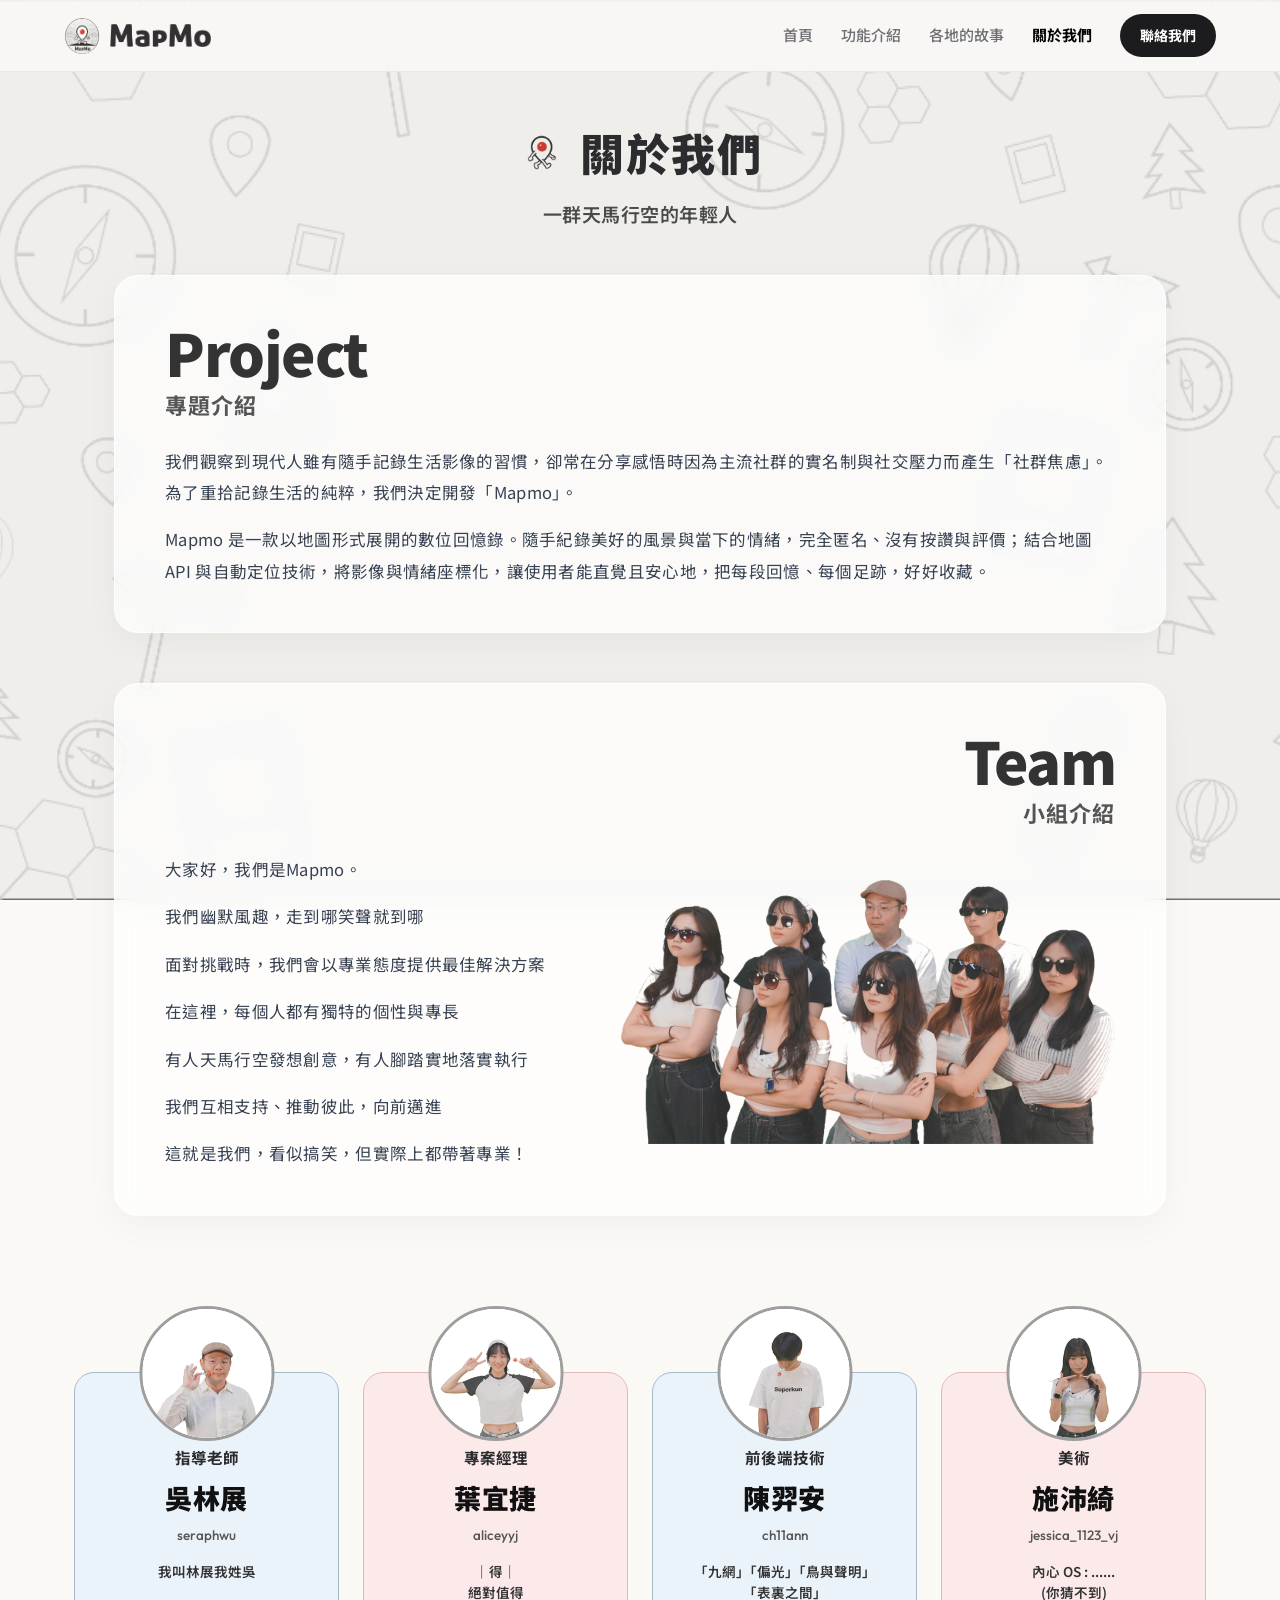
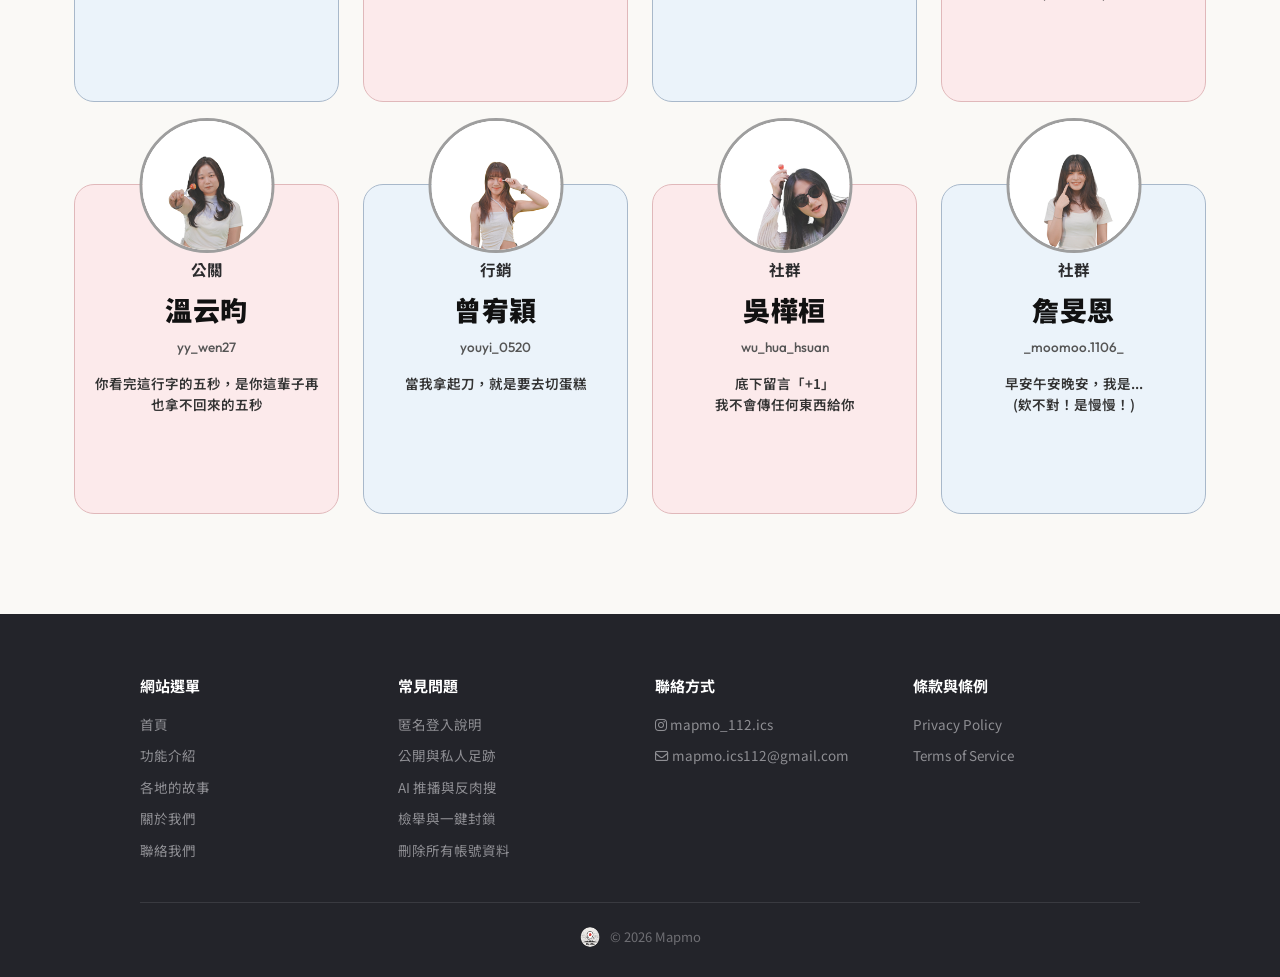
==== commit e64d0c1c: "fix(web): remove content-visibility paint clipping on overhanging team avatars" ====
--- a/about.html
+++ b/about.html
@@ -10,7 +10,7 @@
     <link rel="preconnect" href="https://fonts.gstatic.com" crossorigin>
     <link href="https://fonts.googleapis.com/css2?family=Noto+Sans+TC:wght@300;400;500;700;900&family=Outfit:wght@400;600;800;900&display=swap" rel="stylesheet">
     <link rel="stylesheet" href="assets/vendor/fontawesome/css/all.min.css">
-    <link rel="stylesheet" href="style.css?v=20261124_perf1">
+    <link rel="stylesheet" href="style.css?v=20261125_av1">
 </head>
 <body class="about-page">
 
@@ -92,7 +92,7 @@
             <!-- Card 1: 指導老師 - 吳林展 (藍色主題) -->
             <div class="team-pastel-card blue-theme">
                 <div class="team-circle-avatar">
-                    <img src="assets/avatar_1.png" alt="吳林展" class="team-avatar-img" width="240" height="240" decoding="async" loading="lazy">
+                    <img src="assets/avatar_1.png" alt="吳林展" class="team-avatar-img" width="240" height="240" decoding="async">
                 </div>
                 <span class="member-role">指導老師</span>
                 <h3 class="member-name">吳林展</h3>
@@ -103,7 +103,7 @@
             <!-- Card 2: 專案經理 - 葉宜捷 (粉色主題) -->
             <div class="team-pastel-card pink-theme">
                 <div class="team-circle-avatar">
-                    <img src="assets/avatar_2.png" alt="葉宜捷" class="team-avatar-img" width="240" height="240" decoding="async" loading="lazy">
+                    <img src="assets/avatar_2.png" alt="葉宜捷" class="team-avatar-img" width="240" height="240" decoding="async">
                 </div>
                 <span class="member-role">專案經理</span>
                 <h3 class="member-name">葉宜捷</h3>
@@ -114,7 +114,7 @@
             <!-- Card 3: 前後端技術 - 陳羿安 (藍色主題) -->
             <div class="team-pastel-card blue-theme">
                 <div class="team-circle-avatar">
-                    <img src="assets/avatar_3.png" alt="陳羿安" class="team-avatar-img" width="240" height="240" decoding="async" loading="lazy">
+                    <img src="assets/avatar_3.png" alt="陳羿安" class="team-avatar-img" width="240" height="240" decoding="async">
                 </div>
                 <span class="member-role">前後端技術</span>
                 <h3 class="member-name">陳羿安</h3>
@@ -125,7 +125,7 @@
             <!-- Card 4: 美術 - 施沛綺 (粉色主題) -->
             <div class="team-pastel-card pink-theme">
                 <div class="team-circle-avatar">
-                    <img src="assets/avatar_4.png" alt="施沛綺" class="team-avatar-img" width="240" height="240" decoding="async" loading="lazy">
+                    <img src="assets/avatar_4.png" alt="施沛綺" class="team-avatar-img" width="240" height="240" decoding="async">
                 </div>
                 <span class="member-role">美術</span>
                 <h3 class="member-name">施沛綺</h3>
@@ -136,7 +136,7 @@
             <!-- Card 5: 公關 - 溫云昀 (粉色主題) -->
             <div class="team-pastel-card pink-theme">
                 <div class="team-circle-avatar">
-                    <img src="assets/avatar_5.png" alt="溫云昀" class="team-avatar-img" width="240" height="240" decoding="async" loading="lazy">
+                    <img src="assets/avatar_5.png" alt="溫云昀" class="team-avatar-img" width="240" height="240" decoding="async">
                 </div>
                 <span class="member-role">公關</span>
                 <h3 class="member-name">溫云昀</h3>
@@ -147,7 +147,7 @@
             <!-- Card 6: 行銷 - 曾宥穎 (藍色主題) -->
             <div class="team-pastel-card blue-theme">
                 <div class="team-circle-avatar">
-                    <img src="assets/avatar_6.png" alt="曾宥穎" class="team-avatar-img" width="240" height="240" decoding="async" loading="lazy">
+                    <img src="assets/avatar_6.png" alt="曾宥穎" class="team-avatar-img" width="240" height="240" decoding="async">
                 </div>
                 <span class="member-role">行銷</span>
                 <h3 class="member-name">曾宥穎</h3>
@@ -158,7 +158,7 @@
             <!-- Card 7: 社群 - 吳樺桓 (粉色主題) -->
             <div class="team-pastel-card pink-theme">
                 <div class="team-circle-avatar">
-                    <img src="assets/avatar_7.png" alt="吳樺桓" class="team-avatar-img" width="240" height="240" decoding="async" loading="lazy">
+                    <img src="assets/avatar_7.png" alt="吳樺桓" class="team-avatar-img" width="240" height="240" decoding="async">
                 </div>
                 <span class="member-role">社群</span>
                 <h3 class="member-name">吳樺桓</h3>
@@ -169,7 +169,7 @@
             <!-- Card 8: 社群 - 詹旻恩 (藍色主題) -->
             <div class="team-pastel-card blue-theme">
                 <div class="team-circle-avatar">
-                    <img src="assets/avatar_8.png" alt="詹旻恩" class="team-avatar-img" width="240" height="240" decoding="async" loading="lazy">
+                    <img src="assets/avatar_8.png" alt="詹旻恩" class="team-avatar-img" width="240" height="240" decoding="async">
                 </div>
                 <span class="member-role">社群</span>
                 <h3 class="member-name">詹旻恩</h3>
--- a/style.css
+++ b/style.css
@@ -76,6 +76,19 @@
     text-wrap: balance;
 }
 
+.heading-chunked,
+h1.heading-chunked,
+h2.heading-chunked,
+h3.heading-chunked,
+.app-update-card h3.heading-chunked {
+    text-wrap: wrap;
+}
+
+.heading-chunk {
+    display: inline-block;
+    max-width: 100%;
+}
+
 .legal-content-body p,
 .legal-content-body li,
 .faq-answer p,
@@ -3473,21 +3486,21 @@
     display: grid;
     grid-template-columns: repeat(4, 1fr);
     gap: 24px;
-    row-gap: 65px;
-    margin-top: 65px;
+    row-gap: 82px;
+    margin-top: 76px;
 }
 
 @media (max-width: 1024px) {
     .team-pastel-grid {
         grid-template-columns: repeat(2, 1fr);
-        row-gap: 65px;
+        row-gap: 78px;
     }
 }
 
 @media (max-width: 600px) {
     .team-pastel-grid {
         grid-template-columns: 1fr;
-        row-gap: 65px;
+        row-gap: 74px;
     }
 }
 
@@ -3975,7 +3988,7 @@
     .team-pastel-grid {
         grid-template-columns: repeat(2, minmax(0, 1fr));
         gap: 20px;
-        row-gap: 64px;
+        row-gap: 78px;
     }
 
     .mosaic-grid-canvas {
@@ -4335,8 +4348,8 @@
     }
 
     .team-pastel-grid {
-        row-gap: 64px;
-        margin-top: 52px;
+        row-gap: 72px;
+        margin-top: 64px;
     }
 
     .team-circle-avatar {
@@ -4499,13 +4512,7 @@
     }
 }
 
-/* Long Card Lists & Mobile GPU Optimization (Zero Blur Jank + Lazy Rendering) */
-.flip-card,
-.team-pastel-card,
-.app-update-card {
-    content-visibility: auto;
-    contain-intrinsic-size: auto 24rem;
-}
+/* Do not apply content-visibility: auto (which implies contain: paint) to .team-pastel-card or .flip-card, because paint containment clips protruding circular avatars (top: -67.5px) and 3D flip card shadows. */
 
 @media (max-width: 767px), (pointer: coarse) {
     .flip-card-front,
@@ -4538,4 +4545,4 @@
     }
 }
 
-/* DEPLOY_VERSION: 20261124_perf1 */
+/* DEPLOY_VERSION: 20261125_av1 */
